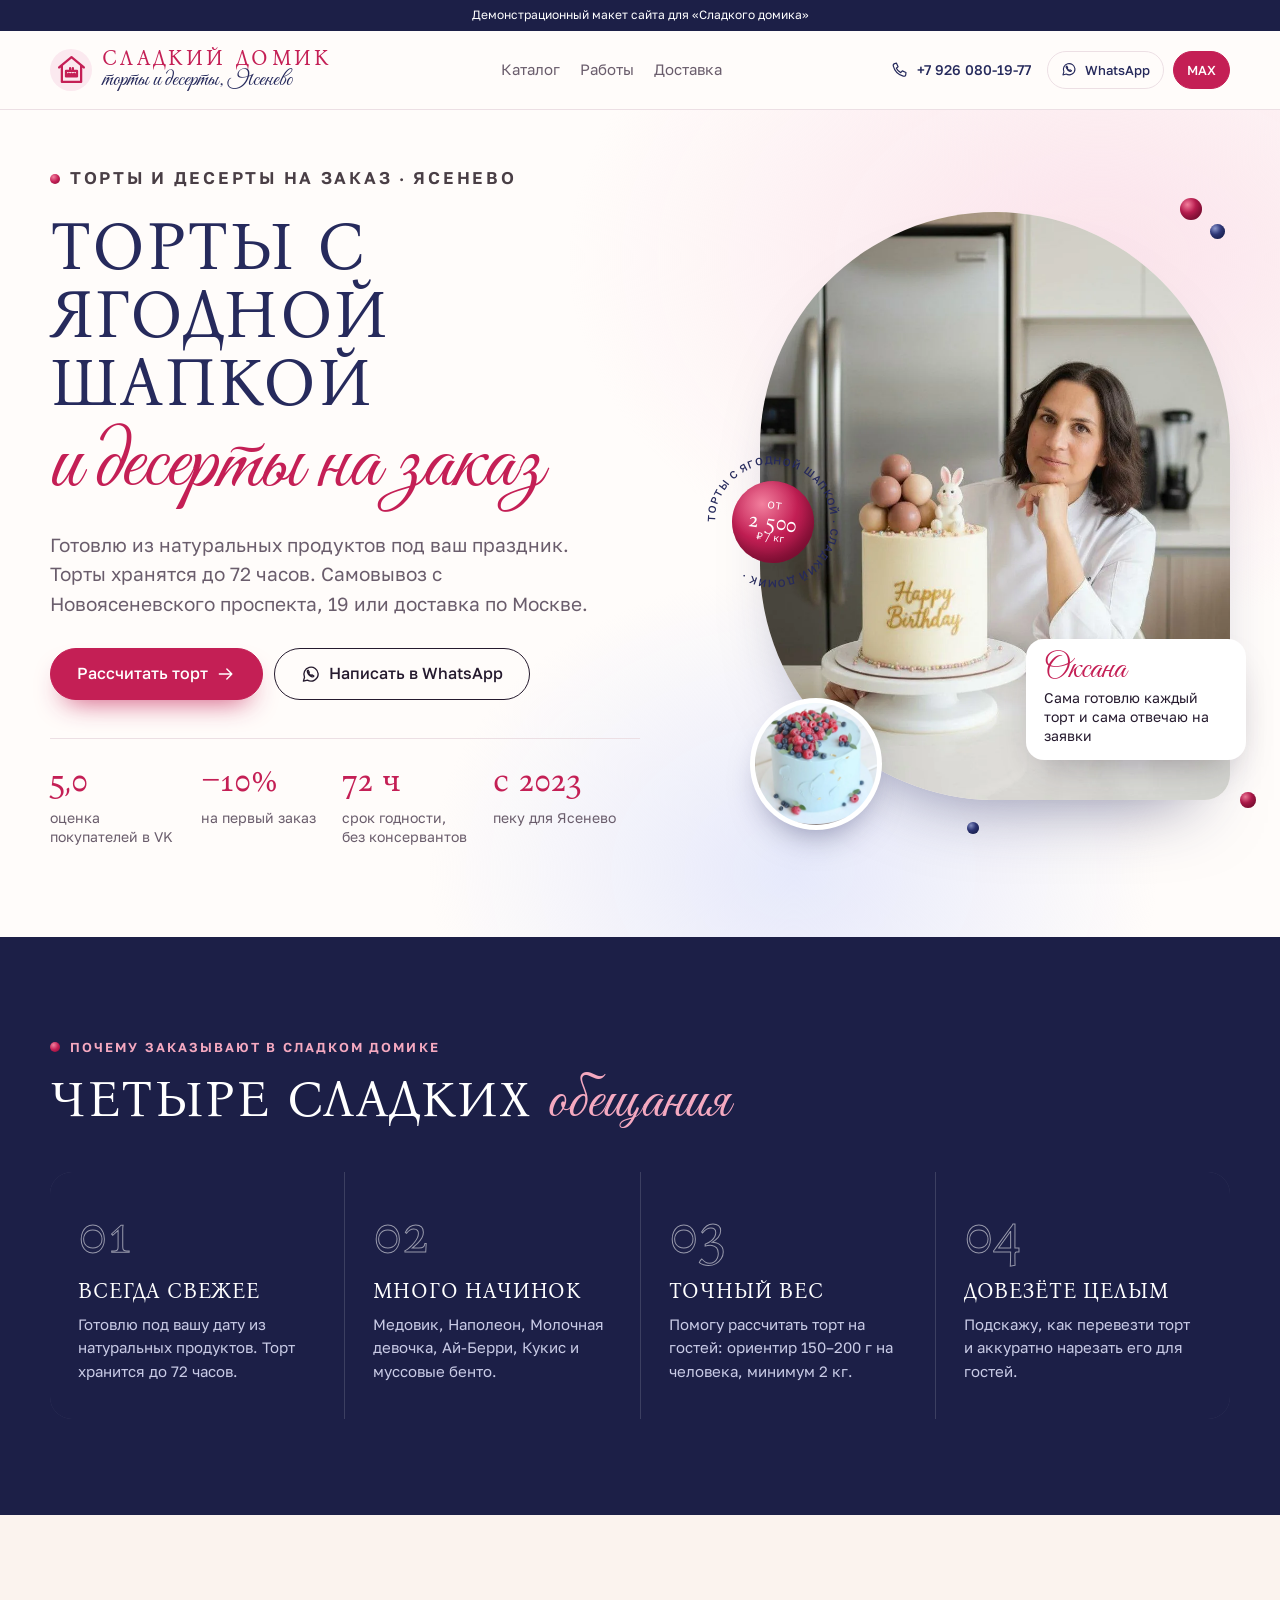
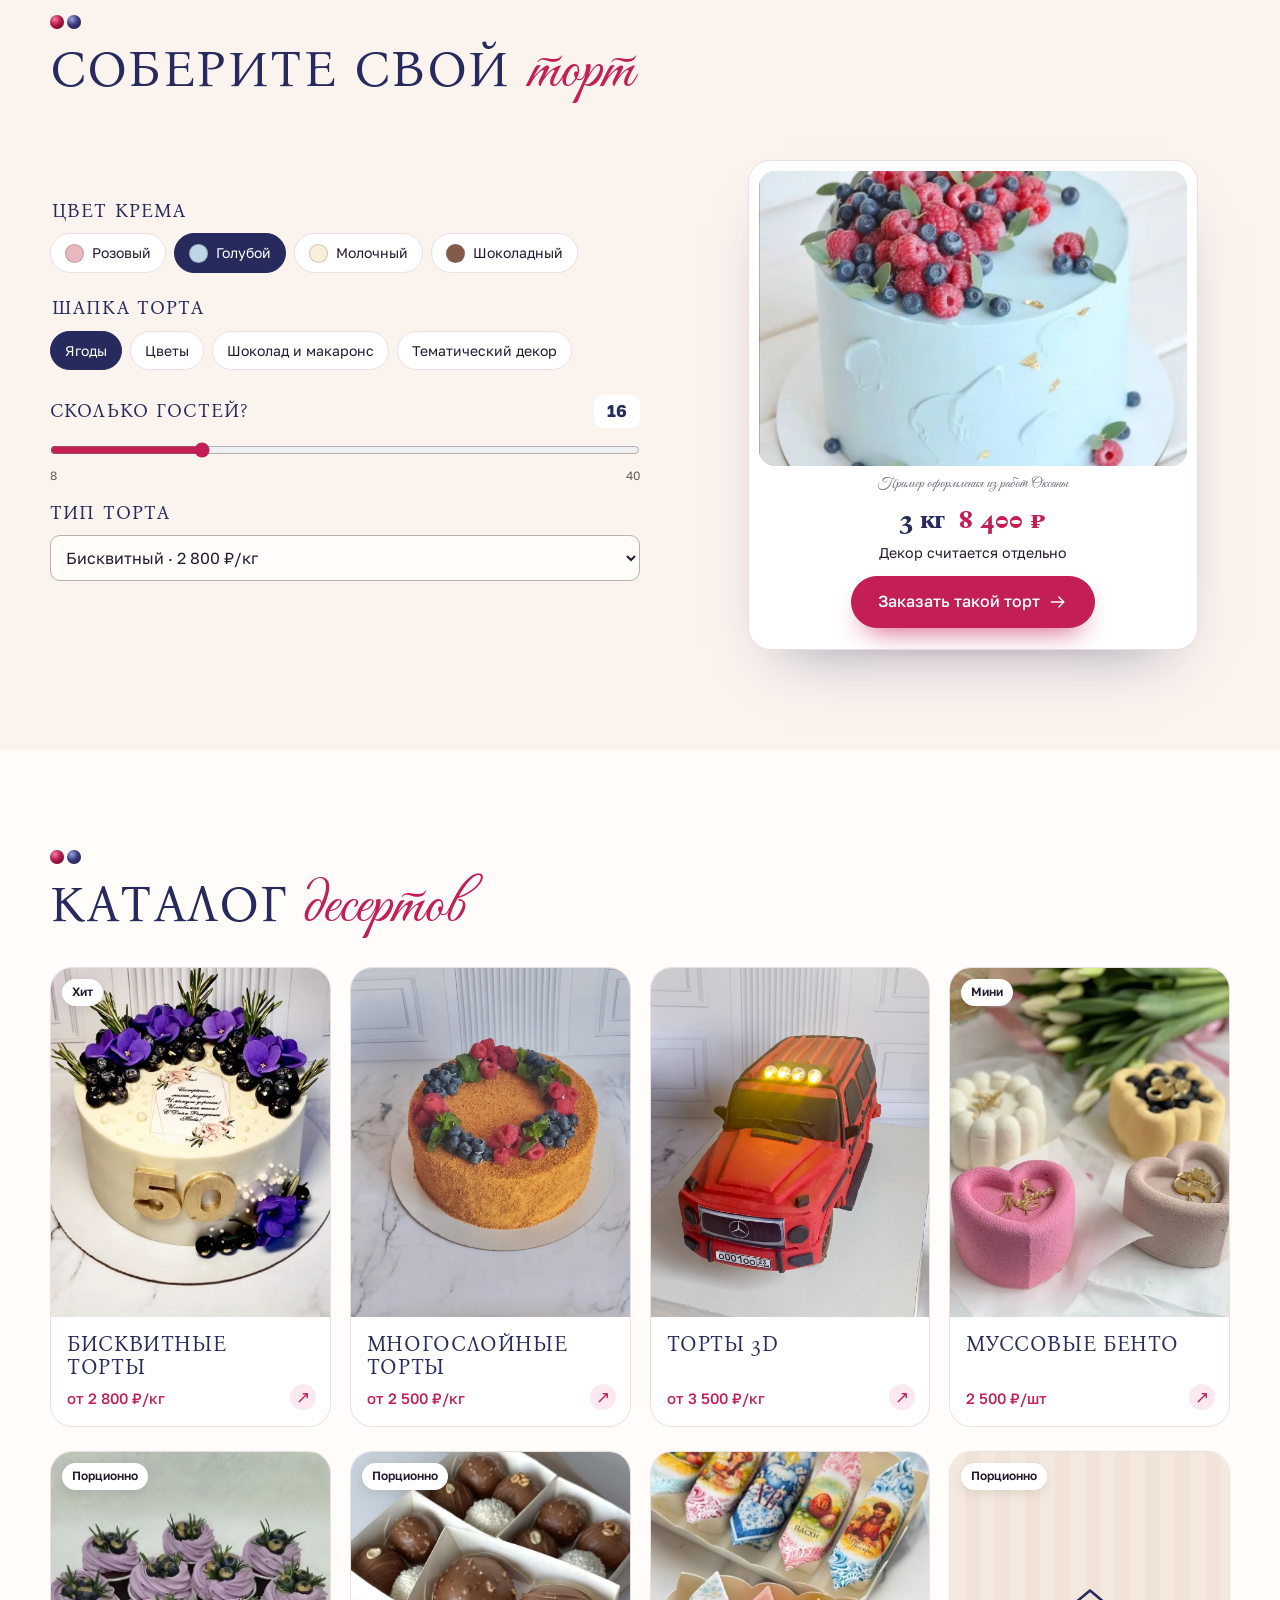
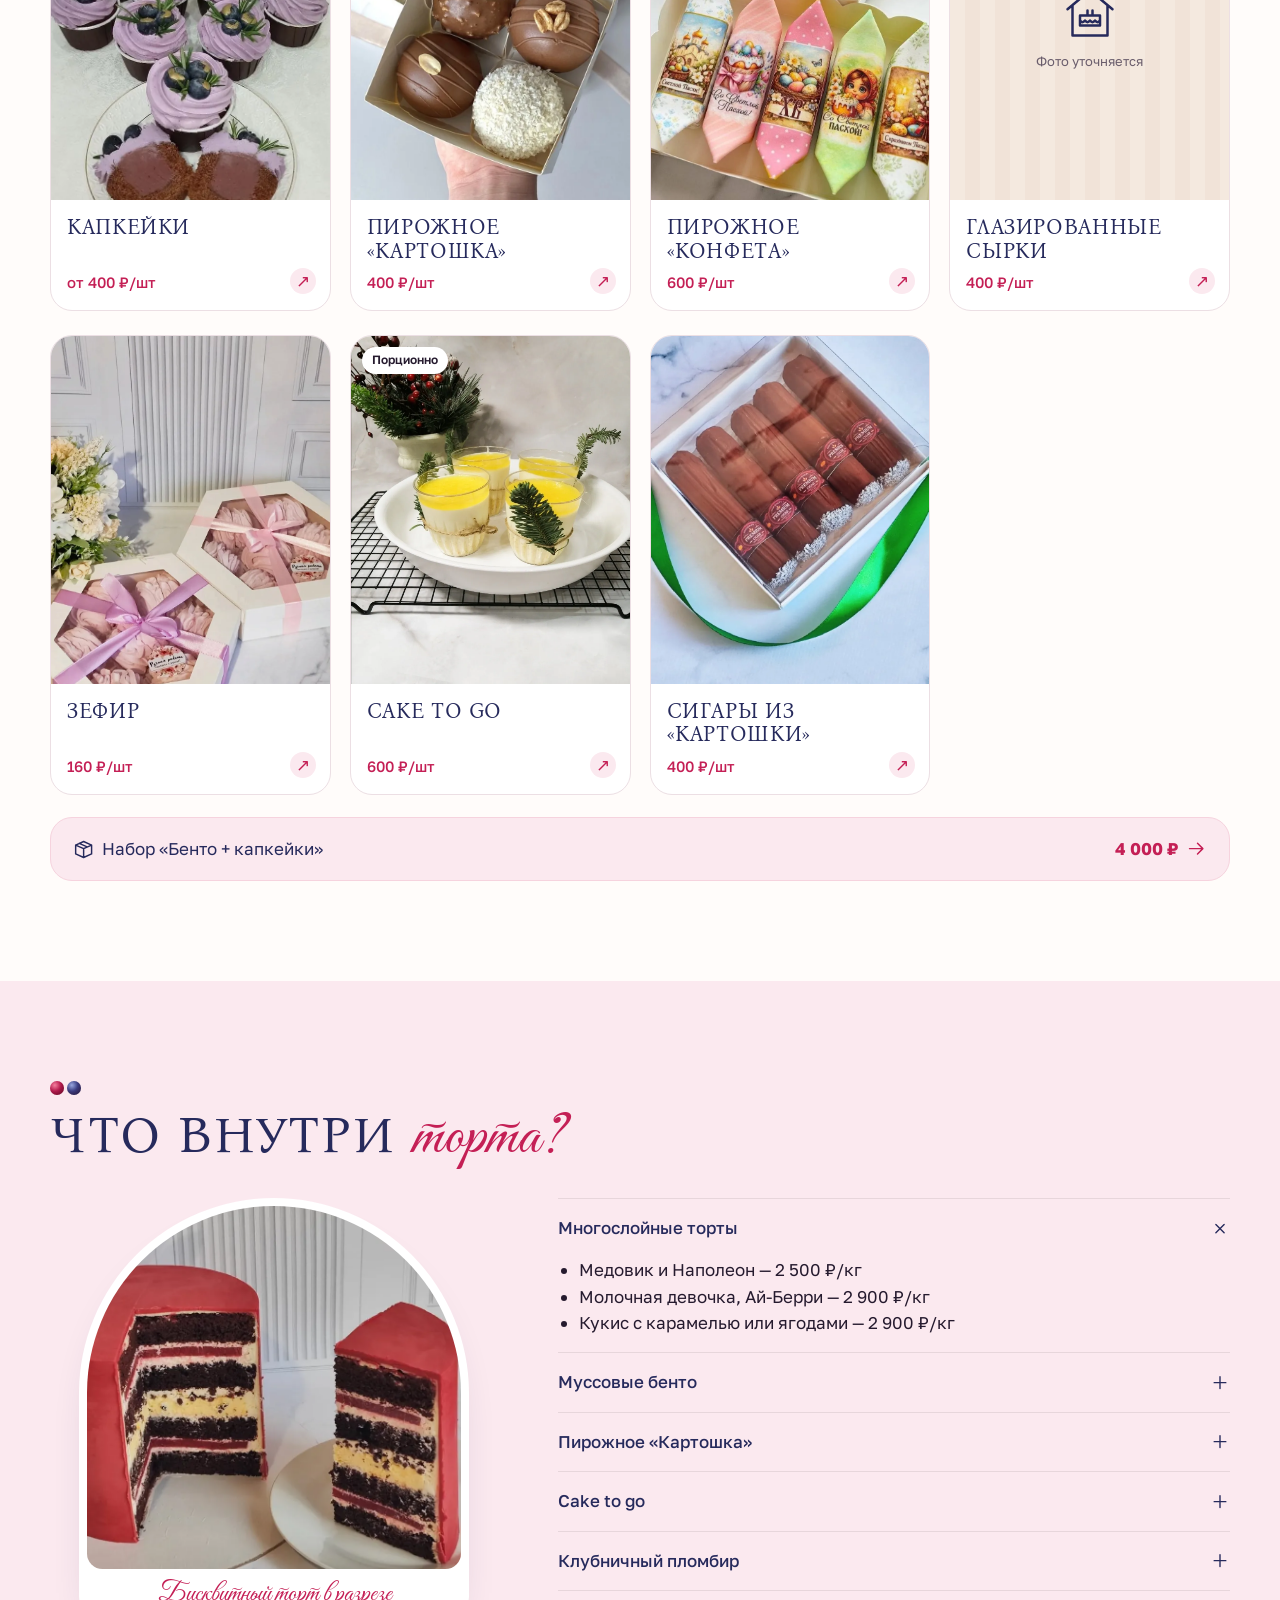
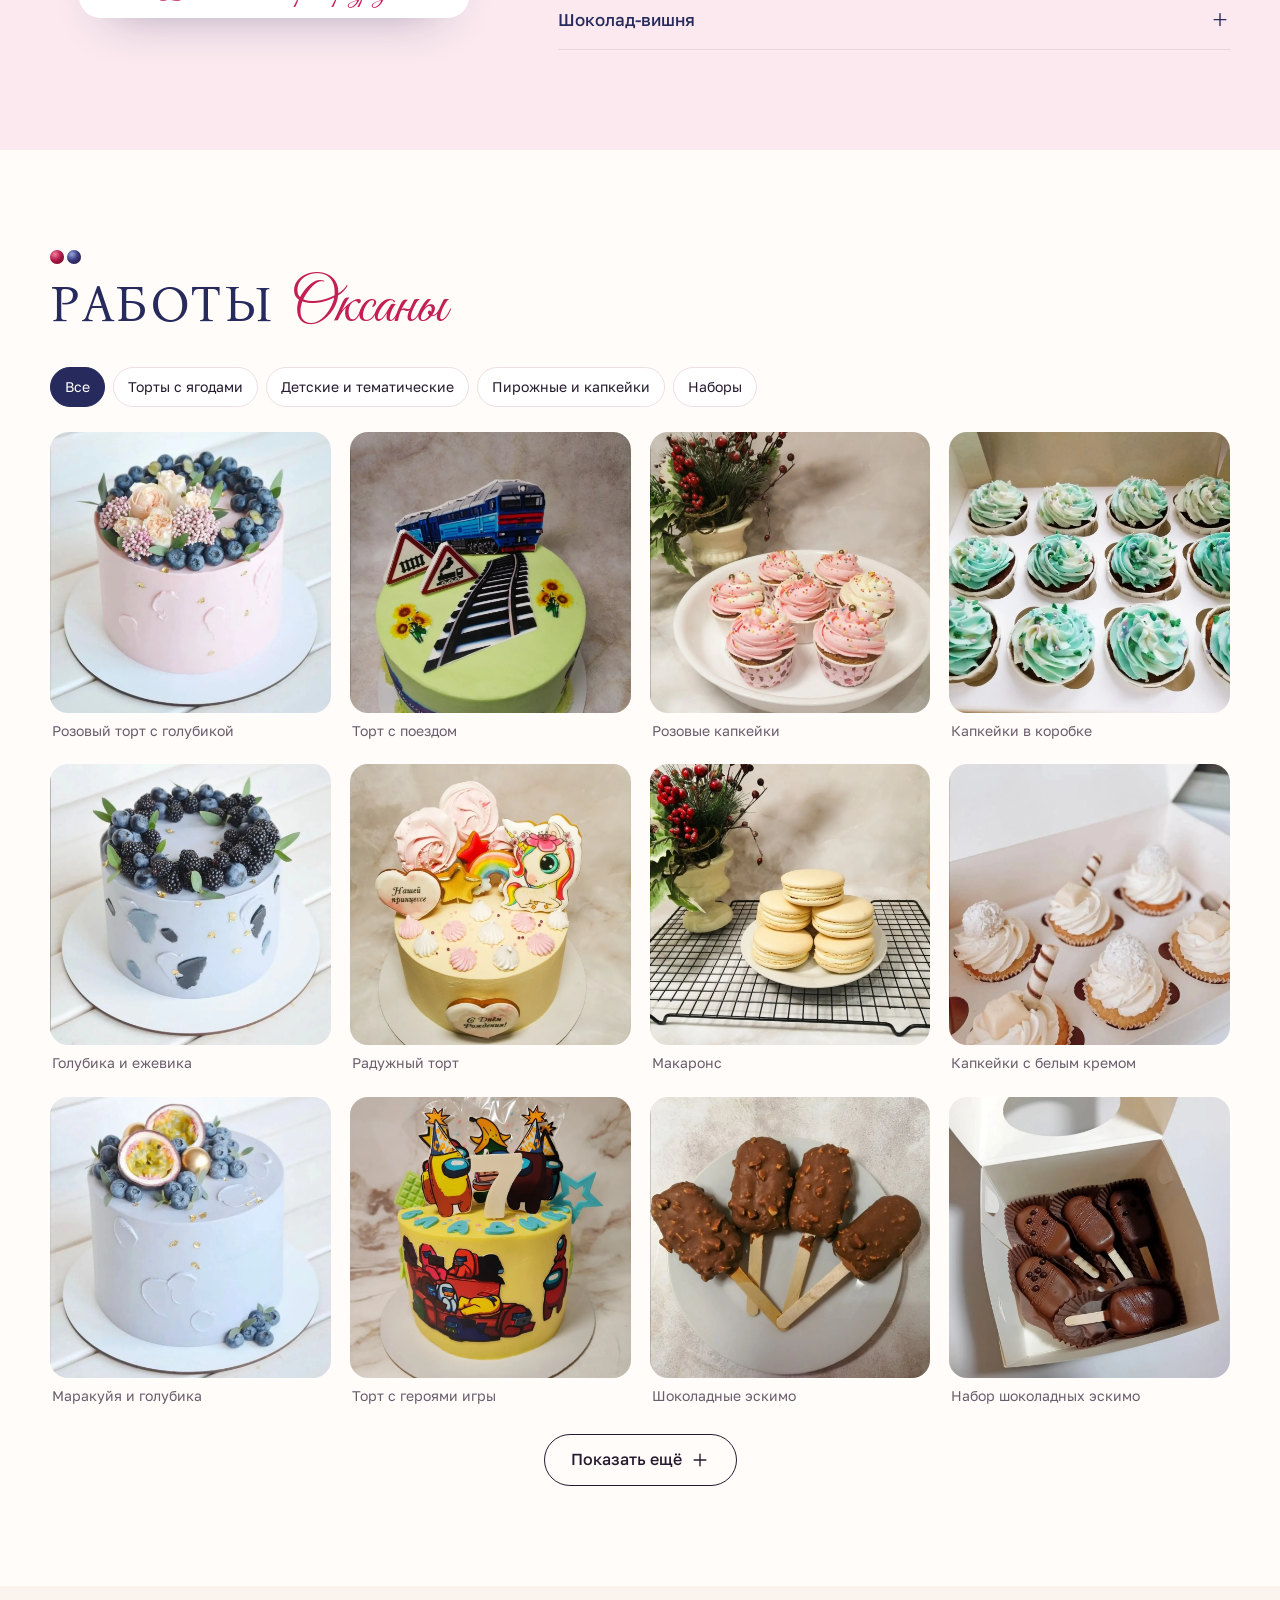
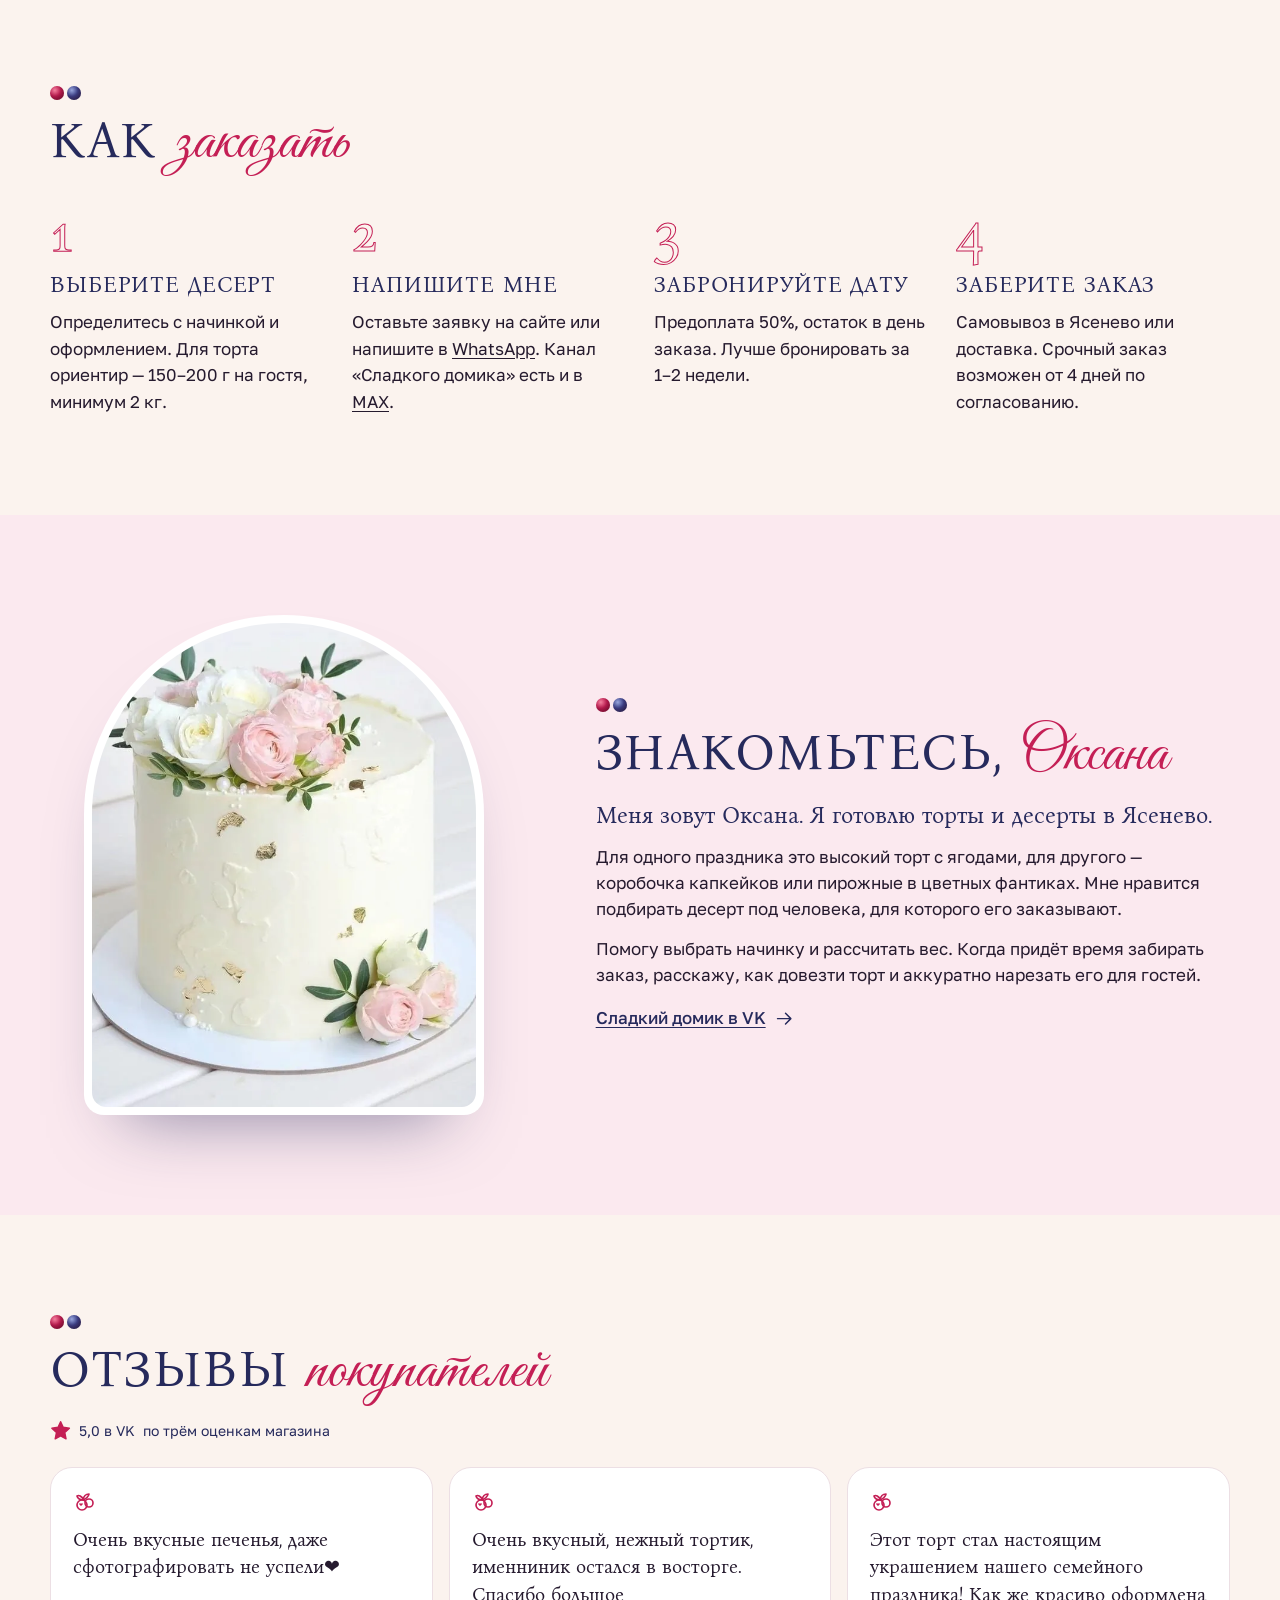
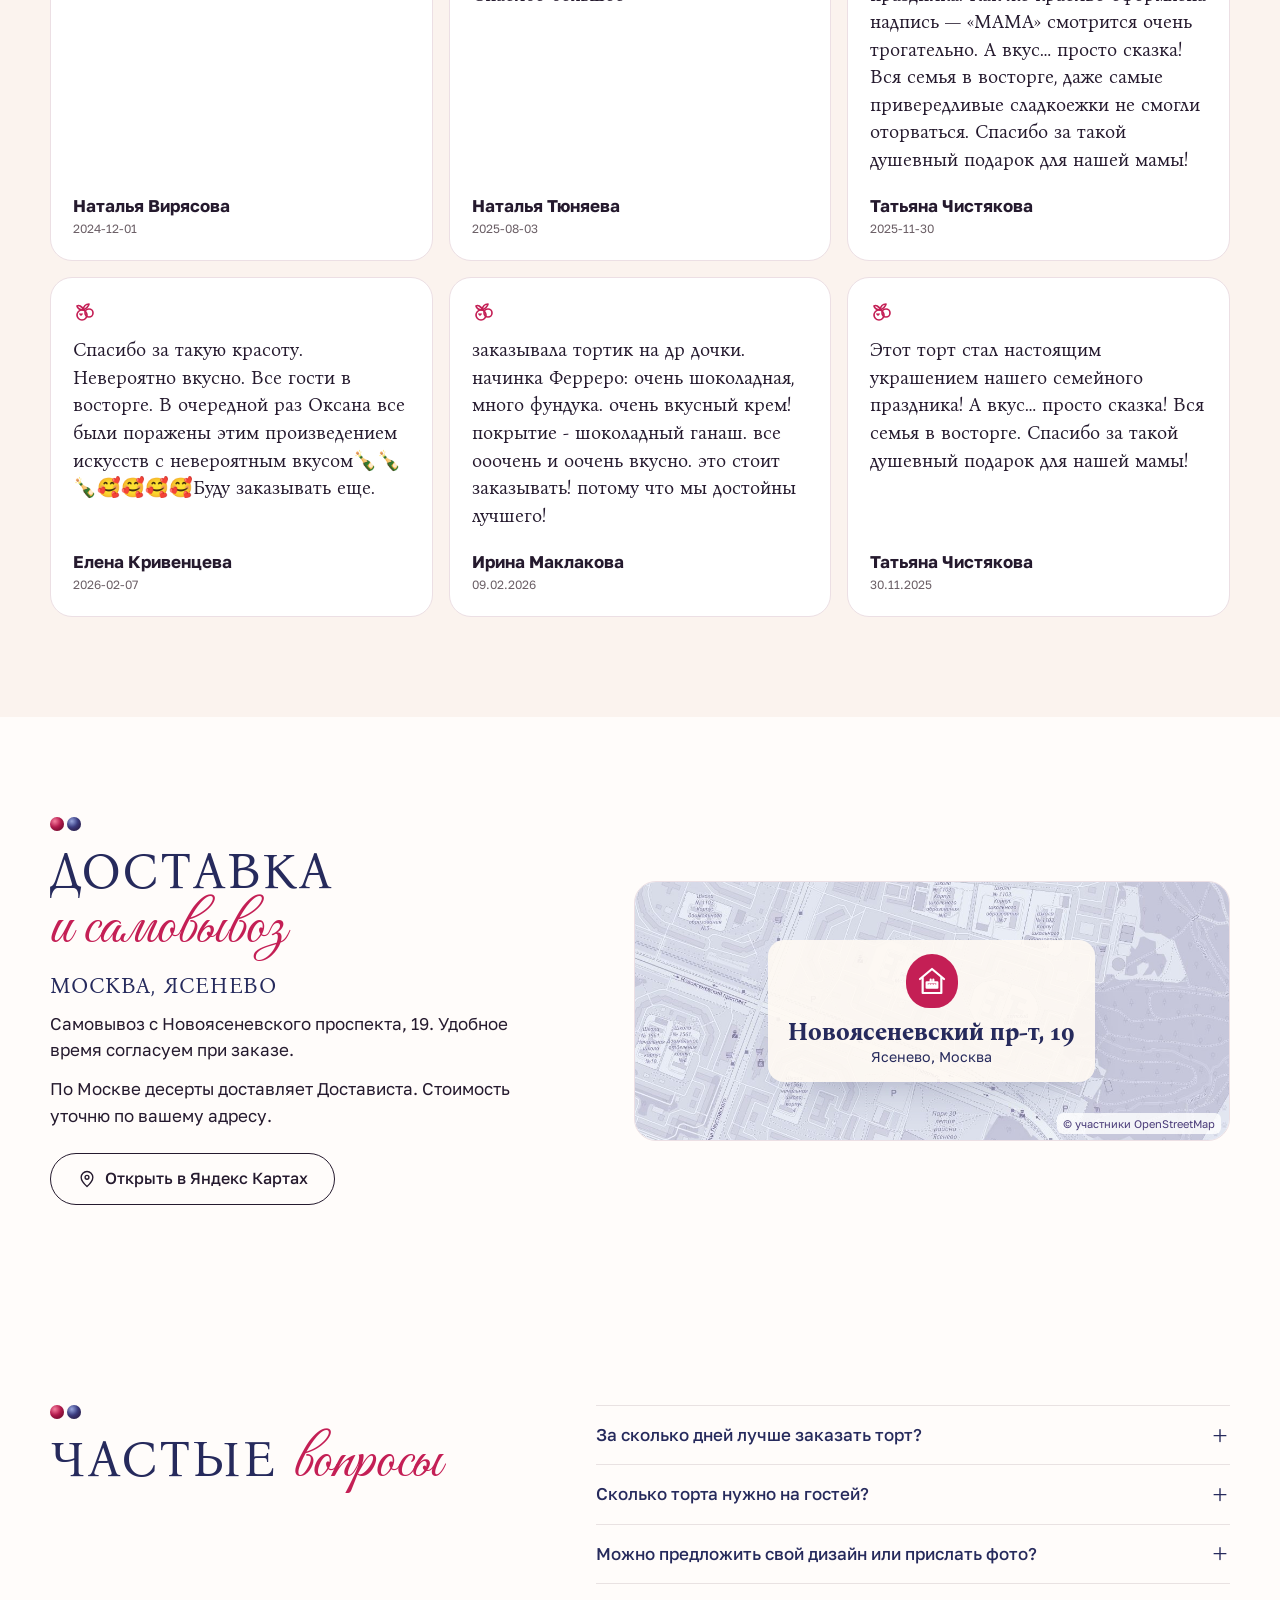
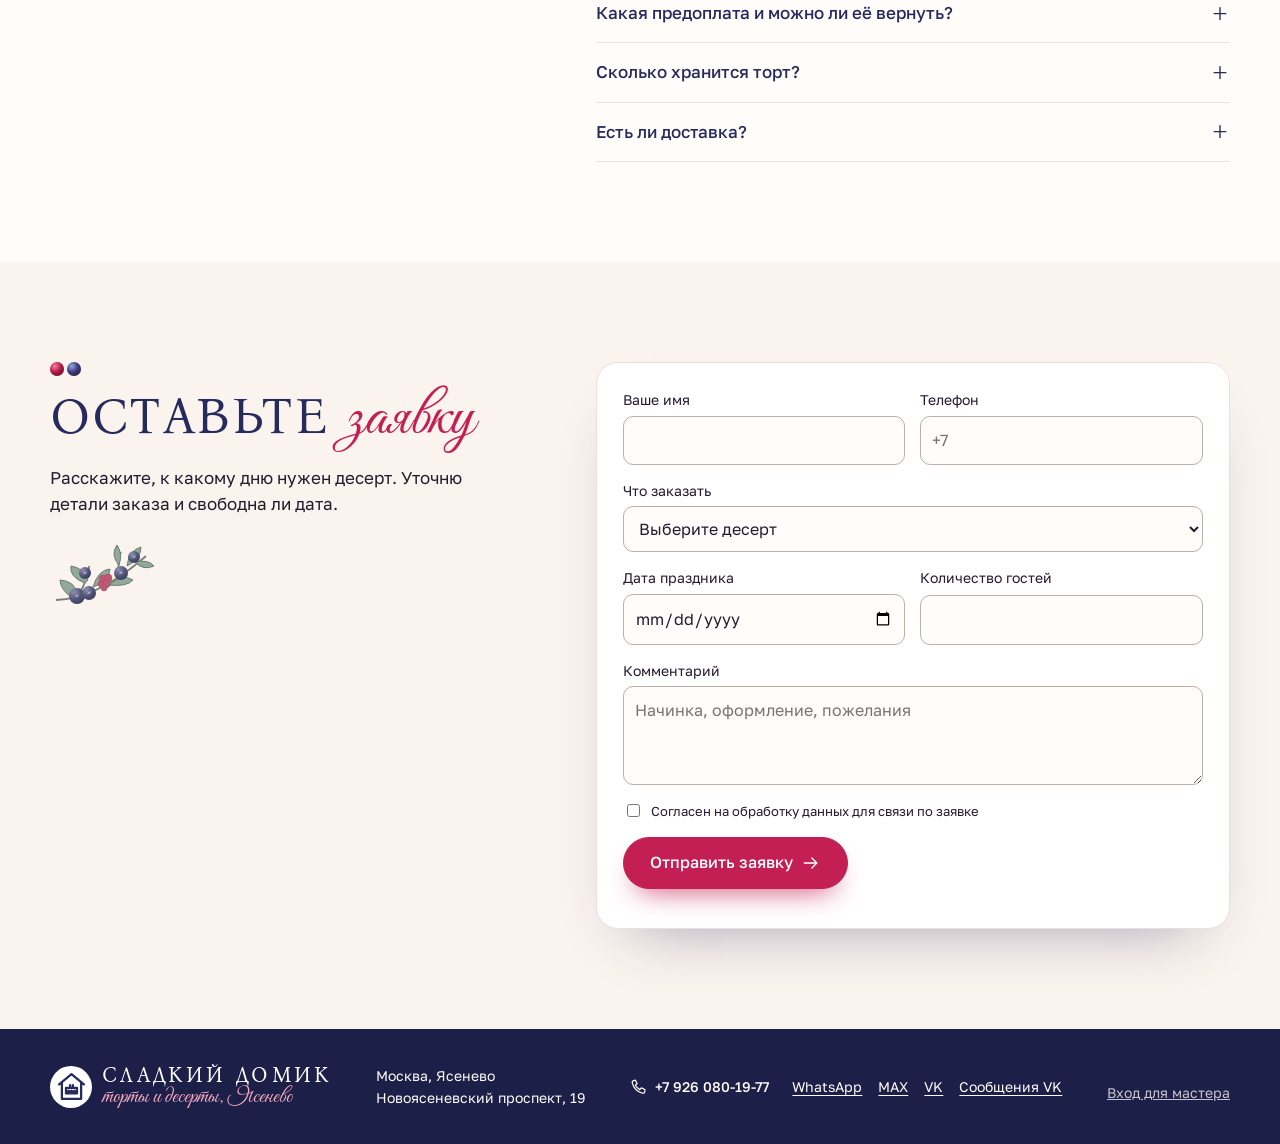
==== index.html @ 2e2e05b8 "Редизайн в элегантном стиле: заголовки с рукописным словом, фото в арке, полоса обещаний Co-Authored" ====
<!doctype html>
<html lang="ru">
<head>
<meta charset="utf-8">
<meta name="viewport" content="width=device-width, initial-scale=1">
<meta name="robots" content="noindex, nofollow">
<meta name="theme-color" content="#CFE0EE">
<title>Сладкий домик | Торты и десерты на заказ в Ясенево</title>
<meta name="description" content="Торты Оксаны с ягодами и кремовыми цветами. Выберите начинку, рассчитайте вес на гостей и оставьте заявку. Москва, Ясенево.">
<link rel="stylesheet" href="style.css?v=4">
<script>document.write('<script src="data.js?t=' + Math.floor(Date.now() / 6e4) + '"><\/script>')</script>
<script src="app.js?v=3" defer>
</script>
<script src="master.js?v=3" defer>
</script>
</head>
<body id="top">
<svg class="defs" aria-hidden="true" xmlns="http://www.w3.org/2000/svg">
<defs>
<radialGradient id="blueberry" cx=".3" cy=".25" r=".8">
<stop stop-color="#8c90af"/>
<stop offset=".58" stop-color="#535579"/>
<stop offset="1" stop-color="#3d4167"/>
</radialGradient>
<symbol id="i-house" viewBox="0 0 24 24">
<path d="M3 10.5 12 3l9 7.5M5 9v12h14V9"/>
<path d="M8 17h8v-4H8zM8 15q1 1.3 2 0 1 1.3 2 0 1 1.3 2 0 1 1.3 2 0m-5-2v-2m2 2v-2"/>
</symbol>
<symbol id="i-phone" viewBox="0 0 24 24">
<path d="m7.5 3 2.2 4.9-2.4 2a14 14 0 0 0 6 6l2.2-2.3 5 2.2-.3 3.2c-.2 1.7-2 2.2-3.4 1.8C10.1 19 5 13.9 3.2 7.1 2.8 5.6 3.3 4 4.9 3.5z"/>
</symbol>
<symbol id="i-wa" viewBox="0 0 24 24">
<path d="M20.6 11.7a8.6 8.6 0 0 1-12.9 7.6l-4.8 1.3 1.3-4.6a8.6 8.6 0 1 1 16.4-4.3Z"/>
<path d="M8.6 7.5q-1.6.5-.7 2.7 1.7 4.2 5.4 5.2 1.5.3 2.2-1l-2.3-1.4-1 .9q-2.2-1.2-3-3.1l.7-.9z"/>
</symbol>
<symbol id="i-pin" viewBox="0 0 24 24">
<path d="M19 10c0 5-7 11-7 11S5 15 5 10a7 7 0 0 1 14 0Z"/>
<circle cx="12" cy="10" r="2.3"/>
</symbol>
<symbol id="i-cake" viewBox="0 0 24 24">
<path d="M3 20h18M5 19v-9h14v9M5 13q1.8 3 3.5 0 1.7 3 3.5 0 1.8 3 3.5 0 1.8 3 3.5 0M9 10V7m6 3V7m-7-3 1-2 1 2m4 0 1-2 1 2"/>
</symbol>
<symbol id="i-layer" viewBox="0 0 24 24">
<path d="m3 10 11-7 7 6-18 2v9l18-2V9M3 15l18-2"/>
<circle cx="14" cy="4" r="2"/>
</symbol>
<symbol id="i-scale" viewBox="0 0 24 24">
<path d="M3 6q9 5 18 0m-9 3v2M6 20l1-8h10l1 8z"/>
<circle cx="12" cy="16" r="2.5"/>
<path d="m12 16 1-1"/>
</symbol>
<symbol id="i-box" viewBox="0 0 24 24">
<path d="m3 8 9-4 9 4v10l-9 4-9-4zM3 8l9 4 9-4m-9 4v10m-5-16 9 4"/>
</symbol>
<symbol id="i-menu" viewBox="0 0 24 24">
<path d="M3 6h18M3 12h18M3 18h18"/>
</symbol>
<symbol id="i-arrow" viewBox="0 0 24 24">
<path d="M4 12h15m-6-6 6 6-6 6"/>
</symbol>
<symbol id="i-close" viewBox="0 0 24 24">
<path d="m5 5 14 14M19 5 5 19"/>
</symbol>
<symbol id="i-berry" viewBox="0 0 24 24">
<path d="M10 10q1-6 6-6-1 4-6 6m1 0q-4-6-7-4 1 4 7 4"/> <circle cx="9" cy="15" r="5"/>
<circle cx="16" cy="13" r="4"/>
<path d="m7 14 1 1 1-1"/>
</symbol>
<symbol id="i-heart" viewBox="0 0 24 24">
<path d="M12 20S2 14 3 8c1-5 7-6 9-1 3-5 9-4 9 1 1 5-9 12-9 12Z"/>
</symbol>
<symbol id="i-plus" viewBox="0 0 24 24">
<path d="M5 12h14m-7-7v14"/>
</symbol>
<symbol id="i-star" viewBox="0 0 24 24">
<path d="m12 2 2.9 6.3 7 .9-5.2 5 1.4 7-6.1-3.4-6.1 3.4 1.4-7-5.2-5 7-.9Z"/>
</symbol>
<symbol id="sprig" viewBox="0 0 108 68">
<path d="M6 62Q47 61 96 18M29 56Q39 39 39 28M50 47Q65 48 79 41M70 34Q66 23 71 14" fill="none" stroke="#797f70" stroke-width="1.8"/>
<g fill="#91a996" stroke="#687e72" stroke-width="1">
<path d="M21 59Q10 51 10 42q15 1 17 14ZM35 45Q19 39 21 28q13 2 17 14ZM43 49q5-17 17-18-1 13-17 18Zm16-2q13-12 24-5-6 7-24 5Zm10-20q-9-10-2-20 6 9 2 20Zm8 1q2-16 14-19 0 12-14 19Zm8-4q13-3 19 4-11 5-19-4Z"/>
</g>
<circle cx="27" cy="58" r="8" fill="url(#blueberry)"/>
<path d="m25 56 2 1 2-1-1 2 1 1-2-.5-2 1 1-2z" fill="#acaac3"/>
<circle cx="39" cy="55" r="7" fill="url(#blueberry)"/>
<path d="m37 53 2 1 2-1-1 2 1 1-2-.5-2 1 1-2z" fill="#acaac3"/>
<circle cx="35" cy="35" r="6" fill="url(#blueberry)"/>
<path d="m33 33 2 1 2-1-1 2 1 1-2-.5-2 1 1-2z" fill="#acaac3"/>
<circle cx="71" cy="35" r="7" fill="url(#blueberry)"/>
<path d="m69 33 2 1 2-1-1 2 1 1-2-.5-2 1 1-2z" fill="#acaac3"/>
<circle cx="84" cy="19" r="6" fill="url(#blueberry)"/>
<path d="m82 17 2 1 2-1-1 2 1 1-2-.5-2 1 1-2z" fill="#acaac3"/>
<g fill="#bf5a72" stroke="#a64a60" stroke-width=".5">
<circle cx="53" cy="41" r="4"/>
<circle cx="58" cy="40" r="4"/>
<circle cx="56" cy="46" r="4"/>
<circle cx="51" cy="46" r="3"/>
<circle cx="54" cy="50" r="3"/>
</g>
</symbol>
</defs>
</svg>
<div class="mockup">Демонстрационный макет сайта для «Сладкого домика»</div>
<header>
<div class="wrap head">
<a href="#top" class="brand">
<span class="brandmark">
<svg class="icon" aria-hidden="true">
<use href="#i-house"/>
</svg>
</span>
<span>Сладкий домик<small>торты и десерты, Ясенево</small>
</span>
</a>
<nav class="desk-nav" aria-label="Навигация">
<a href="#catalog" class="">Каталог</a>
<a href="#works" class="">Работы</a>
<a href="#delivery" class="">Доставка</a>
</nav>
<div class="head-contact">
<a href="tel:+79260801977" aria-label="Позвонить по номеру +7 926 080-19-77" class="phone">
<svg class="icon" aria-hidden="true">
<use href="#i-phone"/>
</svg>
<span>+7 926 080-19-77</span>
</a>
<a href="https://wa.me/79260801977" aria-label="Написать в WhatsApp" class="small-btn chat-wa" target="_blank" rel="noopener noreferrer">
<svg class="icon" aria-hidden="true">
<use href="#i-wa"/>
</svg>
<span>WhatsApp</span>
</a>
<a href="https://max.ru/join/qPjPz2Lf94W5uS9xBawd1B8jcgIG_WG9RNajYIsjJFQ" class="small-btn chat-max" target="_blank" rel="noopener noreferrer">MAX</a>
<button class="burger" type="button" aria-label="Меню" aria-expanded="false" aria-controls="mobile-nav">
<svg class="icon" aria-hidden="true">
<use href="#i-menu"/>
</svg>
</button>
</div>
</div>
<nav id="mobile-nav" hidden aria-label="Меню">
<a href="#builder" class="">Собрать торт</a>
<a href="#catalog" class="">Каталог</a>
<a href="#works" class="">Работы</a>
<a href="#master" class="">О мастере</a>
<a href="#delivery" class="">Доставка</a>
<a href="#order" class="">Оставить заявку</a>
<a href="https://max.ru/join/qPjPz2Lf94W5uS9xBawd1B8jcgIG_WG9RNajYIsjJFQ" class="" target="_blank" rel="noopener noreferrer">Канал в MAX</a>
</nav>
</header>
<main>
<section class="hero">
<div class="wrap hero-grid">
<div class="hero-copy">
<p class="kicker">Торты и десерты на заказ · Ясенево</p>
<h1>Торты с ягодной шапкой <span class="script">и десерты на заказ</span></h1>
<p class="lead">Готовлю из натуральных продуктов под ваш праздник. Торты хранятся до 72 часов. Самовывоз с Новоясеневского проспекта, 19 или доставка по Москве.</p>
<div class="actions">
<a href="#builder" class="btn">Рассчитать торт <svg class="icon" aria-hidden="true">
<use href="#i-arrow"/>
</svg>
</a>
<a href="https://wa.me/79260801977" class="btn light" target="_blank" rel="noopener noreferrer">
<svg class="icon" aria-hidden="true">
<use href="#i-wa"/>
</svg> Написать в WhatsApp</a>
</div>
<ul class="trust">
<li><b>5,0</b><span>оценка покупателей в VK</span></li>
<li><b>−10%</b><span>на первый заказ</span></li>
<li><b>72 ч</b><span>срок годности, без консервантов</span></li>
<li><b>с 2023</b><span>пеку для Ясенево</span></li>
</ul>
</div>
<div class="hero-art">
<div class="arch">
<img src="img/oksana.webp" alt="Оксана, кондитер Сладкого домика, с тортом" fetchpriority="high">
</div>
<div class="hero-note">
<b>Оксана</b>
<span>Сама готовлю каждый торт и сама отвечаю на заявки</span>
</div>
<div class="stamp" aria-hidden="true">
<svg viewBox="0 0 150 150"><defs><path id="stampc" d="M75,75 m-58,0 a58,58 0 1,1 116,0 a58,58 0 1,1 -116,0"/></defs><text><textPath href="#stampc">торты с ягодной шапкой · сладкий домик ·</textPath></text></svg>
</div>
<div class="price-seal">
<small>от</small>
<b>2 500</b>
<span>₽ / кг</span>
</div>
<div class="back-photo">
<img src="img/a457239216.webp" alt="Голубой торт с малиной и голубикой">
</div>
<span class="bry r1" aria-hidden="true"></span><span class="bry b1" aria-hidden="true"></span><span class="bry r2" aria-hidden="true"></span><span class="bry b2" aria-hidden="true"></span>
</div>
</div>
</section>
<section class="accents" aria-labelledby="acc-h">
<div class="wrap">
<p class="kicker">Почему заказывают в Сладком домике</p>
<h2 id="acc-h">Четыре сладких <span class="script">обещания</span></h2>
<div class="acc-grid">
<div class="acc"><em>01</em><h3>Всегда свежее</h3><p>Готовлю под вашу дату из натуральных продуктов. Торт хранится до 72 часов.</p></div>
<div class="acc"><em>02</em><h3>Много начинок</h3><p>Медовик, Наполеон, Молочная девочка, Ай-Берри, Кукис и муссовые бенто.</p></div>
<div class="acc"><em>03</em><h3>Точный вес</h3><p>Помогу рассчитать торт на гостей: ориентир 150–200 г на человека, минимум 2 кг.</p></div>
<div class="acc"><em>04</em><h3>Довезёте целым</h3><p>Подскажу, как перевезти торт и аккуратно нарезать его для гостей.</p></div>
</div>
</div>
</section>
<section id="builder" class="section cream scallop">
<div class="wrap">
<div class="heading">
<span class="roofmark" aria-hidden="true">
</span>
<h2>Соберите свой <span class="script">торт</span></h2>
</div>
<div class="builder">
<div class="builder-options">
<fieldset>
<legend>Цвет крема</legend>
<div class="choices swatches">
<label>
<input type="radio" name="cream" value="0" >
<span>
<span class="dot" style="--dot:#e8b7bf">
</span>Розовый</span>
</label>
<label>
<input type="radio" name="cream" value="1" checked>
<span>
<span class="dot" style="--dot:#bad6e7">
</span>Голубой</span>
</label>
<label>
<input type="radio" name="cream" value="2" >
<span>
<span class="dot" style="--dot:#faf0d9">
</span>Молочный</span>
</label>
<label>
<input type="radio" name="cream" value="3" >
<span>
<span class="dot" style="--dot:#825b4a">
</span>Шоколадный</span>
</label>
</div>
</fieldset>
<fieldset>
<legend>Шапка торта</legend>
<div class="choices">
<label>
<input type="radio" name="topping" value="0" checked>
<span>Ягоды</span>
</label>
<label>
<input type="radio" name="topping" value="1" >
<span>Цветы</span>
</label>
<label>
<input type="radio" name="topping" value="2" >
<span>Шоколад и макаронс</span>
</label>
<label>
<input type="radio" name="topping" value="3" >
<span>Тематический декор</span>
</label>
</div>
</fieldset>
<div class="range-row">
<label for="party">Сколько гостей?</label>
<output id="party-value" for="party">16</output>
</div>
<input id="party" type="range" min="8" max="40" value="16">
<div class="range-ends">
<span>8</span>
<span>40</span>
</div>
<label class="type-label" for="cake-type">Тип торта</label>
<select id="cake-type">
<option value="2800">Бисквитный · 2 800 ₽/кг</option>
<option value="3000">Премиум начинка · 3 000 ₽/кг</option>
<option value="2500">Медовик / Наполеон · 2 500 ₽/кг</option>
<option value="2900">Молочная девочка / Ай-Берри / Кукис · 2 900 ₽/кг</option>
<option value="3500">3D · 3 500 ₽/кг</option>
</select>
</div>
<div class="builder-result">
<div class="mini-eaves">
</div>
<div class="preview">
<img id="preview-base" src="img/a457239216.webp" alt="">
<img id="preview-cake" src="img/a457239216.webp" alt="Пример оформления с ягодами">
</div>
<div class="preview-note">Пример оформления из работ Оксаны</div>
<div class="estimate">
<div aria-live="polite">
<b id="weight">
</b>
<strong id="cost">
</strong>
</div>
<small>Декор считается отдельно</small>
<button type="button" class="btn" id="order-cake">Заказать такой торт <svg class="icon" aria-hidden="true">
<use href="#i-arrow"/>
</svg>
</button>
</div>
</div>
</div>
</div>
</section>
<section id="catalog" class="section">
<div class="wrap">
<div class="garland" aria-hidden="true">
<svg class="sprig" viewBox="0 0 108 68" aria-hidden="true">
<use href="#sprig"/>
</svg>
<svg class="sprig" viewBox="0 0 108 68" aria-hidden="true">
<use href="#sprig"/>
</svg>
</div>
<div class="heading">
<span class="roofmark" aria-hidden="true">
</span>
<h2>Каталог <span class="script">десертов</span></h2>
</div>
<div class="product-grid">
</div>
<button class="bundle" id="bundle">
<span>
<svg class="icon" aria-hidden="true">
<use href="#i-box"/>
</svg> Набор «Бенто + капкейки»</span>
<b>4 000 ₽ <svg class="icon" aria-hidden="true">
<use href="#i-arrow"/>
</svg>
</b>
</button>
</div>
</section>
<section class="section blush scallop" id="fillings">
<div class="wrap">
<div class="heading">
<span class="roofmark" aria-hidden="true">
</span>
<h2>Что внутри <span class="script">торта?</span></h2>
</div>
<div class="filling-layout">
<figure class="slice">
<img src="img/m13353316-3.webp" alt="Разрез торта с тёмными коржами и ягодной прослойкой" loading="lazy">
<figcaption>Бисквитный торт в разрезе</figcaption>
</figure>
<div class="accordion">
<details open>
<summary>Многослойные торты<svg class="icon" aria-hidden="true">
<use href="#i-plus"/>
</svg>
</summary>
<div>
<ul>
<li>Медовик и Наполеон — 2 500 ₽/кг</li>
<li>Молочная девочка, Ай-Берри — 2 900 ₽/кг</li>
<li>Кукис с карамелью или ягодами — 2 900 ₽/кг</li>
</ul>
</div>
</details>
<details>
<summary>Муссовые бенто<svg class="icon" aria-hidden="true">
<use href="#i-plus"/>
</svg>
</summary>
<div>
<ul>
<li>Вишня в шоколаде</li>
<li>Молочный ломтик</li>
<li>Клубничный пломбир</li>
<li>Смородина с ванилью</li>
<li>Карамельный латте</li>
<li>Орео капучино</li>
<li>Рафаэлло</li>
<li>Пина колада</li>
</ul>
</div>
</details>
<details>
<summary>Пирожное «Картошка»<svg class="icon" aria-hidden="true">
<use href="#i-plus"/>
</svg>
</summary>
<div>
<ul>
<li>Сникерс</li>
<li>Шоколадный пломбир</li>
<li>Ферреро</li>
<li>Тирамису</li>
<li>Киндер кантри</li>
<li>Рафаэлло</li>
<li>Мак с лимоном</li>
<li>Вишня</li>
</ul>
</div>
</details>
<details>
<summary>Cake to go<svg class="icon" aria-hidden="true">
<use href="#i-plus"/>
</svg>
</summary>
<div>
<ul>
<li>Какао-десерт</li>
<li>Пряный латте</li>
<li>Дальгона</li>
<li>Клубничный мохито</li>
<li>Манго-маракуйя</li>
<li>Сент-Клемент</li>
</ul>
</div>
</details>
<details>
<summary>Клубничный пломбир<svg class="icon" aria-hidden="true">
<use href="#i-plus"/>
</svg>
</summary>
<div>Ванильные коржи, сливочный чизкейк, клубничный крем и клубничная начинка.</div>
</details>
<details>
<summary>Шоколад-вишня<svg class="icon" aria-hidden="true">
<use href="#i-plus"/>
</svg>
</summary>
<div>Шоколадные коржи, ганаш и вишня.</div>
</details>
</div>
</div>
</div>
</section>
<section class="section" id="works">
<div class="wrap">
<div class="garland" aria-hidden="true">
<svg class="sprig" viewBox="0 0 108 68" aria-hidden="true">
<use href="#sprig"/>
</svg>
<svg class="sprig" viewBox="0 0 108 68" aria-hidden="true">
<use href="#sprig"/>
</svg>
</div>
<div class="heading">
<span class="roofmark" aria-hidden="true">
</span>
<h2>Работы <span class="script">Оксаны</span></h2>
</div>
<div class="filters" aria-label="Категории работ">
<button type="button" aria-pressed="true">Все</button>
<button type="button" aria-pressed="false">Торты с ягодами</button>
<button type="button" aria-pressed="false">Детские и тематические</button>
<button type="button" aria-pressed="false">Пирожные и капкейки</button>
<button type="button" aria-pressed="false">Наборы</button>
</div>
<div class="work-grid" id="gallery">
</div>
<div class="center">
<button class="btn light" id="more">Показать ещё <svg class="icon" aria-hidden="true">
<use href="#i-plus"/>
</svg>
</button>
</div>
</div>
</section>
<section class="section cream scallop">
<div class="wrap">
<div class="heading">
<span class="roofmark" aria-hidden="true">
</span>
<h2>Как <span class="script">заказать</span></h2>
</div>
<ol class="steps">
<li>
<b>1</b>
<h3>Выберите десерт</h3>
<p>Определитесь с начинкой и оформлением. Для торта ориентир — 150–200 г на гостя, минимум 2 кг.</p>
</li>
<li>
<b>2</b>
<h3>Напишите мне</h3>
<p>Оставьте заявку на сайте или напишите в <a href="https://wa.me/79260801977" class="" target="_blank" rel="noopener noreferrer">WhatsApp</a>. Канал «Сладкого домика» есть и в <a href="https://max.ru/join/qPjPz2Lf94W5uS9xBawd1B8jcgIG_WG9RNajYIsjJFQ" class="" target="_blank" rel="noopener noreferrer">MAX</a>.</p>
</li>
<li>
<b>3</b>
<h3>Забронируйте дату</h3>
<p>Предоплата 50%, остаток в день заказа. Лучше бронировать за 1–2 недели.</p>
</li>
<li>
<b>4</b>
<h3>Заберите заказ</h3>
<p>Самовывоз в Ясенево или доставка. Срочный заказ возможен от 4 дней по согласованию.</p>
</li>
</ol>
</div>
</section>
<section id="master" class="section">
<div class="wrap master">
<div class="house-shadow">
<div class="house-frame">
<div class="house-glass">
<img src="img/a457239256.webp" alt="Работа Оксаны — молочный торт с кремовыми цветами" loading="lazy">
</div>
</div>
</div>
<div>
<div class="heading">
<span class="roofmark" aria-hidden="true">
</span>
<h2>Знакомьтесь, <span class="script">Оксана</span></h2>
</div>
<p class="intro">Меня зовут Оксана. Я готовлю торты и десерты в Ясенево.</p>
<p>Для одного праздника это высокий торт с ягодами, для другого — коробочка капкейков или пирожные в цветных фантиках. Мне нравится подбирать десерт под человека, для которого его заказывают.</p>
<p>Помогу выбрать начинку и рассчитать вес. Когда придёт время забирать заказ, расскажу, как довезти торт и аккуратно нарезать его для гостей.</p>
<a href="https://vk.ru/instadesertiko" class="textlink" target="_blank" rel="noopener noreferrer">Сладкий домик в VK <svg class="icon" aria-hidden="true">
<use href="#i-arrow"/>
</svg>
</a>
</div>
</div>
</section>
<section class="section reviews-section scallop">
<div class="wrap">
<div class="heading">
<span class="roofmark" aria-hidden="true">
</span>
<h2>Отзывы <span class="script">покупателей</span></h2>
</div>
<div class="rating">
<svg class="icon" aria-hidden="true">
<use href="#i-star"/>
</svg> 5,0 в VK <span>по трём оценкам магазина</span>
</div>
<div class="rv-grid">
<figure class="review">
<svg class="icon" aria-hidden="true">
<use href="#i-berry"/>
</svg>
<blockquote>Очень вкусные печенья, даже сфотографировать не успели❤</blockquote>
<figcaption>
<b>Наталья Вирясова</b>
<span>2024-12-01</span>
</figcaption>
</figure>
<figure class="review">
<svg class="icon" aria-hidden="true">
<use href="#i-berry"/>
</svg>
<blockquote>Очень вкусный, нежный  тортик, именниник остался в восторге. Спасибо большое</blockquote>
<figcaption>
<b>Наталья Тюняева</b>
<span>2025-08-03</span>
</figcaption>
</figure>
<figure class="review">
<svg class="icon" aria-hidden="true">
<use href="#i-berry"/>
</svg>
<blockquote>Этот торт стал настоящим украшением нашего семейного праздника! Как же красиво оформлена надпись — «МАМА» смотрится очень трогательно. А вкус… просто сказка! Вся семья в восторге, даже самые привередливые сладкоежки не смогли оторваться. Спасибо за такой душевный подарок для нашей мамы!</blockquote>
<figcaption>
<b>Татьяна Чистякова</b>
<span>2025-11-30</span>
</figcaption>
</figure>
<figure class="review">
<svg class="icon" aria-hidden="true">
<use href="#i-berry"/>
</svg>
<blockquote>Спасибо за такую красоту. Невероятно вкусно. Все гости в восторге. В очередной раз Оксана все были поражены этим произведением искусств с невероятным вкусом🍾🍾🍾🥰🥰🥰🥰Буду заказывать еще.</blockquote>
<figcaption>
<b>Елена Кривенцева</b>
<span>2026-02-07</span>
</figcaption>
</figure>
<figure class="review">
<svg class="icon" aria-hidden="true">
<use href="#i-berry"/>
</svg>
<blockquote>заказывала тортик на др дочки. начинка Ферреро: очень шоколадная, много фундука. очень вкусный крем! покрытие - шоколадный ганаш. все ооочень и оочень вкусно. это стоит заказывать! потому что мы достойны лучшего!</blockquote>
<figcaption>
<b>Ирина Маклакова</b>
<span>09.02.2026</span>
</figcaption>
</figure>
<figure class="review">
<svg class="icon" aria-hidden="true">
<use href="#i-berry"/>
</svg>
<blockquote>Этот торт стал настоящим украшением нашего семейного праздника! А вкус… просто сказка! Вся семья в восторге. Спасибо за такой душевный подарок для нашей мамы!</blockquote>
<figcaption>
<b>Татьяна Чистякова</b>
<span>30.11.2025</span>
</figcaption>
</figure>
</div>
</div>
</section>
<section class="section" id="delivery">
<div class="wrap delivery">
<div>
<div class="heading">
<span class="roofmark" aria-hidden="true">
</span>
<h2>Доставка <span class="script">и самовывоз</span></h2>
</div>
<h3>Москва, Ясенево</h3>
<p>Самовывоз с Новоясеневского проспекта, 19. Удобное время согласуем при заказе.</p>
<p>По Москве десерты доставляет Достависта. Стоимость уточню по вашему адресу.</p>
<a href="https://yandex.ru/maps/?text=Москва%2C%20Новоясеневский%20проспект%2C%2019" class="btn light" target="_blank" rel="noopener noreferrer">
<svg class="icon" aria-hidden="true">
<use href="#i-pin"/>
</svg> Открыть в Яндекс Картах</a>
</div>
<div class="map">
<img src="img/map.jpg" loading="lazy" alt="">
<div>
<span>
<svg class="icon" aria-hidden="true">
<use href="#i-house"/>
</svg>
</span>
<b>Новоясеневский пр-т, 19</b>
<small>Ясенево, Москва</small>
</div>
<span class="osm">© участники OpenStreetMap</span>
</div>
</div>
</section>
<section class="section faq">
<div class="wrap faq-layout">
<div class="heading">
<span class="roofmark" aria-hidden="true">
</span>
<h2>Частые <span class="script">вопросы</span></h2>
</div>
<div class="accordion">
<details>
<summary>За сколько дней лучше заказать торт?<svg class="icon" aria-hidden="true">
<use href="#i-plus"/>
</svg>
</summary>
<div>Бронируйте дату за 1–2 недели. Срочный заказ возможен за 4 дня по согласованию, с доплатой.</div>
</details>
<details>
<summary>Сколько торта нужно на гостей?<svg class="icon" aria-hidden="true">
<use href="#i-plus"/>
</svg>
</summary>
<div>Обычно хватает 150–200 г на человека. Минимальный вес заказного торта без декора — около 2 кг.</div>
</details>
<details>
<summary>Можно предложить свой дизайн или прислать фото?<svg class="icon" aria-hidden="true">
<use href="#i-plus"/>
</svg>
</summary>
<div>Пришлите фото и пожелания. Обсудим, как оформить торт и сколько будет стоить декор.</div>
</details>
<details>
<summary>Какая предоплата и можно ли её вернуть?<svg class="icon" aria-hidden="true">
<use href="#i-plus"/>
</svg>
</summary>
<div>Для брони нужна предоплата 50%. Остаток — в день заказа. Предоплату можно вернуть, если предупредить за 4 дня до получения.</div>
</details>
<details>
<summary>Сколько хранится торт?<svg class="icon" aria-hidden="true">
<use href="#i-plus"/>
</svg>
</summary>
<div>Максимальный срок хранения — 72 часа. Условия хранения конкретного десерта подскажу при выдаче.</div>
</details>
<details>
<summary>Есть ли доставка?<svg class="icon" aria-hidden="true">
<use href="#i-plus"/>
</svg>
</summary>
<div>Да, через Достависту по Москве. Стоимость зависит от адреса. Также доступен самовывоз в Ясенево.</div>
</details>
</div>
</div>
</section>
<section class="section cream scallop" id="order">
<div class="wrap order-layout">
<div>
<div class="heading">
<span class="roofmark" aria-hidden="true">
</span>
<h2>Оставьте <span class="script">заявку</span></h2>
</div>
<p>Расскажите, к какому дню нужен десерт. Уточню детали заказа и свободна ли дата.</p>
<svg class="sprig" viewBox="0 0 108 68" aria-hidden="true">
<use href="#sprig"/>
</svg>
</div>
<form class="fl" id="lead">
<div class="form-grid">
<label>Ваше имя<input name="name" required minlength="2" autocomplete="given-name">
</label>
<label>Телефон<input name="phone" type="tel" required autocomplete="tel" placeholder="+7" maxlength="22">
</label>
<label class="wide">Что заказать<select name="product" required>
<option value="">Выберите десерт</option>
<option>Бисквитные торты</option>
<option>Многослойные торты</option>
<option>Торты 3D</option>
<option>Муссовые бенто</option>
<option>Капкейки</option>
<option>Пирожное «Картошка»</option>
<option>Пирожное «Конфета»</option>
<option>Глазированные сырки</option>
<option>Зефир</option>
<option>Cake to go</option>
<option>Сигары из «Картошки»</option>
<option>Бенто + капкейки</option>
</select>
</label>
<label>Дата праздника<input type="date" name="date" required>
</label>
<label>Количество гостей<input type="number" name="guests" min="1" step="1" inputmode="numeric">
</label>
<label class="wide">Комментарий<textarea name="comment" rows="3" placeholder="Начинка, оформление, пожелания">
</textarea>
</label>
</div>
<input name="website" class="trap" tabindex="-1" autocomplete="off" aria-hidden="true" aria-label="Оставьте поле пустым">
<input type="hidden" name="cream">
<input type="hidden" name="topping">
<input type="hidden" name="kind">
<input type="hidden" name="weight">
<input type="hidden" name="cost">
<div id="chosen" hidden>
</div>
<label class="consent">
<input type="checkbox" name="consent" required>Согласен на обработку данных для связи по заявке</label>
<button class="btn" id="submit" type="submit">Отправить заявку <svg class="icon" aria-hidden="true">
<use href="#i-arrow"/>
</svg>
</button>
<p role="alert" id="err">
</p>
<div id="sent" role="status" hidden>Спасибо, заявка принята!</div>
<div id="fallback" role="alert" hidden>Не удалось отправить заявку. <a href="https://vk.ru/im?sel=-223763661" class="" target="_blank" rel="noopener noreferrer">Напишите в VK</a>, <a href="https://wa.me/79260801977" class="" target="_blank" rel="noopener noreferrer">в WhatsApp</a> или <a href="tel:+79260801977" class="">позвоните</a>.</div>
</form>
</div>
</section>
</main>
<footer>
<div class="wrap foot">
<a href="#top" class="brand">
<span class="brandmark">
<svg class="icon" aria-hidden="true">
<use href="#i-house"/>
</svg>
</span>
<span>Сладкий домик<small>торты и десерты, Ясенево</small>
</span>
</a>
<div>Москва, Ясенево<br>Новоясеневский проспект, 19</div>
<div class="foot-links">
<a href="tel:+79260801977" aria-label="Позвонить по номеру +7 926 080-19-77" class="phone">
<svg class="icon" aria-hidden="true">
<use href="#i-phone"/>
</svg>
<span>+7 926 080-19-77</span>
</a>
<a href="https://wa.me/79260801977" class="" target="_blank" rel="noopener noreferrer">WhatsApp</a>
<a href="https://max.ru/join/qPjPz2Lf94W5uS9xBawd1B8jcgIG_WG9RNajYIsjJFQ" class="" target="_blank" rel="noopener noreferrer">MAX</a>
<a href="https://vk.ru/instadesertiko" class="" target="_blank" rel="noopener noreferrer">VK</a>
<a href="https://vk.ru/im?sel=-223763661" class="" target="_blank" rel="noopener noreferrer">Сообщения VK</a>
</div>
</div>
</footer>
<dialog id="product-dialog" aria-labelledby="dialog-title">
<button class="dialog-close" aria-label="Закрыть">
<svg class="icon" aria-hidden="true">
<use href="#i-close"/>
</svg>
</button>
<div class="dialog-layout">
<div class="dialog-media" id="dialog-media">
</div>
<div class="dialog-copy">
<h2 id="dialog-title">
</h2>
<strong id="dialog-price">
</strong>
<p id="dialog-description">
</p>
<ul id="dialog-flavors">
</ul>
<button class="btn" id="dialog-order">Оставить заявку <svg class="icon" aria-hidden="true">
<use href="#i-arrow"/>
</svg>
</button>
</div>
</div>
</dialog>
</body>
</html>
---- style.css ----
@font-face { font-family: 'Golos Text'; font-style: normal; font-weight: 400 700; font-display: swap; src: url('fonts/golos-text-latin.woff2') format('woff2'); unicode-range: U+0000-00FF, U+0131, U+0152-0153, U+02BB-02BC, U+02C6, U+02DA, U+02DC, U+0304, U+0308, U+0329, U+2000-206F, U+20AC, U+2122, U+2191, U+2193, U+2212, U+2215, U+FEFF, U+FFFD; }
@font-face { font-family: 'Golos Text'; font-style: normal; font-weight: 400 700; font-display: swap; src: url('fonts/golos-text-latin-ext.woff2') format('woff2'); unicode-range: U+0100-02BA, U+02BD-02C5, U+02C7-02CC, U+02CE-02D7, U+02DD-02FF, U+0304, U+0308, U+0329, U+1D00-1DBF, U+1E00-1E9F, U+1EF2-1EFF, U+2020, U+20A0-20AB, U+20AD-20C4, U+2113, U+2C60-2C7F, U+A720-A7FF, U+20BD; }
@font-face { font-family: 'Golos Text'; font-style: normal; font-weight: 400 700; font-display: swap; src: url('fonts/golos-text-cyrillic.woff2') format('woff2'); unicode-range: U+0301, U+0400-045F, U+0490-0491, U+04B0-04B1, U+2116; }
@font-face { font-family: 'Bona Nova'; font-style: normal; font-weight: 700; font-display: swap; src: url('fonts/bona-nova-latin.woff2') format('woff2'); unicode-range: U+0000-00FF, U+0131, U+0152-0153, U+02BB-02BC, U+02C6, U+02DA, U+02DC, U+0304, U+0308, U+0329, U+2000-206F, U+20AC, U+2122, U+2191, U+2193, U+2212, U+2215, U+FEFF, U+FFFD; }
@font-face { font-family: 'Bona Nova'; font-style: normal; font-weight: 700; font-display: swap; src: url('fonts/bona-nova-latin-ext.woff2') format('woff2'); unicode-range: U+0100-02BA, U+02BD-02C5, U+02C7-02CC, U+02CE-02D7, U+02DD-02FF, U+0304, U+0308, U+0329, U+1D00-1DBF, U+1E00-1E9F, U+1EF2-1EFF, U+2020, U+20A0-20AB, U+20AD-20C4, U+2113, U+2C60-2C7F, U+A720-A7FF, U+20BD; }
@font-face { font-family: 'Bona Nova'; font-style: normal; font-weight: 700; font-display: swap; src: url('fonts/bona-nova-cyrillic.woff2') format('woff2'); unicode-range: U+0301, U+0400-045F, U+0490-0491, U+04B0-04B1, U+2116; }
@font-face { font-family: 'Bona Nova'; font-style: italic; font-weight: 400; font-display: swap; src: url('fonts/bona-nova-italic-latin.woff2') format('woff2'); unicode-range: U+0000-00FF, U+0131, U+0152-0153, U+02BB-02BC, U+02C6, U+02DA, U+02DC, U+0304, U+0308, U+0329, U+2000-206F, U+20AC, U+2122, U+2191, U+2193, U+2212, U+2215, U+FEFF, U+FFFD; }
@font-face { font-family: 'Bona Nova'; font-style: italic; font-weight: 400; font-display: swap; src: url('fonts/bona-nova-italic-latin-ext.woff2') format('woff2'); unicode-range: U+0100-02BA, U+02BD-02C5, U+02C7-02CC, U+02CE-02D7, U+02DD-02FF, U+0304, U+0308, U+0329, U+1D00-1DBF, U+1E00-1E9F, U+1EF2-1EFF, U+2020, U+20A0-20AB, U+20AD-20C4, U+2113, U+2C60-2C7F, U+A720-A7FF, U+20BD; }
@font-face { font-family: 'Bona Nova'; font-style: italic; font-weight: 400; font-display: swap; src: url('fonts/bona-nova-italic-cyrillic.woff2') format('woff2'); unicode-range: U+0301, U+0400-045F, U+0490-0491, U+04B0-04B1, U+2116; }
@font-face { font-family: 'Pangolin'; font-style: normal; font-weight: 400; font-display: swap; src: url('fonts/pangolin-latin.woff2') format('woff2'); unicode-range: U+0000-00FF, U+0131, U+0152-0153, U+02BB-02BC, U+02C6, U+02DA, U+02DC, U+0304, U+0308, U+0329, U+2000-206F, U+20AC, U+2122, U+2191, U+2193, U+2212, U+2215, U+FEFF, U+FFFD; }
@font-face { font-family: 'Pangolin'; font-style: normal; font-weight: 400; font-display: swap; src: url('fonts/pangolin-latin-ext.woff2') format('woff2'); unicode-range: U+0100-02BA, U+02BD-02C5, U+02C7-02CC, U+02CE-02D7, U+02DD-02FF, U+0304, U+0308, U+0329, U+1D00-1DBF, U+1E00-1E9F, U+1EF2-1EFF, U+2020, U+20A0-20AB, U+20AD-20C4, U+2113, U+2C60-2C7F, U+A720-A7FF, U+20BD; }
@font-face { font-family: 'Pangolin'; font-style: normal; font-weight: 400; font-display: swap; src: url('fonts/pangolin-cyrillic.woff2') format('woff2'); unicode-range: U+0301, U+0400-045F, U+0490-0491, U+04B0-04B1, U+2116; }

:root {
  --milk: #fffbf6;
  --cream: #f6ede3;
  --sky: #cfe0ee;
  --rose: #f2c9cf;
  --berry: #4a3b78;
  --raspberry: #c2385a;
  --cocoa: #3b2a25;
  --line: #dfd4ca;
  --shadow: 0 10px 30px rgba(59,42,37,.10);
  --display: 'Bona Nova', Georgia, serif;
  --script: 'Pangolin', cursive;
  --roof: polygon(0 23%, 49% 0.5%, 51% 0.5%, 100% 23%, 100% 100%, 0 100%);
}
*, *::before, *::after { box-sizing: border-box; }
html { scroll-behavior: smooth; scroll-padding-top: 96px; }
body { margin: 0; color: var(--cocoa); background: var(--milk); font: 400 16px/1.55 'Golos Text', sans-serif; }
h1, h2, h3, p, figure, blockquote, ul, ol { margin: 0; }
h1, h2, h3, legend, .type-label, .range-row label { color: var(--berry); font-family: var(--display); line-height: 1.08; font-weight: 700; }
h1 { font-size: clamp(46px,4.65vw,72px); letter-spacing: -.047em; text-wrap: balance; }
h2 { font-size: clamp(38px,4.1vw,59px); letter-spacing: -.045em; text-wrap: balance; }
h3 { font-size: 25px; letter-spacing: -.025em; }
img { display: block; width: 100%; object-fit: cover; }
svg { display: inline-block; vertical-align: middle; }
.defs { position: absolute; width: 0; height: 0; overflow: hidden; }
.icon { width: 1.25em; height: 1.25em; flex: none; fill: none; stroke: currentColor; stroke-width: 1.65; stroke-linecap: round; stroke-linejoin: round; }
a { color: inherit; text-underline-offset: .18em; }
button, input, select, textarea { font: inherit; color: inherit; }
button, a { -webkit-tap-highlight-color: transparent; }
button { cursor: pointer; }
button, fieldset { border: 0; padding: 0; margin: 0; }
button { background: transparent; }
[hidden] { display: none !important; }
:focus-visible { outline: 3px solid var(--raspberry); outline-offset: 4px; }
.wrap { width: min(1180px,calc(100% - 88px)); margin-inline: auto; }
.section { padding: 84px 0; position: relative; }
.cream { background-color: var(--cream); }
.blush { background-color: #f9e6e6; }
.scallop::before { content: ''; position: absolute; top: -1px; left: 0; right: 0; height: 12px; background: radial-gradient(ellipse at 50% 0, var(--milk) 65%, transparent 70%) 0 0 / 25px 12px repeat-x; pointer-events: none; }
.heading { margin-bottom: 34px; }
.roofmark { display: block; width: 51px; height: 12px; position: relative; margin-bottom: 12px; }
.roofmark::before,.roofmark::after { content:''; position:absolute; width:28px; height:2px; border-radius:3px; background:var(--raspberry); top:5px; transform: rotate(-20deg); }
.roofmark::after { left:25px; transform:rotate(20deg); }
.garland { display: flex; justify-content: center; align-items: center; margin: -47px auto 18px; width: 130px; height: 50px; }
.garland .sprig { width: 65px; transform: rotate(12deg); }
.garland .sprig + .sprig { transform: scaleX(-1) rotate(12deg); }
.garland.seen { animation: sway 900ms ease-out; }
@keyframes sway { 35% { transform: rotate(-4deg); } 70% { transform: rotate(2deg); } }
.mockup { text-align: center; background: #ede8f1; color: #584d6d; font-size: 11px; padding: 4px 12px; }
header { position: sticky; z-index: 8; top: 0; background: var(--milk); box-shadow: 0 1px 0 #d8d0d9; }
.head { display: flex; align-items: center; gap: 36px; min-height: 78px; }
.brand { display: inline-flex; align-items: center; gap: 10px; text-decoration: none; color: var(--berry); font: 700 28px/1 var(--display); letter-spacing: -.045em; white-space: nowrap; }
.brand small { display: block; font: 400 11px/1.3 'Golos Text', sans-serif; letter-spacing: .035em; padding-top: 5px; }
.brandmark { display: grid; place-items: center; width: 44px; height: 46px; background: #f6e4e2; border-radius: 50% 50% 35% 35%; }
.brandmark .icon { width: 33px; height: 33px; }
.desk-nav, .head-contact, .foot-links { display:flex; align-items:center; gap:20px; }
.desk-nav { margin: 0 auto; font-size: 14px; }
.desk-nav a, .phone, .small-btn { text-decoration: none; }
.desk-nav a:hover,.phone:hover,.textlink:hover { color: var(--raspberry); }
.head-contact { gap: 9px; color: var(--berry); }
.phone, .small-btn, .btn, .textlink, .bundle span, .bundle b { display: inline-flex; align-items: center; justify-content: center; gap: 8px; }
.phone { font-size: 14px; font-weight: 500; margin-right: 7px; }
.small-btn,.burger { border: 1px solid #c5bdd2; font-size: 13px; font-weight: 500; border-radius: 24px; padding: 8px 13px; }
.chat-max { color: white; border-color: var(--berry); background: var(--berry); }
.burger { display:none; }
#mobile-nav { position:absolute; top:100%; width:100%; background:var(--milk); box-shadow:var(--shadow); padding:10px 5% 18px; }
#mobile-nav a { padding:10px 4px; display:block; text-decoration:none; }
.hero { position: relative; isolation: isolate; padding: 54px 0 64px; background-color:var(--sky); background-image: radial-gradient(ellipse at 30% 42%, #f6f7f0b5, transparent 60%), radial-gradient(circle at 1px 1px, #7687a32b 1px,transparent 1.4px), linear-gradient(120deg,#d9e7ef,#c3d8eb); background-size: auto,18px 18px,auto; }
.hero::after { content:''; position:absolute; bottom:-1px; left:0; right:0; height:14px; background:radial-gradient(ellipse at 50% 100%, var(--milk) 66%, transparent 70%) 0 0/29px 14px repeat-x; }
.hero-grid { min-height: clamp(510px,64vh,680px); display:grid; align-items:center; grid-template-columns:1.08fr 1fr; gap:44px; }
.local { display:inline-flex; align-items:center; gap:6px; margin-bottom:18px; color:var(--berry); font-size:14px; }
.hero-copy p { max-width:540px; margin:21px 0 24px; color:#493e45; font-size:17px; }
.actions { display:flex; gap:11px; flex-wrap:wrap; }
.btn { min-height:47px; padding:11px 21px; border-radius:26px; background:var(--berry); border:1px solid var(--berry); color:white; font-weight:500; font-size:15px; line-height:1.35; text-decoration:none; transition:background .2s,color .2s,box-shadow .2s; }
.btn:hover,.chat-max:hover { background:var(--raspberry); border-color:var(--raspberry); color:white; }
.btn.light { color:var(--berry); background:var(--milk); border-color:#b5a9c2; }
.btn.light:hover,.chat-wa:hover { background:#f8e8eb; }
.trust { list-style:none; padding:0; display:flex; flex-wrap:wrap; gap:7px 8px; max-width:490px; margin-top:23px; }
.trust li { display:inline-flex; align-items:center; gap:6px; font-size:12px; padding:4px 10px; border-radius:16px; background:#fffaf3b8; color:var(--berry); border:1px solid #fff8; }
.trust .icon { color:#95566d; width:14px; height:14px; }
.hero-art { position:relative; aspect-ratio:1.06; width:100%; margin:0 auto; }
.house-shadow { filter:drop-shadow(0 13px 13px #382d4c30); }
.house-frame { clip-path:var(--roof); padding:8px; border-radius:0 0 17px 17px; background:var(--milk); height:100%; }
.house-glass { clip-path:var(--roof); overflow:hidden; border-radius:0 0 11px 11px; height:100%; }
.house-glass img { height:100%; object-position:center 55%; }
.hero-art .house-shadow { position:absolute; left:6%; top:2%; bottom:3%; width:77%; transform:rotate(-3deg); }
.back-photo { position:absolute; right:3%; top:17%; width:51%; height:74%; padding:7px 7px 20px; background:var(--milk); border-radius:4px; box-shadow:var(--shadow); transform:rotate(11deg); }
.back-photo img { height:100%; }
.price-seal { position:absolute; display:flex; flex-direction:column; justify-content:center; align-items:center; right:5%; bottom:1.5%; width:112px; aspect-ratio:1; color:var(--berry); background:var(--rose); border:5px solid #f8d7d9; outline:1px dashed #a77b91; outline-offset:-9px; border-radius:50%; box-shadow:0 6px 16px #48355722; font:400 20px/.98 var(--script); transform:rotate(8deg); }
.price-seal b { font-weight:400; font-size:34px; line-height:1.06; }
.hero-branch { position:absolute; top:-1%; right:10%; width:22%; transform:rotate(-9deg); }
.sprig { display:block; width:100%; }
.benefits { display:grid; grid-template-columns:repeat(4,1fr); gap:14px; padding-block:31px 40px; }
.benefits > div { display:flex; align-items:center; gap:13px; padding:17px; border-radius:15px; background:white; box-shadow:0 4px 20px #5032480b; border:1px solid #ebe1da; font-size:15px; }
.benefits .icon { width:37px; height:37px; padding:7px; box-sizing:content-box; color:var(--berry); background:#e7eef4; border-radius:50%; }
.builder { display:grid; grid-template-columns:1.15fr 1fr; gap:clamp(24px,6vw,85px); align-items:center; }
.builder-options { min-width:0; }
fieldset { min-width:0; margin-bottom:25px; }
legend,.type-label,.range-row label { font-size:24px; margin-bottom:12px; display:block; }
.choices { display:flex; flex-wrap:wrap; gap:8px; }
.choices label { position:relative; }
.choices input { position:absolute; opacity:0; inset:0; width:100%; height:100%; margin:0; cursor:pointer; }
.choices label > span,.filters button { display:flex; align-items:center; justify-content:center; gap:8px; padding:8px 14px; font-size:14px; background:var(--milk); border:1px solid #ccbdba; border-radius:22px; }
.choices input:checked + span,.filters button[aria-pressed=true] { background:var(--berry); border-color:var(--berry); color:white; }
.choices input:focus-visible + span { outline:3px solid var(--raspberry); outline-offset:3px; }
.dot { width:19px; height:19px; border-radius:50%; background:var(--dot); border:1px solid #81696a55; }
.range-row,.range-ends { display:flex; align-items:center; justify-content:space-between; }
.range-row label { margin:0; }
#party-value { font-weight:700; color:var(--berry); border-radius:9px; background:white; padding:3px 13px; }
#party { width:100%; margin:14px 0 0; accent-color:var(--berry); cursor:pointer; }
.range-ends { font-size:12px; margin:2px 0 17px; color:#695c5a; }
select,.fl input:not([type=checkbox]):not([type=radio]),.fl textarea { font-size:16px; background:var(--milk); border:1px solid #bdafa9; border-radius:10px; padding:11px; min-width:0; width:100%; }
.builder-result { position:relative; max-width:450px; width:100%; margin:28px auto 0; padding:9px; background:var(--milk); border-radius:8px 8px 20px 20px; box-shadow:var(--shadow); }
.mini-eaves { position:absolute; inset:-37px 0 auto; background:var(--milk); height:40px; clip-path:polygon(0 100%,50% 0,100% 100%); }
.mini-eaves::after { content:''; position:absolute; width:13px; height:13px; border-radius:50%; border:3px solid #bcb0ba; left:calc(50% - 6px); bottom:9px; }
.preview { aspect-ratio:1.45; overflow:hidden; position:relative; border-radius:6px; background:var(--cream); }
.preview img { position:absolute; inset:0; height:100%; object-position:50% 43%; }
#preview-cake { transition:opacity .3s ease; }
.estimate { text-align:center; padding:13px 12px 11px; }
.estimate > div { display:flex; align-items:baseline; justify-content:center; flex-wrap:wrap; gap:14px; font-family:var(--display); color:var(--berry); font-size:26px; }
.estimate strong,.product-price,#dialog-price { color:var(--raspberry); }
.estimate small { display:block; margin:2px 0 12px; }
.product-grid,.work-grid { display:grid; grid-template-columns:repeat(4,minmax(0,1fr)); gap:24px 19px; }
.product { display:flex; flex-direction:column; min-width:0; background:white; box-shadow:var(--shadow); border-radius:16px; overflow:hidden; text-align:left; transition:transform .2s; }
.product:hover,.work:hover { transform:translateY(-4px); }
.product-photo { width:100%; position:relative; display:block; aspect-ratio:4/5; overflow:hidden; background:var(--cream); }
.product-photo img { width:100%; height:100%; }
.tag { position:absolute; left:11px; top:11px; background:#f9d9dd; color:#5a3443; padding:4px 10px; border-radius:15px; font-size:12px; }
.product-info { flex:1; display:flex; flex-direction:column; position:relative; padding:16px 45px 16px 16px; width:100%; }
.product-info strong { font:700 23px/1.07 var(--display); color:var(--berry); margin-bottom:8px; }
.product-price { margin-top:auto; font-weight:500; font-size:15px; }
.card-arrow { position:absolute; right:14px; bottom:16px; width:26px; height:26px; text-align:center; line-height:25px; background:#f3ecf2; color:var(--berry); border-radius:50%; }
.no-photo { height:100%; min-height:160px; display:grid; align-content:center; justify-items:center; gap:10px; color:var(--berry); background:repeating-linear-gradient(90deg,#f4e9df 0 15px,#f1e3d8 15px 30px); font-family:var(--script); }
.no-photo .icon { width:60px; height:60px; stroke-width:1; }
.bundle { margin-top:22px; display:flex; justify-content:space-between; align-items:center; gap:15px; padding:18px 22px; background:#f6e2e4; border-radius:12px; width:100%; color:var(--berry); text-align:left; }
.bundle b { color:var(--raspberry); white-space:nowrap; }
.filling-layout { display:grid; grid-template-columns:.8fr 1.2fr; gap:60px; align-items:start; }
.slice { background:var(--milk); padding:9px 9px 13px; box-shadow:var(--shadow); transform:rotate(-1.7deg); max-width:390px; margin-inline:auto; }
.slice img { aspect-ratio:1.03; object-position:center 58%; }
.slice figcaption { text-align:center; padding-top:9px; color:var(--berry); font:18px var(--script); }
details { border-bottom:1px solid #bdaeb155; }
details:first-child { border-top:1px solid #bdaeb155; }
summary { display:flex; align-items:center; justify-content:space-between; gap:12px; list-style:none; cursor:pointer; padding:16px 0; color:var(--berry); font-weight:500; }
summary::-webkit-details-marker { display:none; }
summary .icon { width:20px; transition:transform .2s; }
details[open] summary .icon { transform:rotate(45deg); }
details > div { padding:0 20px 16px 0; }
details ul { padding-left:21px; }
.filters { display:flex; flex-wrap:wrap; gap:8px; margin:0 0 25px; }
.work { margin:0; transition:transform .2s; }
.work img { aspect-ratio:1; border-radius:13px; box-shadow:var(--shadow); }
.work figcaption { padding:9px 2px 0; color:var(--berry); font:17px/1.25 var(--script); }
.center { text-align:center; }
#more { margin-top:28px; }
.steps { list-style:none; padding:0; display:grid; grid-template-columns:repeat(4,1fr); gap:28px; }
.steps li > b { display:grid; place-items:center; margin-bottom:17px; color:var(--berry); background:var(--rose); width:50px; height:52px; border-radius:25px 25px 8px 8px; font:700 28px var(--display); }
.steps p,.master p,.delivery p,.order-layout p { margin-top:13px; }
.master,.delivery,.order-layout,.faq-layout { display:grid; grid-template-columns:.85fr 1.15fr; gap:clamp(28px,6vw,90px); align-items:center; }
.master .house-shadow { width:min(88%,375px); margin:auto; aspect-ratio: .95; transform:rotate(-2deg); }
.master .house-frame { background:#f4e4dd; }
.master .heading,.delivery .heading,.order-layout .heading { margin-bottom:20px; }
.intro { color:var(--berry); font:700 25px/1.24 var(--display); }
.textlink { color:var(--berry); margin-top:17px; font-weight:500; }
.reviews-section { background:#e3ecf4; }
.rating { display:flex; align-items:center; gap:8px; color:var(--berry); font-weight:700; margin:-12px 0 25px; }
.rating span { font-weight:400; font-size:14px; }
.rating .icon { fill:#dcac66; stroke:#b38347; }
.rv-grid { display:grid; grid-template-columns:repeat(3,1fr); gap:16px; }
.review { background:#fffdfa; border-radius:15px; padding:22px; display:flex; flex-direction:column; box-shadow:0 7px 20px #4a3b7810; }
.review > .icon { color:var(--raspberry); width:24px; height:24px; }
blockquote { font:italic 400 21px/1.35 var(--display); margin:12px 0 20px; }
.review figcaption { margin-top:auto; }
.review figcaption span { display:block; font-size:12px; color:#6c6067; }
.delivery { grid-template-columns:.85fr 1fr; }
.delivery .btn { margin-top:24px; }
.map { position:relative; border-radius:18px; overflow:hidden; border:1px solid #c1cbd4; min-height:260px; display:grid; place-items:center; isolation:isolate; }
.map img { position:absolute; inset:0; height:100%; z-index:-1; }
.map > div { display:grid; justify-items:center; color:var(--berry); }
.map > div span { display:grid; place-items:center; background:var(--berry); width:52px; height:54px; border-radius:50% 50% 45% 45%; color:white; margin-bottom:10px; box-shadow:var(--shadow); }
.map .icon { width:32px; height:32px; }
.map b { font:700 24px var(--display); }
.faq { padding-top:0; }
.faq-layout,.order-layout { align-items:start; }
.order-layout .sprig { width:108px; margin-top:20px; }
.fl { background:var(--milk); padding:26px; border-radius:18px; box-shadow:var(--shadow); }
.form-grid { display:grid; grid-template-columns:repeat(2,minmax(0,1fr)); gap:15px; }
.form-grid label { display:grid; gap:5px; font-size:14px; }
.wide { grid-column:1/-1; }
.fl textarea { resize:vertical; }
.fl .trap,.fl input[type=hidden] { position:absolute; width:1px!important; height:1px!important; padding:0!important; border:0!important; opacity:0; pointer-events:none; clip-path:inset(50%); }
.consent { display:flex; align-items:flex-start; gap:8px; margin:16px 0; font-size:13px; }
.consent input { flex:none; margin-top:3px; accent-color:var(--berry); }
#chosen { background:#e9e5f1; color:var(--berry); padding:12px; border-radius:9px; margin-top:12px; font-size:14px; }
#err:empty { display:none; }
#err,#fallback { color:#86334e; }
#fallback,#sent { margin-top:12px; }
#sent { font-weight:700; color:var(--berry); }
footer { background:var(--berry); color:var(--milk); padding:36px 0; }
.foot { display:flex; align-items:center; justify-content:space-between; flex-wrap:wrap; gap:20px; font-size:14px; }
footer .brand { color:var(--milk); }
footer .brandmark { color:var(--berry); }
.foot-links { flex-wrap:wrap; gap:9px 16px; }
.foot-links .phone:hover { color:var(--rose); }
dialog { width:min(810px,calc(100% - 32px)); max-height:88dvh; padding:0; border:0; border-radius:19px; background:var(--milk); color:var(--cocoa); box-shadow:0 22px 80px #23192f4a; overflow:auto; }
dialog::backdrop { background:#282032a6; }
body:has(dialog[open]) { overflow:hidden; }
.dialog-layout { display:grid; grid-template-columns:1fr 1fr; }
.dialog-close { position:sticky; float:right; z-index:2; margin:10px 10px -50px 0; top:10px; width:38px; height:38px; border-radius:50%; color:var(--berry); background:var(--milk); box-shadow:0 1px 8px #48354830; }
.dialog-media { position:relative; background:var(--cream); min-width:0; }
.dialog-media img { height:100%; max-height:72dvh; min-height:330px; object-fit:contain; }
.dialog-copy { padding:48px 25px 26px; }
.dialog-copy h2 { font-size:32px; }
#dialog-price { display:block; font-size:19px; margin:12px 0; }
.dialog-copy ul { margin:10px 0; padding-left:20px; }
.dialog-copy ul:empty { display:none; }
.dialog-copy .btn { margin-top:15px; }
.carousel-nav { position:absolute; bottom:12px; left:50%; transform:translateX(-50%); display:flex; align-items:center; gap:8px; background:var(--milk); border-radius:30px; padding:2px; color:var(--berry); white-space:nowrap; box-shadow:var(--shadow); }
.carousel-nav button { font-size:23px; width:37px; height:37px; }
.carousel-nav span { font-size:12px; }
@media (max-width:1050px) {
  .head { gap:15px; }
  .desk-nav { gap:12px; }
  .hero-grid { gap:16px; }
  .benefits > div { padding:13px; gap:8px; }
  .benefits .icon { width:25px; height:25px; }
}
@media (max-width:899px) {
  .wrap { width: min(740px,calc(100% - 48px)); }
  .head { justify-content:space-between; min-height:65px; }
  .desk-nav { display:none; }
  .burger { display:grid; place-items:center; width:39px; height:39px; padding:0; color:var(--berry); }
  .hero-grid { grid-template-columns:1fr .85fr; min-height:450px; }
  h1 { font-size:clamp(36px,5.1vw,48px); }
  .price-seal { width:82px; font-size:15px; }
  .price-seal b { font-size:26px; }
  .hero-copy p { font-size:15px; }
  .benefits,.steps,.rv-grid { grid-template-columns:repeat(2,minmax(0,1fr)); }
  .product-grid,.work-grid { gap:16px 12px; }
  .product-info { padding:11px; }
  .product-info strong { font-size:19px; }
  .card-arrow { display:none; }
  .builder { gap:20px; }
  .filling-layout { gap:30px; }
  .dialog-layout { display:block; }
  dialog { max-width:480px; }
  .dialog-media img { min-height:0; height:36dvh; }
  .dialog-copy { padding:22px; }
}
@media (max-width:680px) {
  html { scroll-padding-top:70px; }
  .wrap { width:calc(100% - 36px); }
  .section { padding:54px 0; }
  .head { min-height:58px; }
  .mockup { font-size:10px; padding:3px 5px; }
  .brand { font-size:23px; gap:7px; }
  .head .brand small { display:none; }
  .brandmark { width:34px; height:37px; }
  .brandmark .icon { width:27px; height:27px; }
  .head-contact { gap:6px; }
  .head .phone,.head .chat-wa,.burger { width:35px; height:35px; border:1px solid #cbc1d0; border-radius:50%; padding:0; margin:0; }
  .head .phone span,.head .chat-wa span,.head .chat-max { display:none; }
  .hero { padding:27px 0 29px; }
  .hero-grid { display:flex; flex-direction:column; align-items:stretch; gap:16px; min-height:0; }
  .local { margin-bottom:10px; font-size:12px; }
  h1 { font-size:clamp(35px,9.3vw,49px); line-height:1.03; text-wrap:pretty; }
  h2 { font-size:clamp(35px,8vw,44px); }
  .hero-copy p { margin:13px 0 16px; font-size:14px; line-height:1.48; }
  .actions { gap:7px; }
  .actions .btn { min-height:42px; font-size:13px; padding:9px 12px; gap:5px; }
  .trust { display:grid; grid-template-columns:repeat(2,max-content); max-width:100%; margin-top:13px; gap:5px 6px; }
  .trust li { padding:3px 9px; font-size:11px; }
  .hero-art { width:min(100%,420px); aspect-ratio:1.22; }
  .hero-art .house-shadow { left:9%; width:72%; }
  .hero-art .back-photo { right:6%; }
  .hero-branch { width:17%; right:13%; }
  .price-seal { right:8%; bottom:1%; }
  .benefits { gap:8px; padding-block:17px 25px; }
  .benefits > div { gap:7px; padding:10px 7px; font-size:12px; line-height:1.3; border-radius:10px; }
  .benefits .icon { width:23px; height:23px; padding:5px; }
  .heading { margin-bottom:22px; }
  .garland { margin:-33px auto 10px; height:40px; }
  .roofmark { margin-bottom:7px; }
  .builder,.filling-layout,.master,.delivery,.order-layout,.faq-layout { grid-template-columns:minmax(0,1fr); gap:24px; }
  fieldset { margin-bottom:19px; }
  .choices label > span,.filters button { font-size:13px; padding:7px 11px; }
  .builder-result { margin-top:18px; }
  .preview { aspect-ratio:1.3; }
  .product-grid,.work-grid { grid-template-columns:repeat(2,minmax(0,1fr)); gap:15px 10px; }
  .product-info strong { font-size:19px; }
  .product-price { font-size:14px; }
  .tag { top:7px; left:7px; font-size:10px; }
  .bundle { padding:13px; font-size:14px; }
  .bundle span { justify-content:flex-start; }
  .slice { width:80%; max-width:300px; }
  .slice img { aspect-ratio:1.5; }
  .filters { gap:6px; }
  .work figcaption { font-size:15px; }
  .steps { gap:22px 15px; }
  .steps h3 { font-size:21px; }
  .steps p { font-size:14px; }
  .steps li > b { margin-bottom:11px; }
  .master .house-shadow { width:min(77%,320px); }
  .rv-grid { display:flex; overflow-x:auto; scroll-snap-type:x mandatory; padding:3px 2px 11px; }
  .review { flex:0 0 85%; scroll-snap-align:start; }
  .rating { font-size:14px; flex-wrap:wrap; }
  .rating span { font-size:12px; }
  .faq { padding-top:0; }
  .faq-layout,.order-layout { gap:8px; }
  .order-layout .sprig { display:none; }
  .order-layout > div { margin-bottom:16px; }
  .fl { padding:17px 13px; }
  .form-grid { gap:12px 8px; }
  .form-grid label { font-size:13px; }
  .foot { align-items:flex-start; flex-direction:column; }
  .dialog-close { width:40px; height:40px; }
}
@media (prefers-reduced-motion:reduce) {
  *,*::before,*::after { scroll-behavior:auto!important; animation:none!important; transition:none!important; }
}
.preview-note { margin:8px 0 -6px; text-align:center; font:15px var(--script); color:#706675; }
@media (min-width:1100px) { .trust { max-width:none; } }
@media (max-width:440px) { .actions a:first-child .icon { display:none; } }

/* fixes 22.11 */
.map img { width:100%; height:100%; object-fit:cover; }
.map > div { background:#fffaf3e6; padding:14px 20px; border-radius:16px; box-shadow:var(--shadow); }
.map .osm { position:absolute; right:8px; bottom:6px; font-size:11px; color:#4A3B78; background:#ffffffcc; padding:2px 6px; border-radius:6px; }


/* ===== Тема 22.11 вечер: элегантная, по просьбе клиента «как у Сладкого акцента», свои цвета: малина + голубика ===== */
@font-face { font-family:'Bona Nova'; font-style:normal; font-weight:400; font-display:swap; src:url('fonts/bona-nova-400-latin.woff2') format('woff2'); unicode-range:U+0000-00FF,U+2000-206F,U+20AC,U+2122; }
@font-face { font-family:'Bona Nova'; font-style:normal; font-weight:400; font-display:swap; src:url('fonts/bona-nova-400-latin-ext.woff2') format('woff2'); unicode-range:U+0100-02BA,U+20BD; }
@font-face { font-family:'Bona Nova'; font-style:normal; font-weight:400; font-display:swap; src:url('fonts/bona-nova-400-cyrillic.woff2') format('woff2'); unicode-range:U+0301,U+0400-045F,U+0490-0491,U+04B0-04B1,U+2116; }
@font-face { font-family:'Great Vibes'; font-style:normal; font-weight:400; font-display:swap; src:url('fonts/great-vibes-latin.woff2') format('woff2'); unicode-range:U+0000-00FF,U+2000-206F; }
@font-face { font-family:'Great Vibes'; font-style:normal; font-weight:400; font-display:swap; src:url('fonts/great-vibes-latin-ext.woff2') format('woff2'); unicode-range:U+0100-02BA,U+20BD; }
@font-face { font-family:'Great Vibes'; font-style:normal; font-weight:400; font-display:swap; src:url('fonts/great-vibes-cyrillic.woff2') format('woff2'); unicode-range:U+0301,U+0400-045F,U+0490-0491,U+04B0-04B1,U+2116; }
:root { --milk:#fffcfa; --cream:#fbf3ee; --blush:#fbe9ef; --ink:#251a2e; --soft:#6a5d6c; --line:#ecdfe4;
  --berry:#262a5c; --berry-deep:#1c1f47; --raspberry:#c41f55; --rasp-deep:#9c1442; --blueberry:#3c4590;
  --rose:#f6d3de; --cocoa:#251a2e; --script:'Great Vibes',cursive; --shadow:0 24px 50px -32px rgba(38,42,92,.45); }
body { background:var(--milk); color:var(--ink); font-size:17px; }
h1,h2,h3,legend,.type-label,.range-row label { font-weight:400; color:var(--berry); letter-spacing:.01em; }
h2 { font-size:clamp(32px,4vw,52px); text-transform:uppercase; letter-spacing:.03em; line-height:1.05; }
h3 { text-transform:uppercase; letter-spacing:.04em; font-size:22px; }
.script { font-family:var(--script); text-transform:none; letter-spacing:0; color:var(--raspberry); font-weight:400; }
h2 .script { font-size:1.22em; line-height:.8; }
.kicker { display:inline-flex; align-items:center; gap:10px; font-size:13px; font-weight:600; letter-spacing:.16em; text-transform:uppercase; color:var(--raspberry); margin:0; }
.kicker::before { content:''; width:10px; height:10px; border-radius:50%; flex:none; background:radial-gradient(circle at 35% 30%,#f2809e,#c41f55 50%,#7d0d33); }
/* метка над заголовками: малинка и голубика */
.roofmark { width:34px; height:14px; margin-bottom:14px; }
.roofmark::before,.roofmark::after { width:14px; height:14px; border-radius:50%; top:0; transform:none; background:radial-gradient(circle at 34% 30%,#f2809e,#c41f55 45%,#7d0d33); box-shadow:inset -2px -3px 5px rgba(60,0,20,.3); }
.roofmark::after { left:17px; background:radial-gradient(circle at 34% 30%,#9aa6dc,#3c4590 45%,#1c2250); }
.scallop::before,.hero::after,.garland,.mini-eaves { display:none !important; }
.cream { background:var(--cream); } .blush { background:var(--blush); }
.section { padding:100px 0; }
/* шапка */
.mockup { background:var(--berry-deep); color:#fff; font-size:12px; padding:6px 12px; }
header { background:rgba(255,252,250,.9); backdrop-filter:blur(12px); -webkit-backdrop-filter:blur(12px); box-shadow:0 1px 0 var(--line); }
.brand { color:var(--raspberry); font:400 21px/1 var(--display); letter-spacing:.16em; text-transform:uppercase; }
.brand small { font:400 22px/.9 var(--script); letter-spacing:0; text-transform:none; color:var(--berry); padding-top:2px; }
.brandmark { background:var(--blush); color:var(--raspberry); width:42px; height:42px; border-radius:50%; }
.desk-nav { font-size:15px; color:var(--soft); }
.small-btn,.burger { border-color:var(--line); }
.chat-max { background:var(--raspberry); border-color:var(--raspberry); }
/* кнопки */
.btn { min-height:52px; padding:0 26px; border-radius:999px; background:var(--raspberry); border:1.5px solid var(--raspberry); font-size:16px; font-weight:500; box-shadow:0 14px 28px -14px rgba(196,31,85,.9); }
.btn:hover,.chat-max:hover { background:var(--rasp-deep); border-color:var(--rasp-deep); }
.btn.light { background:transparent; color:var(--ink); border-color:var(--ink); box-shadow:none; }
.btn.light:hover { background:var(--ink); color:#fff; }
/* первый экран */
.hero { padding:56px 0 90px; background:radial-gradient(760px 520px at 86% 18%,#fbe3eb,transparent 70%),radial-gradient(520px 420px at 62% 92%,#e6e9fb,transparent 70%),var(--milk); }
.hero-grid { grid-template-columns:1.05fr .95fr; gap:56px; min-height:0; }
.hero h1 { font-size:clamp(40px,5.2vw,74px); text-transform:uppercase; letter-spacing:.02em; line-height:1.02; margin-top:22px; color:var(--berry); }
.hero h1 .script { display:block; font-size:1.3em; line-height:1; margin-top:6px; }
.hero .lead { font-size:19px; color:var(--soft); max-width:560px; margin:20px 0 30px; }
.hero-copy .kicker { margin:0; }
.trust { display:flex !important; gap:34px; max-width:none; margin-top:38px; padding:24px 0 0; border-top:1px solid var(--line); list-style:none; }
.trust li { display:flex; flex-direction:column; padding:0; background:none; border:0; font-size:14px; color:var(--soft); line-height:1.35; max-width:130px; }
.trust li b { font:400 34px/1 var(--display); color:var(--raspberry); margin-bottom:6px; }
.hero-art { position:relative; width:min(100%,470px); justify-self:end; aspect-ratio:auto; margin:0; }
.arch { border-radius:240px 240px 26px 240px; overflow:hidden; aspect-ratio:4/5; background:var(--cream); box-shadow:0 40px 70px -40px rgba(38,42,92,.55); }
.arch img { width:100%; height:100%; object-fit:cover; object-position:64% 30%; }
.hero-note { position:absolute; right:-16px; bottom:40px; background:#fff; border-radius:18px; padding:14px 18px; box-shadow:0 18px 40px -18px rgba(37,26,46,.4); font-size:14px; line-height:1.35; max-width:220px; z-index:2; }
.hero-note b { display:block; font:400 34px/1 var(--script); color:var(--raspberry); margin-bottom:2px; }
.stamp { position:absolute; left:-62px; top:40%; width:150px; height:150px; z-index:2; }
.stamp svg { width:100%; height:100%; animation:spin 28s linear infinite; }
.stamp text { font:500 10.5px 'Golos Text',sans-serif; letter-spacing:.09em; text-transform:uppercase; fill:var(--berry); }
@keyframes spin { to { transform:rotate(360deg); } }
.price-seal { position:absolute; left:-28px; top:calc(40% + 34px); right:auto; bottom:auto; width:82px; height:82px; border:0; outline:0; border-radius:50%; z-index:3; color:#fff; background:radial-gradient(circle at 34% 30%,#f2809e,#c41f55 45%,#7d0d33); box-shadow:inset -6px -8px 14px rgba(60,0,20,.35); }
.price-seal small { font-size:10px; letter-spacing:.1em; text-transform:uppercase; }
.price-seal b { font:400 22px/1 var(--display); }
.price-seal span { font-size:10px; }
.back-photo { position:absolute; right:auto; left:-10px; top:auto; bottom:-30px; width:132px; height:132px; padding:5px; border-radius:50%; transform:none; background:#fff; box-shadow:0 18px 34px -16px rgba(38,42,92,.55); z-index:2; }
.back-photo img { border-radius:50%; height:100%; }
.bry { position:absolute; border-radius:50%; pointer-events:none; }
.bry.r1,.bry.r2 { background:radial-gradient(circle at 34% 30%,#f2809e,#c41f55 40%,#7d0d33); box-shadow:inset -3px -4px 8px rgba(60,0,20,.35); }
.bry.b1,.bry.b2 { background:radial-gradient(circle at 34% 30%,#9aa6dc,#3c4590 42%,#1c2250); box-shadow:inset -3px -4px 8px rgba(5,10,40,.4); }
.bry.r1 { width:22px; height:22px; right:6%; top:-14px; } .bry.b1 { width:15px; height:15px; right:1%; top:12px; }
.bry.r2 { width:16px; height:16px; right:-26px; bottom:-8px; } .bry.b2 { width:12px; height:12px; left:44%; bottom:-34px; }
/* тёмная полоса с обещаниями */
.accents { background:var(--berry-deep); color:#e6e7f6; padding:96px 0; position:relative; overflow:hidden; }
.accents h2 { color:#fff; margin-top:14px; }
.accents .kicker { color:#f5a9c0; }
.accents .script { color:#f5a9c0; }
.acc-grid { display:grid; grid-template-columns:repeat(4,1fr); gap:1px; background:rgba(255,255,255,.14); border-radius:22px; overflow:hidden; margin-top:44px; }
.acc { background:var(--berry-deep); padding:32px 28px 36px; }
.acc em { font:400 58px/1 var(--display); font-style:normal; color:transparent; -webkit-text-stroke:1px rgba(255,255,255,.55); }
.acc h3 { color:#fff; margin-top:18px; font-size:21px; }
.acc p { margin-top:10px; color:#c9cbe6; font-size:15px; line-height:1.55; }
/* карточки и блоки */
.product { border:1px solid var(--line); border-radius:22px; box-shadow:none; transition:transform .25s,box-shadow .25s; }
.product:hover { box-shadow:0 30px 50px -34px rgba(38,42,92,.55); }
.product-info strong { font:400 21px/1.1 var(--display); text-transform:uppercase; letter-spacing:.03em; color:var(--berry); }
.product-price,.estimate strong,#dialog-price { color:var(--raspberry); }
.tag { background:#fff; color:var(--ink); font-weight:600; font-size:12px; box-shadow:0 4px 12px rgba(0,0,0,.08); }
.card-arrow { background:var(--blush); color:var(--raspberry); }
.bundle { background:var(--blush); border:1px solid var(--rose); border-radius:22px; color:var(--berry); }
.choices label > span,.filters button { border-color:var(--line); background:#fff; border-radius:999px; }
.choices input:checked + span,.filters button[aria-pressed=true] { background:var(--berry); border-color:var(--berry); }
#party { accent-color:var(--raspberry); }
legend,.type-label,.range-row label { text-transform:uppercase; font-size:19px; letter-spacing:.06em; }
.builder-result { border-radius:22px; padding:10px; box-shadow:0 30px 60px -36px rgba(38,42,92,.5); background:#fff; border:1px solid var(--line); }
.preview { border-radius:16px; }
.estimate > div { color:var(--berry); }
.slice { transform:none; border-radius:200px 200px 22px 22px; padding:8px; overflow:hidden; background:#fff; }
.slice img { border-radius:192px 192px 16px 16px; }
.slice figcaption { font:26px var(--script); color:var(--raspberry); }
.work img { border-radius:18px; box-shadow:none; }
.work figcaption { font:14px/1.35 'Golos Text',sans-serif; color:var(--soft); }
.steps li > b { width:auto; height:auto; background:none !important; border-radius:0; font:400 58px/1 var(--display); color:transparent; -webkit-text-stroke:1px var(--raspberry); justify-content:start; display:block; margin-bottom:12px; }
.house-shadow { filter:none; }
.house-frame,.house-glass { clip-path:none !important; }
.master .house-shadow { transform:none; aspect-ratio:4/5; width:min(90%,400px); }
.master .house-frame { background:#fff; padding:8px; border-radius:220px 220px 22px 22px; box-shadow:0 40px 70px -40px rgba(38,42,92,.55); }
.master .house-glass { border-radius:212px 212px 16px 16px; }
.intro { font:400 23px/1.3 var(--display); color:var(--berry); }
#master { background:var(--blush); }
.reviews-section { background:var(--cream); }
.review { border:1px solid var(--line); border-radius:22px; box-shadow:none; background:#fff; }
.review > .icon { color:var(--raspberry); }
blockquote { font:400 19px/1.45 var(--display); color:var(--ink); }
.rating .icon { fill:var(--raspberry); stroke:var(--raspberry); }
summary { color:var(--berry); }
.faq { background:var(--milk); }
.fl { border-radius:22px; box-shadow:0 30px 60px -36px rgba(38,42,92,.45); border:1px solid var(--line); background:#fff; }
#chosen { background:var(--blush); }
.map { border-radius:22px; border-color:var(--line); }
.map > div span { background:var(--raspberry); }
footer { background:var(--berry-deep); }
footer .brand { color:#fff; } footer .brand small { color:#f5a9c0; }
footer .brandmark { background:#fff; }
@media (max-width:1050px) { .acc-grid { grid-template-columns:repeat(2,1fr); } .stamp { left:-30px; width:130px; height:130px; } .price-seal { left:-6px; } }
@media (max-width:760px) {
  .section { padding:64px 0; }
  .hero { padding:28px 0 70px; }
  .hero-grid { display:flex; flex-direction:column; gap:40px; }
  .hero h1 { font-size:clamp(34px,10vw,46px); margin-top:14px; }
  .hero .lead { font-size:16px; margin:14px 0 22px; }
  .trust { gap:18px 22px; flex-wrap:wrap; margin-top:26px; padding-top:18px; }
  .trust li { max-width:calc(50% - 11px); font-size:13px; }
  .trust li b { font-size:28px; }
  .hero-art { width:min(84%,360px); align-self:center; justify-self:center; }
  .stamp { width:108px; height:108px; left:-34px; top:34%; }
  .price-seal { width:62px; height:62px; left:-11px; top:calc(34% + 23px); }
  .price-seal b { font-size:17px; }
  .hero-note { right:-14px; bottom:26px; padding:10px 13px; max-width:170px; font-size:12px; }
  .hero-note b { font-size:28px; }
  .back-photo { width:92px; height:92px; left:-18px; bottom:-26px; }
  .accents { padding:64px 0; }
  .acc-grid { grid-template-columns:1fr; }
  .acc { padding:24px 22px 28px; }
  .acc em { font-size:46px; }
  .steps li > b { font-size:46px; }
}
.price-seal small,.price-seal span { font-family:'Golos Text',sans-serif; }
.trust { gap:26px; }
.trust li { align-items:flex-start; text-align:left; max-width:125px; }
@media (max-width:760px) { .trust li { max-width:calc(50% - 13px); } }
.no-photo span { font:13px 'Golos Text',sans-serif; color:var(--soft); }
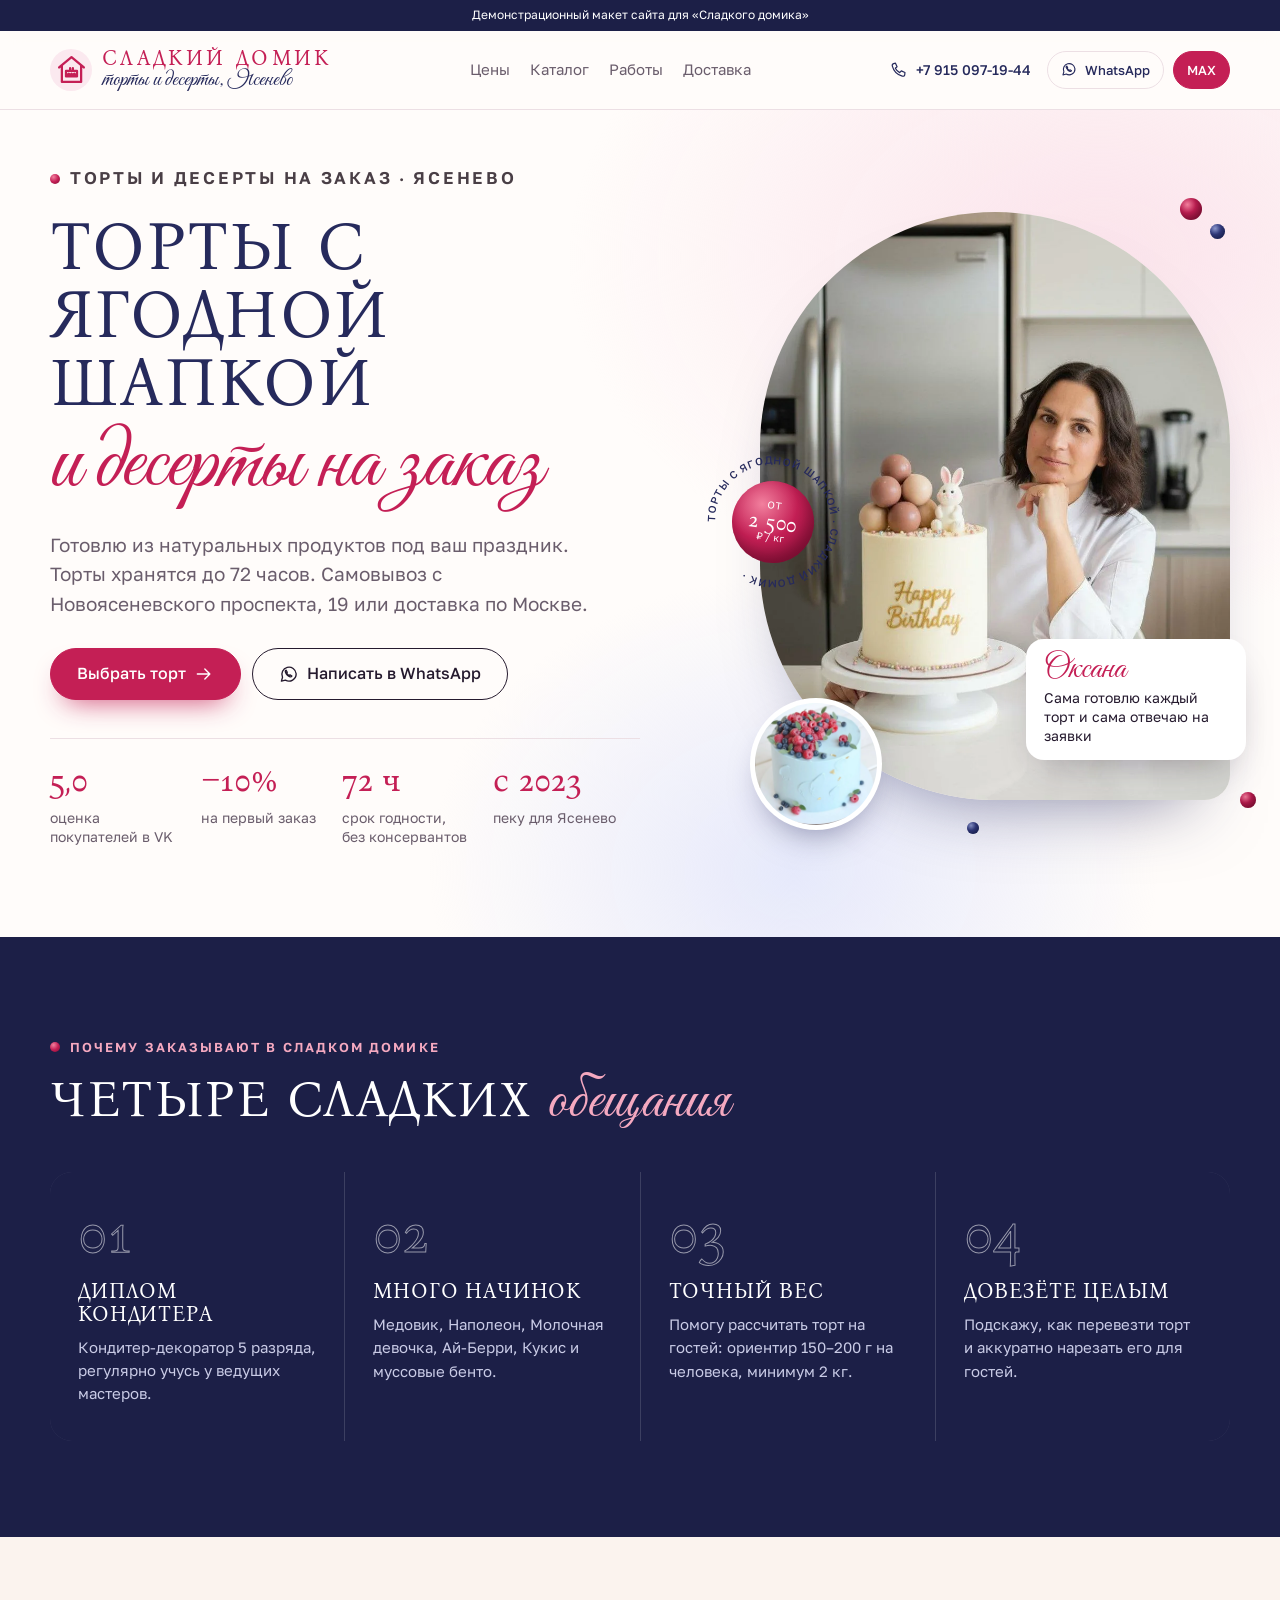
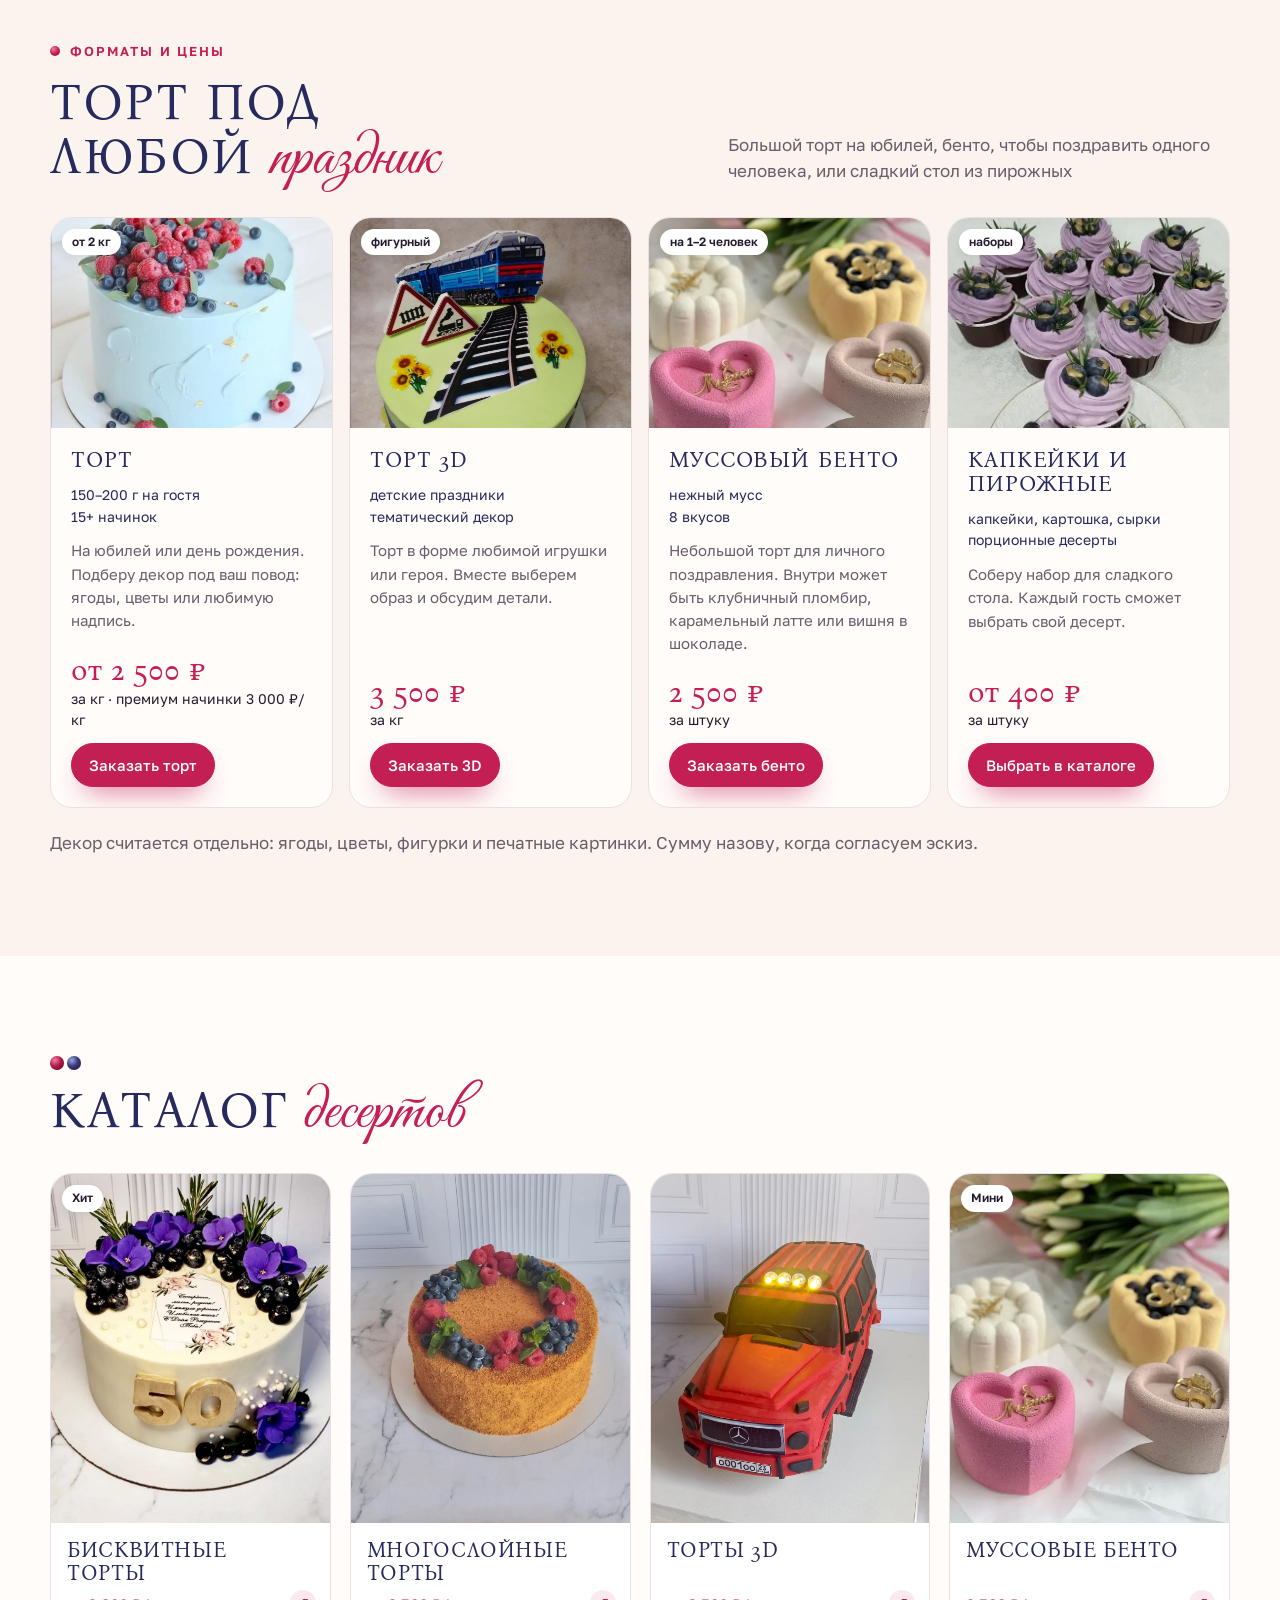
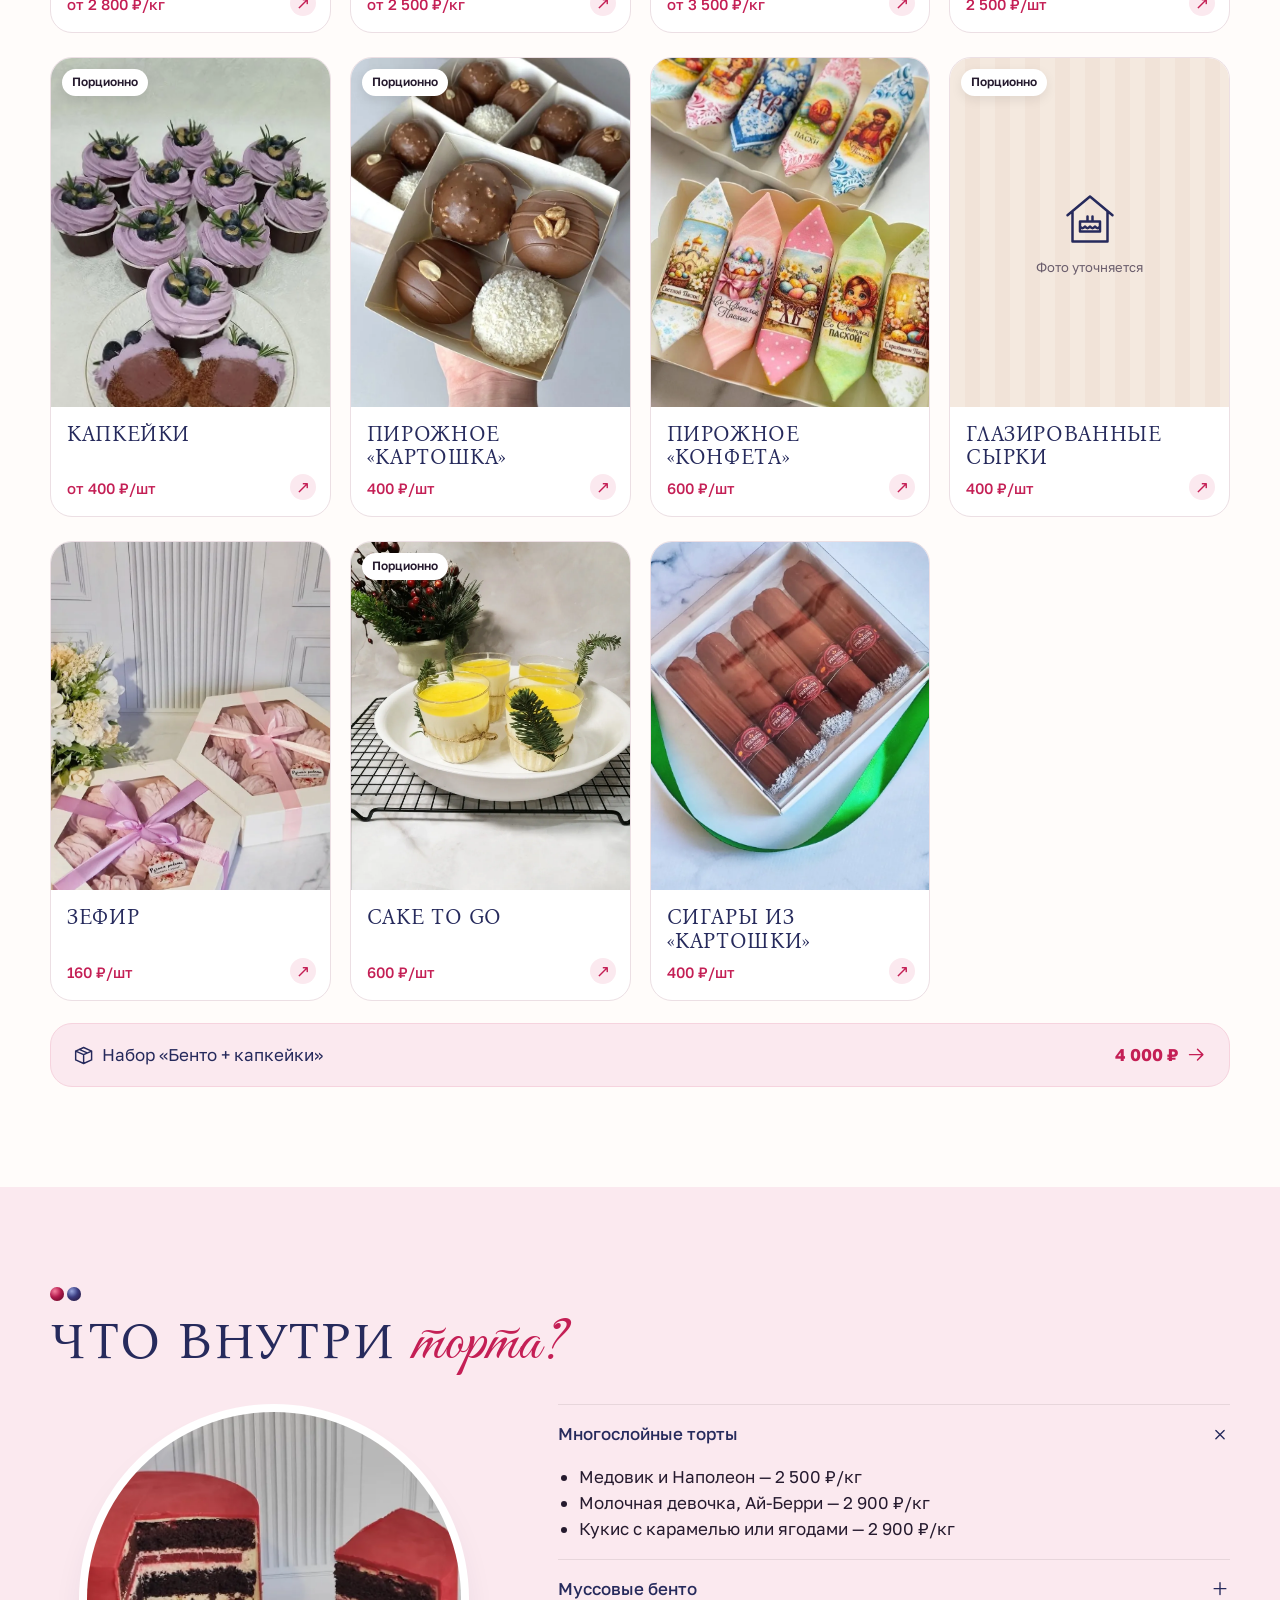
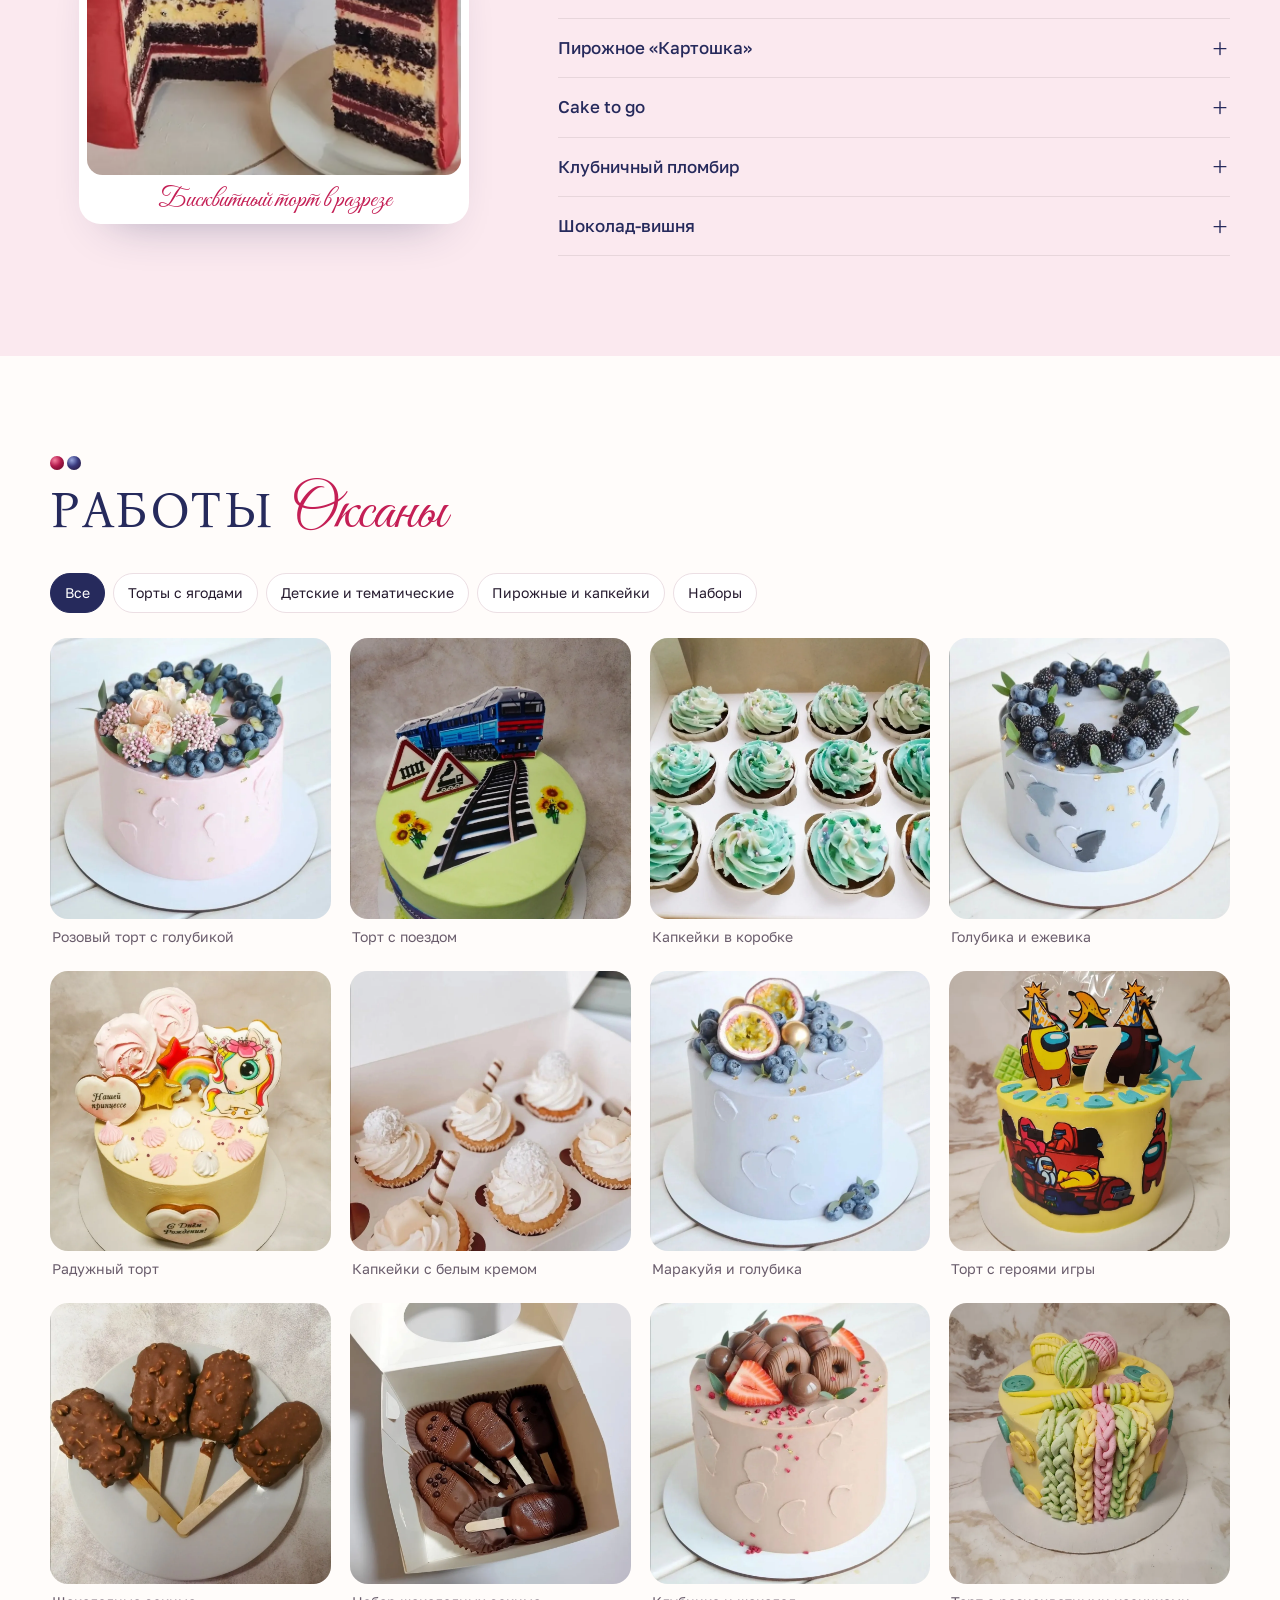
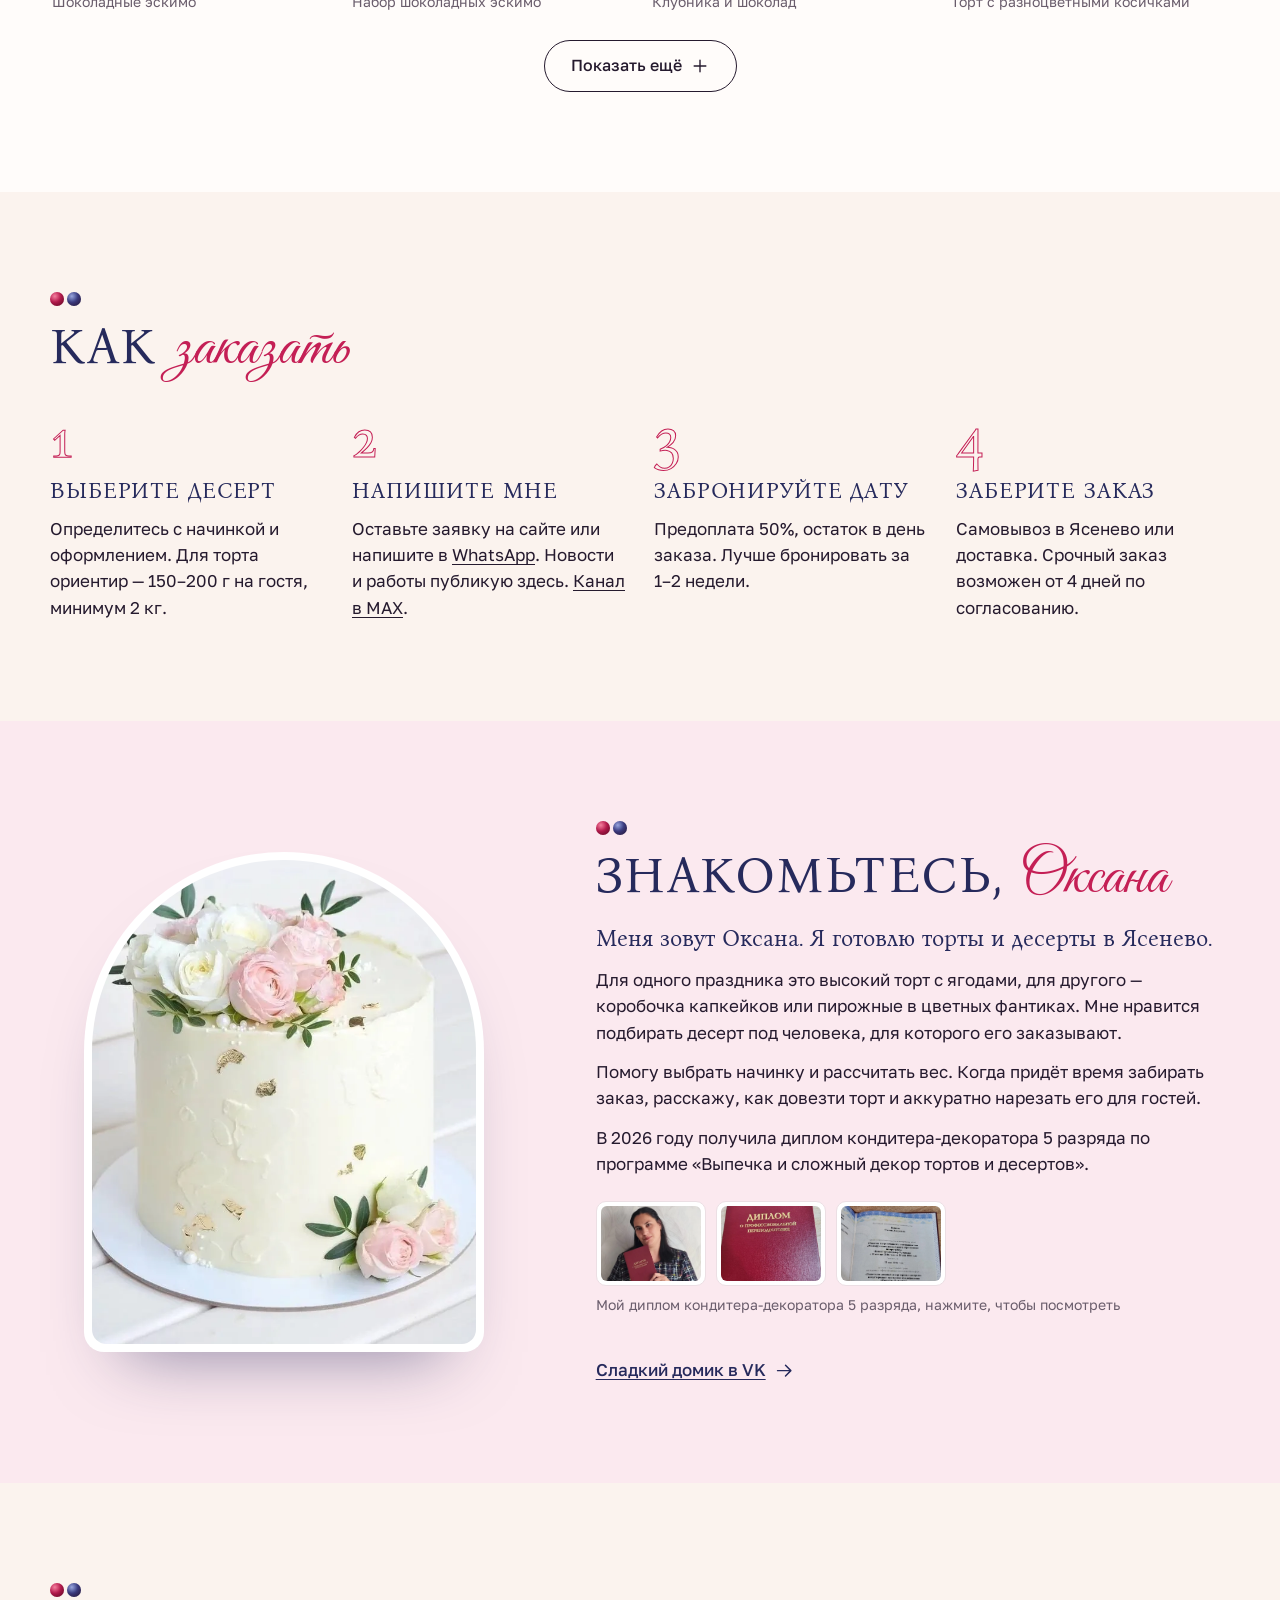
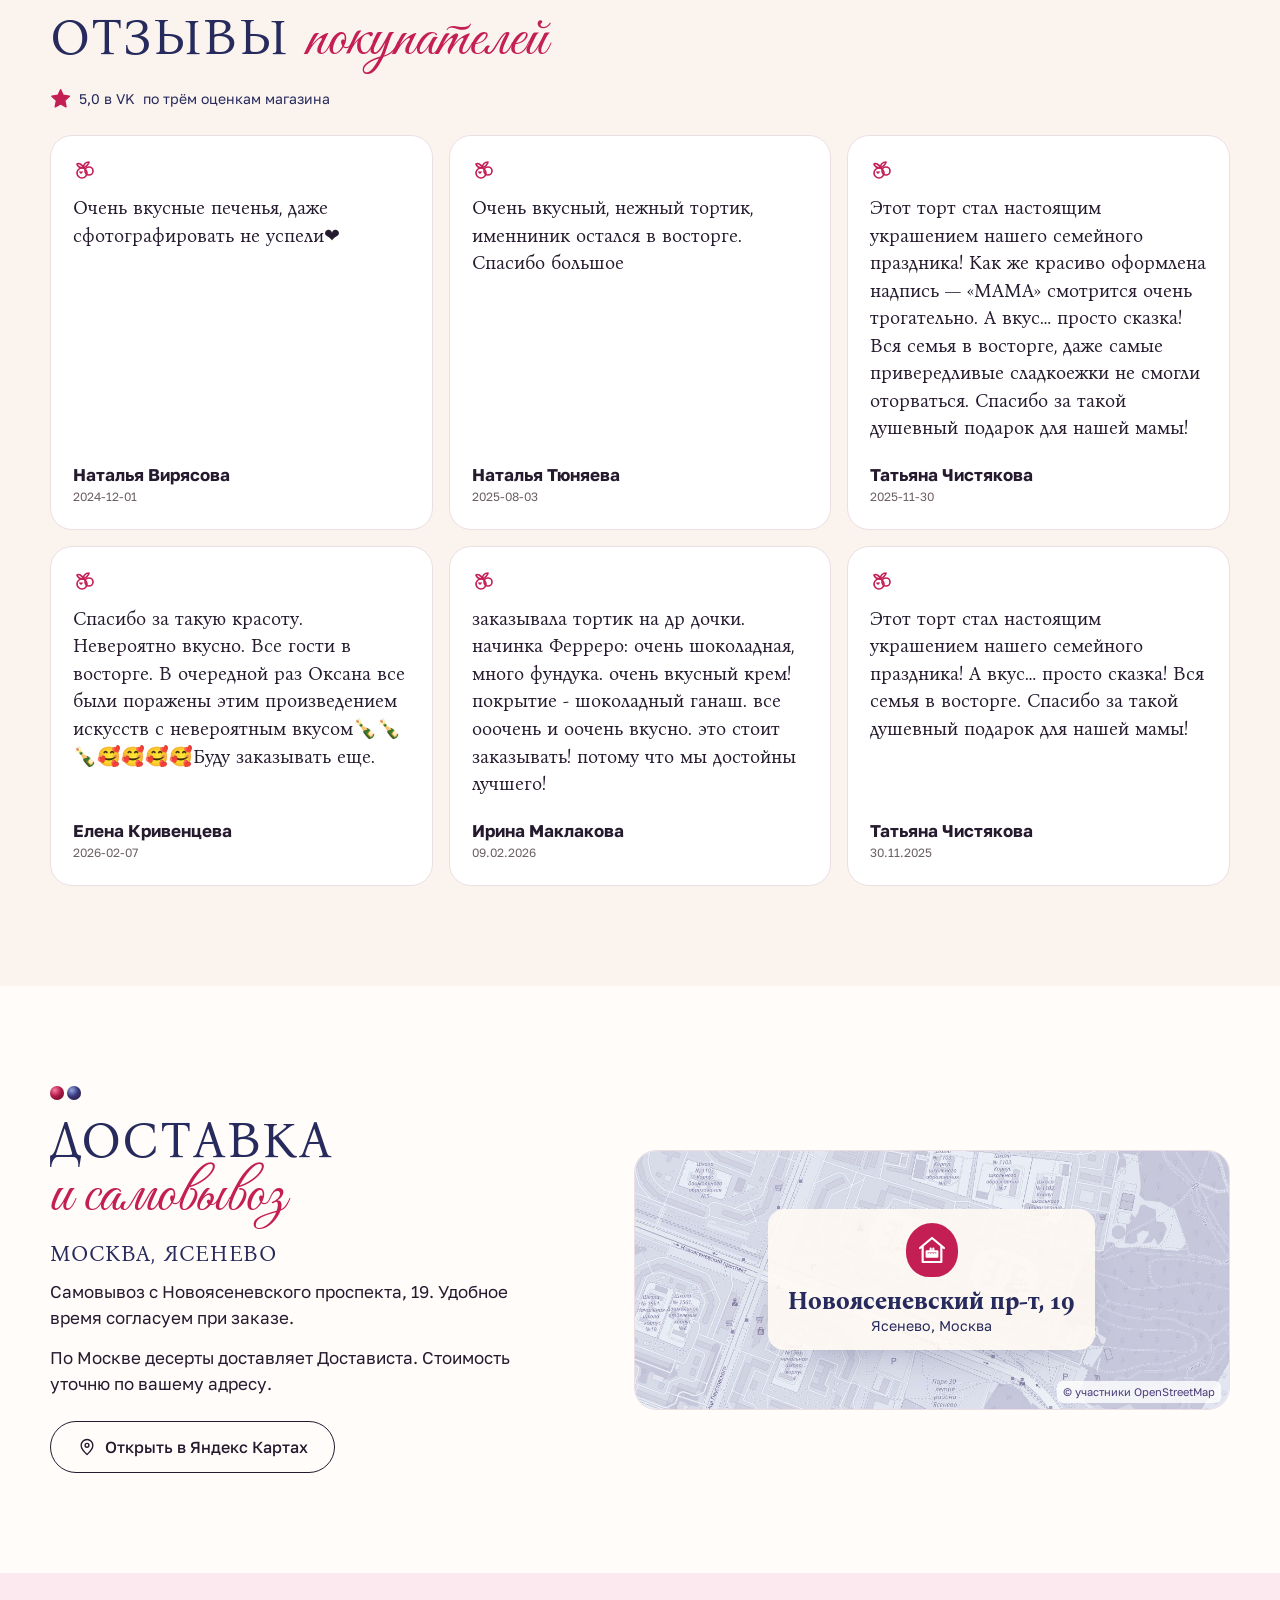
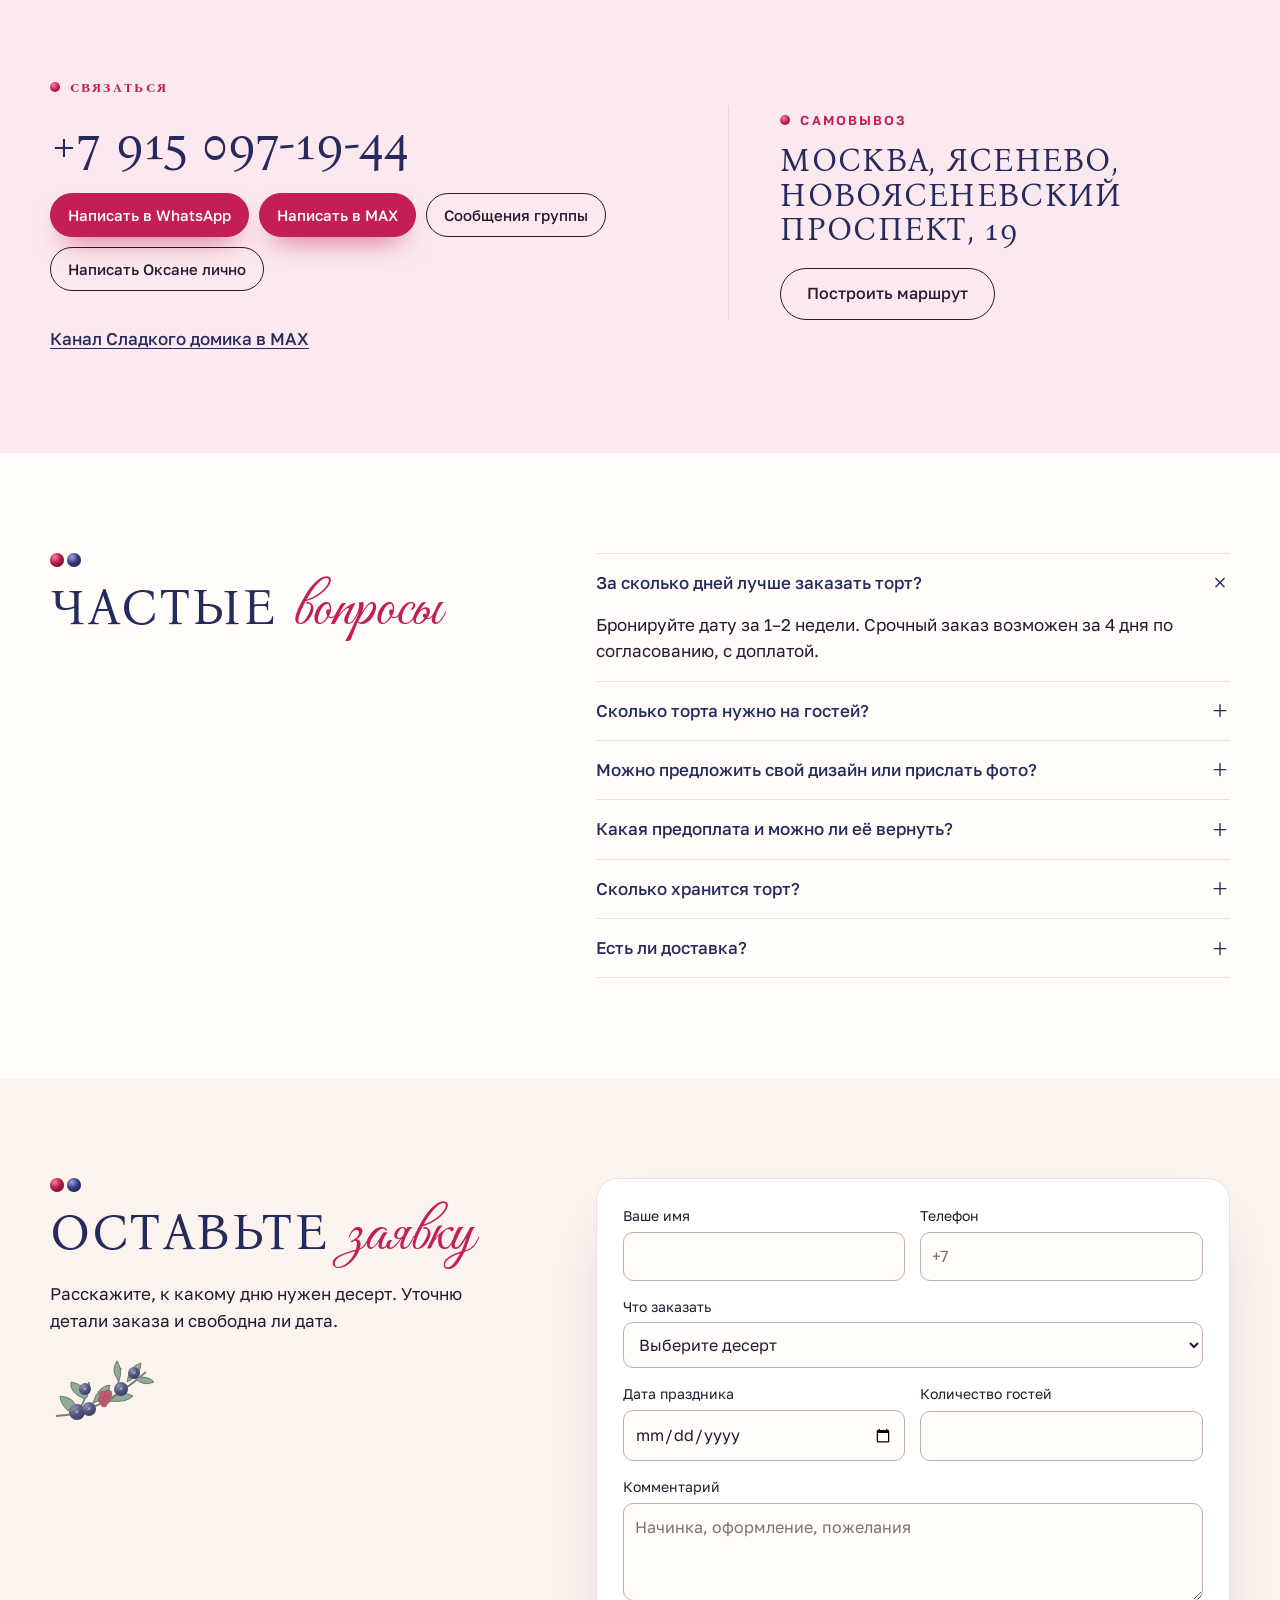
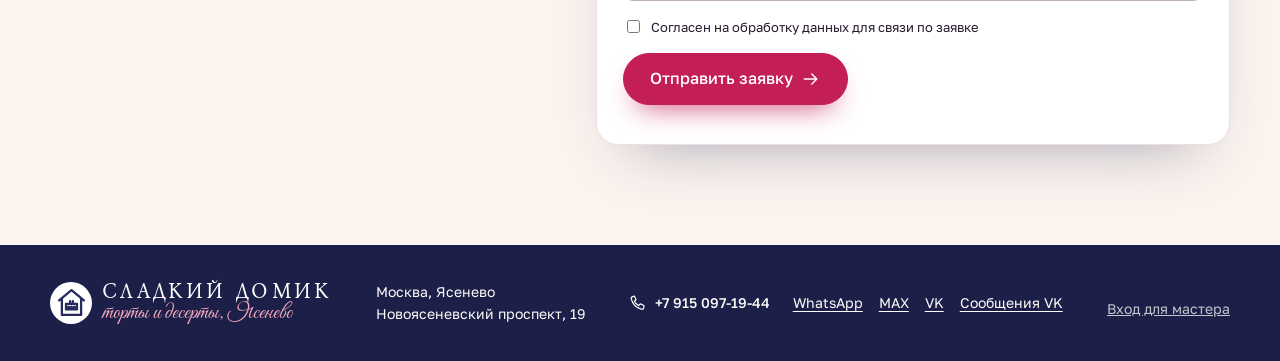
==== commit 32e208ab: "Форматы и цены вместо конструктора, диплом, контакты, новый телефон и личный MAX Co-Authored-By: Cla" ====
--- a/index.html
+++ b/index.html
@@ -6,12 +6,12 @@
 <meta name="robots" content="noindex, nofollow">
 <meta name="theme-color" content="#CFE0EE">
 <title>Сладкий домик | Торты и десерты на заказ в Ясенево</title>
-<meta name="description" content="Торты Оксаны с ягодами и кремовыми цветами. Выберите начинку, рассчитайте вес на гостей и оставьте заявку. Москва, Ясенево.">
-<link rel="stylesheet" href="style.css?v=4">
+<meta name="description" content="Торты Оксаны с ягодами и кремовыми цветами. Выберите начинку, посмотрите форматы и цены и оставьте заявку. Москва, Ясенево.">
+<link rel="stylesheet" href="style.css?v=6">
 <script>document.write('<script src="data.js?t=' + Math.floor(Date.now() / 6e4) + '"><\/script>')</script>
-<script src="app.js?v=3" defer>
+<script src="app.js?v=4" defer>
 </script>
-<script src="master.js?v=3" defer>
+<script src="master.js?v=4" defer>
 </script>
 </head>
 <body id="top">
@@ -113,24 +113,25 @@
 </span>
 </a>
 <nav class="desk-nav" aria-label="Навигация">
+<a href="#formats">Цены</a>
 <a href="#catalog" class="">Каталог</a>
 <a href="#works" class="">Работы</a>
 <a href="#delivery" class="">Доставка</a>
 </nav>
 <div class="head-contact">
-<a href="tel:+79260801977" aria-label="Позвонить по номеру +7 926 080-19-77" class="phone">
+<a href="tel:+79150971944" aria-label="Позвонить по номеру +7 915 097-19-44" class="phone">
 <svg class="icon" aria-hidden="true">
 <use href="#i-phone"/>
 </svg>
-<span>+7 926 080-19-77</span>
+<span>+7 915 097-19-44</span>
 </a>
-<a href="https://wa.me/79260801977" aria-label="Написать в WhatsApp" class="small-btn chat-wa" target="_blank" rel="noopener noreferrer">
+<a href="https://wa.me/79150971944" aria-label="Написать в WhatsApp" class="small-btn chat-wa" target="_blank" rel="noopener noreferrer">
 <svg class="icon" aria-hidden="true">
 <use href="#i-wa"/>
 </svg>
 <span>WhatsApp</span>
 </a>
-<a href="https://max.ru/join/qPjPz2Lf94W5uS9xBawd1B8jcgIG_WG9RNajYIsjJFQ" class="small-btn chat-max" target="_blank" rel="noopener noreferrer">MAX</a>
+<a href="https://max.ru/u/f9LHodD0cOJsC0oTp6cP0GGXwq1kKxejM_gnBfEqGsMKxpt3eNJAthwU0ho" class="small-btn chat-max" target="_blank" rel="noopener noreferrer">MAX</a>
 <button class="burger" type="button" aria-label="Меню" aria-expanded="false" aria-controls="mobile-nav">
 <svg class="icon" aria-hidden="true">
 <use href="#i-menu"/>
@@ -139,11 +140,12 @@
 </div>
 </div>
 <nav id="mobile-nav" hidden aria-label="Меню">
-<a href="#builder" class="">Собрать торт</a>
+<a href="#formats" class="">Форматы и цены</a>
 <a href="#catalog" class="">Каталог</a>
 <a href="#works" class="">Работы</a>
 <a href="#master" class="">О мастере</a>
 <a href="#delivery" class="">Доставка</a>
+<a href="#contacts">Контакты</a>
 <a href="#order" class="">Оставить заявку</a>
 <a href="https://max.ru/join/qPjPz2Lf94W5uS9xBawd1B8jcgIG_WG9RNajYIsjJFQ" class="" target="_blank" rel="noopener noreferrer">Канал в MAX</a>
 </nav>
@@ -156,11 +158,11 @@
 <h1>Торты с ягодной шапкой <span class="script">и десерты на заказ</span></h1>
 <p class="lead">Готовлю из натуральных продуктов под ваш праздник. Торты хранятся до 72 часов. Самовывоз с Новоясеневского проспекта, 19 или доставка по Москве.</p>
 <div class="actions">
-<a href="#builder" class="btn">Рассчитать торт <svg class="icon" aria-hidden="true">
+<a href="#formats" class="btn">Выбрать торт <svg class="icon" aria-hidden="true">
 <use href="#i-arrow"/>
 </svg>
 </a>
-<a href="https://wa.me/79260801977" class="btn light" target="_blank" rel="noopener noreferrer">
+<a href="https://wa.me/79150971944" class="btn light" target="_blank" rel="noopener noreferrer">
 <svg class="icon" aria-hidden="true">
 <use href="#i-wa"/>
 </svg> Написать в WhatsApp</a>
@@ -200,113 +202,63 @@
 <p class="kicker">Почему заказывают в Сладком домике</p>
 <h2 id="acc-h">Четыре сладких <span class="script">обещания</span></h2>
 <div class="acc-grid">
-<div class="acc"><em>01</em><h3>Всегда свежее</h3><p>Готовлю под вашу дату из натуральных продуктов. Торт хранится до 72 часов.</p></div>
+<div class="acc"><em>01</em><h3>Диплом кондитера</h3><p>Кондитер-декоратор 5 разряда, регулярно учусь у ведущих мастеров.</p></div>
 <div class="acc"><em>02</em><h3>Много начинок</h3><p>Медовик, Наполеон, Молочная девочка, Ай-Берри, Кукис и муссовые бенто.</p></div>
 <div class="acc"><em>03</em><h3>Точный вес</h3><p>Помогу рассчитать торт на гостей: ориентир 150–200 г на человека, минимум 2 кг.</p></div>
 <div class="acc"><em>04</em><h3>Довезёте целым</h3><p>Подскажу, как перевезти торт и аккуратно нарезать его для гостей.</p></div>
 </div>
 </div>
 </section>
-<section id="builder" class="section cream scallop">
+<section id="formats" class="section cream" aria-labelledby="formats-h">
 <div class="wrap">
-<div class="heading">
-<span class="roofmark" aria-hidden="true">
-</span>
-<h2>Соберите свой <span class="script">торт</span></h2>
-</div>
-<div class="builder">
-<div class="builder-options">
-<fieldset>
-<legend>Цвет крема</legend>
-<div class="choices swatches">
-<label>
-<input type="radio" name="cream" value="0" >
-<span>
-<span class="dot" style="--dot:#e8b7bf">
-</span>Розовый</span>
-</label>
-<label>
-<input type="radio" name="cream" value="1" checked>
-<span>
-<span class="dot" style="--dot:#bad6e7">
-</span>Голубой</span>
-</label>
-<label>
-<input type="radio" name="cream" value="2" >
-<span>
-<span class="dot" style="--dot:#faf0d9">
-</span>Молочный</span>
-</label>
-<label>
-<input type="radio" name="cream" value="3" >
-<span>
-<span class="dot" style="--dot:#825b4a">
-</span>Шоколадный</span>
-</label>
-</div>
-</fieldset>
-<fieldset>
-<legend>Шапка торта</legend>
-<div class="choices">
-<label>
-<input type="radio" name="topping" value="0" checked>
-<span>Ягоды</span>
-</label>
-<label>
-<input type="radio" name="topping" value="1" >
-<span>Цветы</span>
-</label>
-<label>
-<input type="radio" name="topping" value="2" >
-<span>Шоколад и макаронс</span>
-</label>
-<label>
-<input type="radio" name="topping" value="3" >
-<span>Тематический декор</span>
-</label>
-</div>
-</fieldset>
-<div class="range-row">
-<label for="party">Сколько гостей?</label>
-<output id="party-value" for="party">16</output>
-</div>
-<input id="party" type="range" min="8" max="40" value="16">
-<div class="range-ends">
-<span>8</span>
-<span>40</span>
-</div>
-<label class="type-label" for="cake-type">Тип торта</label>
-<select id="cake-type">
-<option value="2800">Бисквитный · 2 800 ₽/кг</option>
-<option value="3000">Премиум начинка · 3 000 ₽/кг</option>
-<option value="2500">Медовик / Наполеон · 2 500 ₽/кг</option>
-<option value="2900">Молочная девочка / Ай-Берри / Кукис · 2 900 ₽/кг</option>
-<option value="3500">3D · 3 500 ₽/кг</option>
-</select>
-</div>
-<div class="builder-result">
-<div class="mini-eaves">
-</div>
-<div class="preview">
-<img id="preview-base" src="img/a457239216.webp" alt="">
-<img id="preview-cake" src="img/a457239216.webp" alt="Пример оформления с ягодами">
-</div>
-<div class="preview-note">Пример оформления из работ Оксаны</div>
-<div class="estimate">
-<div aria-live="polite">
-<b id="weight">
-</b>
-<strong id="cost">
-</strong>
-</div>
-<small>Декор считается отдельно</small>
-<button type="button" class="btn" id="order-cake">Заказать такой торт <svg class="icon" aria-hidden="true">
-<use href="#i-arrow"/>
-</svg>
-</button>
-</div>
-</div>
-</div>
+<div class="formats-head">
+<div><p class="kicker">Форматы и цены</p>
+<h2 id="formats-h">Торт под любой <span class="script">праздник</span></h2></div>
+<p>Большой торт на юбилей, бенто, чтобы поздравить одного человека, или сладкий стол из пирожных</p>
+</div>
+<div class="format-grid">
+<article class="format-card">
+<div class="format-photo"><img src="img/a457239216.webp" alt="Торт" loading="lazy"><span class="tag">от 2 кг</span></div>
+<div class="format-body">
+<h3>Торт</h3>
+<div class="format-meta"><span>150–200 г на гостя</span><span>15+ начинок</span></div>
+<p>На юбилей или день рождения. Подберу декор под ваш повод: ягоды, цветы или любимую надпись.</p>
+<div class="format-price"><strong>от 2 500 ₽</strong><small>за кг · премиум начинки 3 000 ₽/кг</small></div>
+<button type="button" class="btn" data-order-product="Бисквитные торты">Заказать торт</button>
+</div>
+</article>
+<article class="format-card">
+<div class="format-photo"><img src="img/a457239238.webp" alt="Торт 3D" loading="lazy"><span class="tag">фигурный</span></div>
+<div class="format-body">
+<h3>Торт 3D</h3>
+<div class="format-meta"><span>детские праздники</span><span>тематический декор</span></div>
+<p>Торт в форме любимой игрушки или героя. Вместе выберем образ и обсудим детали.</p>
+<div class="format-price"><strong>3 500 ₽</strong><small>за кг</small></div>
+<button type="button" class="btn" data-order-product="Торты 3D">Заказать 3D</button>
+</div>
+</article>
+<article class="format-card">
+<div class="format-photo"><img src="img/m13353145-1.webp" alt="Муссовый бенто" loading="lazy"><span class="tag">на 1–2 человек</span></div>
+<div class="format-body">
+<h3>Муссовый бенто</h3>
+<div class="format-meta"><span>нежный мусс</span><span>8 вкусов</span></div>
+<p>Небольшой торт для личного поздравления. Внутри может быть клубничный пломбир, карамельный латте или вишня в шоколаде.</p>
+<div class="format-price"><strong>2 500 ₽</strong><small>за штуку</small></div>
+<button type="button" class="btn" data-order-product="Муссовые бенто">Заказать бенто</button>
+</div>
+</article>
+<article class="format-card">
+<div class="format-photo"><img src="img/m13353085-1.webp" alt="Капкейки и пирожные" loading="lazy"><span class="tag">наборы</span></div>
+<div class="format-body">
+<h3>Капкейки и пирожные</h3>
+<div class="format-meta"><span>капкейки, картошка, сырки</span><span>порционные десерты</span></div>
+<p>Соберу набор для сладкого стола. Каждый гость сможет выбрать свой десерт.</p>
+<div class="format-price"><strong>от 400 ₽</strong><small>за штуку</small></div>
+<a href="#catalog" class="btn">Выбрать в каталоге</a>
+</div>
+</article>
+</div>
+<p class="format-note">Декор считается отдельно: ягоды, цветы, фигурки и печатные картинки. Сумму назову, когда согласуем эскиз.</p>
 </div>
 </section>
 <section id="catalog" class="section">
@@ -482,7 +434,7 @@
 <li>
 <b>2</b>
 <h3>Напишите мне</h3>
-<p>Оставьте заявку на сайте или напишите в <a href="https://wa.me/79260801977" class="" target="_blank" rel="noopener noreferrer">WhatsApp</a>. Канал «Сладкого домика» есть и в <a href="https://max.ru/join/qPjPz2Lf94W5uS9xBawd1B8jcgIG_WG9RNajYIsjJFQ" class="" target="_blank" rel="noopener noreferrer">MAX</a>.</p>
+<p>Оставьте заявку на сайте или напишите в <a href="https://wa.me/79150971944" class="" target="_blank" rel="noopener noreferrer">WhatsApp</a>. Новости и работы публикую здесь. <a href="https://max.ru/join/qPjPz2Lf94W5uS9xBawd1B8jcgIG_WG9RNajYIsjJFQ" class="" target="_blank" rel="noopener noreferrer">Канал в MAX</a>.</p>
 </li>
 <li>
 <b>3</b>
@@ -515,6 +467,12 @@
 <p class="intro">Меня зовут Оксана. Я готовлю торты и десерты в Ясенево.</p>
 <p>Для одного праздника это высокий торт с ягодами, для другого — коробочка капкейков или пирожные в цветных фантиках. Мне нравится подбирать десерт под человека, для которого его заказывают.</p>
 <p>Помогу выбрать начинку и рассчитать вес. Когда придёт время забирать заказ, расскажу, как довезти торт и аккуратно нарезать его для гостей.</p>
+<p>В 2026 году получила диплом кондитера-декоратора 5 разряда по программе «Выпечка и сложный декор тортов и десертов».</p>
+<figure class="diploma"><div class="docs">
+<button type="button" aria-haspopup="dialog"><img src="img/diplom/p987-457242515.webp" alt="Оксана с дипломом" loading="lazy"></button>
+<button type="button" aria-haspopup="dialog"><img src="img/diplom/p987-457242516.webp" alt="Обложка диплома" loading="lazy"></button>
+<button type="button" aria-haspopup="dialog"><img src="img/diplom/p987-457242517.webp" alt="Разворот диплома" loading="lazy"></button>
+</div><figcaption>Мой диплом кондитера-декоратора 5 разряда, нажмите, чтобы посмотреть</figcaption></figure>
 <a href="https://vk.ru/instadesertiko" class="textlink" target="_blank" rel="noopener noreferrer">Сладкий домик в VK <svg class="icon" aria-hidden="true">
 <use href="#i-arrow"/>
 </svg>
@@ -629,7 +587,24 @@
 </div>
 </div>
 </section>
-<section class="section faq">
+<section id="contacts" class="section blush" aria-labelledby="contacts-h">
+<div class="wrap contact-grid"><div>
+<h2 id="contacts-h" class="kicker">Связаться</h2>
+<a href="tel:+79150971944" class="contact-phone">+7 915 097-19-44</a>
+<div class="contact-actions">
+<a class="btn" href="https://wa.me/79150971944" target="_blank" rel="noopener noreferrer">Написать в WhatsApp</a>
+<a class="btn" href="https://max.ru/u/f9LHodD0cOJsC0oTp6cP0GGXwq1kKxejM_gnBfEqGsMKxpt3eNJAthwU0ho" target="_blank" rel="noopener noreferrer">Написать в MAX</a>
+<a class="btn light" href="https://vk.ru/im?sel=-223763661" target="_blank" rel="noopener noreferrer">Сообщения группы</a>
+<a class="btn light" href="https://vk.ru/write754299219" target="_blank" rel="noopener noreferrer">Написать Оксане лично</a>
+</div>
+<a class="textlink" href="https://max.ru/join/qPjPz2Lf94W5uS9xBawd1B8jcgIG_WG9RNajYIsjJFQ" target="_blank" rel="noopener noreferrer">Канал Сладкого домика в MAX</a>
+</div><div class="contact-address">
+<p class="kicker">Самовывоз</p>
+<h3>Москва, Ясенево, Новоясеневский проспект, 19</h3>
+<a class="btn light" href="https://yandex.ru/maps/?text=Москва%2C%20Новоясеневский%20проспект%2C%2019" target="_blank" rel="noopener noreferrer">Построить маршрут</a>
+</div></div>
+</section>
+<section id="faq" class="section faq">
 <div class="wrap faq-layout">
 <div class="heading">
 <span class="roofmark" aria-hidden="true">
@@ -637,7 +612,7 @@
 <h2>Частые <span class="script">вопросы</span></h2>
 </div>
 <div class="accordion">
-<details>
+<details open>
 <summary>За сколько дней лучше заказать торт?<svg class="icon" aria-hidden="true">
 <use href="#i-plus"/>
 </svg>
@@ -726,13 +701,6 @@
 </label>
 </div>
 <input name="website" class="trap" tabindex="-1" autocomplete="off" aria-hidden="true" aria-label="Оставьте поле пустым">
-<input type="hidden" name="cream">
-<input type="hidden" name="topping">
-<input type="hidden" name="kind">
-<input type="hidden" name="weight">
-<input type="hidden" name="cost">
-<div id="chosen" hidden>
-</div>
 <label class="consent">
 <input type="checkbox" name="consent" required>Согласен на обработку данных для связи по заявке</label>
 <button class="btn" id="submit" type="submit">Отправить заявку <svg class="icon" aria-hidden="true">
@@ -742,7 +710,7 @@
 <p role="alert" id="err">
 </p>
 <div id="sent" role="status" hidden>Спасибо, заявка принята!</div>
-<div id="fallback" role="alert" hidden>Не удалось отправить заявку. <a href="https://vk.ru/im?sel=-223763661" class="" target="_blank" rel="noopener noreferrer">Напишите в VK</a>, <a href="https://wa.me/79260801977" class="" target="_blank" rel="noopener noreferrer">в WhatsApp</a> или <a href="tel:+79260801977" class="">позвоните</a>.</div>
+<div id="fallback" role="alert" hidden>Не удалось отправить заявку. <a href="https://vk.ru/im?sel=-223763661" class="" target="_blank" rel="noopener noreferrer">Напишите в VK</a>, <a href="https://wa.me/79150971944" class="" target="_blank" rel="noopener noreferrer">в WhatsApp</a> или <a href="tel:+79150971944" class="">позвоните</a>.</div>
 </form>
 </div>
 </section>
@@ -760,14 +728,14 @@
 </a>
 <div>Москва, Ясенево<br>Новоясеневский проспект, 19</div>
 <div class="foot-links">
-<a href="tel:+79260801977" aria-label="Позвонить по номеру +7 926 080-19-77" class="phone">
+<a href="tel:+79150971944" aria-label="Позвонить по номеру +7 915 097-19-44" class="phone">
 <svg class="icon" aria-hidden="true">
 <use href="#i-phone"/>
 </svg>
-<span>+7 926 080-19-77</span>
+<span>+7 915 097-19-44</span>
 </a>
-<a href="https://wa.me/79260801977" class="" target="_blank" rel="noopener noreferrer">WhatsApp</a>
-<a href="https://max.ru/join/qPjPz2Lf94W5uS9xBawd1B8jcgIG_WG9RNajYIsjJFQ" class="" target="_blank" rel="noopener noreferrer">MAX</a>
+<a href="https://wa.me/79150971944" class="" target="_blank" rel="noopener noreferrer">WhatsApp</a>
+<a href="https://max.ru/u/f9LHodD0cOJsC0oTp6cP0GGXwq1kKxejM_gnBfEqGsMKxpt3eNJAthwU0ho" class="" target="_blank" rel="noopener noreferrer">MAX</a>
 <a href="https://vk.ru/instadesertiko" class="" target="_blank" rel="noopener noreferrer">VK</a>
 <a href="https://vk.ru/im?sel=-223763661" class="" target="_blank" rel="noopener noreferrer">Сообщения VK</a>
 </div>
--- a/style.css
+++ b/style.css
@@ -29,7 +29,7 @@
 html { scroll-behavior: smooth; scroll-padding-top: 96px; }
 body { margin: 0; color: var(--cocoa); background: var(--milk); font: 400 16px/1.55 'Golos Text', sans-serif; }
 h1, h2, h3, p, figure, blockquote, ul, ol { margin: 0; }
-h1, h2, h3, legend, .type-label, .range-row label { color: var(--berry); font-family: var(--display); line-height: 1.08; font-weight: 700; }
+h1, h2, h3 { color: var(--berry); font-family: var(--display); line-height: 1.08; font-weight: 700; }
 h1 { font-size: clamp(46px,4.65vw,72px); letter-spacing: -.047em; text-wrap: balance; }
 h2 { font-size: clamp(38px,4.1vw,59px); letter-spacing: -.045em; text-wrap: balance; }
 h3 { font-size: 25px; letter-spacing: -.025em; }
@@ -106,33 +106,10 @@
 .benefits { display:grid; grid-template-columns:repeat(4,1fr); gap:14px; padding-block:31px 40px; }
 .benefits > div { display:flex; align-items:center; gap:13px; padding:17px; border-radius:15px; background:white; box-shadow:0 4px 20px #5032480b; border:1px solid #ebe1da; font-size:15px; }
 .benefits .icon { width:37px; height:37px; padding:7px; box-sizing:content-box; color:var(--berry); background:#e7eef4; border-radius:50%; }
-.builder { display:grid; grid-template-columns:1.15fr 1fr; gap:clamp(24px,6vw,85px); align-items:center; }
-.builder-options { min-width:0; }
-fieldset { min-width:0; margin-bottom:25px; }
-legend,.type-label,.range-row label { font-size:24px; margin-bottom:12px; display:block; }
-.choices { display:flex; flex-wrap:wrap; gap:8px; }
-.choices label { position:relative; }
-.choices input { position:absolute; opacity:0; inset:0; width:100%; height:100%; margin:0; cursor:pointer; }
-.choices label > span,.filters button { display:flex; align-items:center; justify-content:center; gap:8px; padding:8px 14px; font-size:14px; background:var(--milk); border:1px solid #ccbdba; border-radius:22px; }
-.choices input:checked + span,.filters button[aria-pressed=true] { background:var(--berry); border-color:var(--berry); color:white; }
-.choices input:focus-visible + span { outline:3px solid var(--raspberry); outline-offset:3px; }
-.dot { width:19px; height:19px; border-radius:50%; background:var(--dot); border:1px solid #81696a55; }
-.range-row,.range-ends { display:flex; align-items:center; justify-content:space-between; }
-.range-row label { margin:0; }
-#party-value { font-weight:700; color:var(--berry); border-radius:9px; background:white; padding:3px 13px; }
-#party { width:100%; margin:14px 0 0; accent-color:var(--berry); cursor:pointer; }
-.range-ends { font-size:12px; margin:2px 0 17px; color:#695c5a; }
+.filters button { display:flex; align-items:center; justify-content:center; gap:8px; padding:8px 14px; font-size:14px; background:var(--milk); border:1px solid #ccbdba; border-radius:22px; }
+.filters button[aria-pressed=true] { background:var(--berry); border-color:var(--berry); color:white; }
 select,.fl input:not([type=checkbox]):not([type=radio]),.fl textarea { font-size:16px; background:var(--milk); border:1px solid #bdafa9; border-radius:10px; padding:11px; min-width:0; width:100%; }
-.builder-result { position:relative; max-width:450px; width:100%; margin:28px auto 0; padding:9px; background:var(--milk); border-radius:8px 8px 20px 20px; box-shadow:var(--shadow); }
-.mini-eaves { position:absolute; inset:-37px 0 auto; background:var(--milk); height:40px; clip-path:polygon(0 100%,50% 0,100% 100%); }
-.mini-eaves::after { content:''; position:absolute; width:13px; height:13px; border-radius:50%; border:3px solid #bcb0ba; left:calc(50% - 6px); bottom:9px; }
-.preview { aspect-ratio:1.45; overflow:hidden; position:relative; border-radius:6px; background:var(--cream); }
-.preview img { position:absolute; inset:0; height:100%; object-position:50% 43%; }
-#preview-cake { transition:opacity .3s ease; }
-.estimate { text-align:center; padding:13px 12px 11px; }
-.estimate > div { display:flex; align-items:baseline; justify-content:center; flex-wrap:wrap; gap:14px; font-family:var(--display); color:var(--berry); font-size:26px; }
-.estimate strong,.product-price,#dialog-price { color:var(--raspberry); }
-.estimate small { display:block; margin:2px 0 12px; }
+.product-price,#dialog-price { color:var(--raspberry); }
 .product-grid,.work-grid { display:grid; grid-template-columns:repeat(4,minmax(0,1fr)); gap:24px 19px; }
 .product { display:flex; flex-direction:column; min-width:0; background:white; box-shadow:var(--shadow); border-radius:16px; overflow:hidden; text-align:left; transition:transform .2s; }
 .product:hover,.work:hover { transform:translateY(-4px); }
@@ -203,7 +180,6 @@
 .fl .trap,.fl input[type=hidden] { position:absolute; width:1px!important; height:1px!important; padding:0!important; border:0!important; opacity:0; pointer-events:none; clip-path:inset(50%); }
 .consent { display:flex; align-items:flex-start; gap:8px; margin:16px 0; font-size:13px; }
 .consent input { flex:none; margin-top:3px; accent-color:var(--berry); }
-#chosen { background:#e9e5f1; color:var(--berry); padding:12px; border-radius:9px; margin-top:12px; font-size:14px; }
 #err:empty { display:none; }
 #err,#fallback { color:#86334e; }
 #fallback,#sent { margin-top:12px; }
@@ -252,7 +228,6 @@
   .product-info { padding:11px; }
   .product-info strong { font-size:19px; }
   .card-arrow { display:none; }
-  .builder { gap:20px; }
   .filling-layout { gap:30px; }
   .dialog-layout { display:block; }
   dialog { max-width:480px; }
@@ -293,11 +268,8 @@
   .heading { margin-bottom:22px; }
   .garland { margin:-33px auto 10px; height:40px; }
   .roofmark { margin-bottom:7px; }
-  .builder,.filling-layout,.master,.delivery,.order-layout,.faq-layout { grid-template-columns:minmax(0,1fr); gap:24px; }
-  fieldset { margin-bottom:19px; }
-  .choices label > span,.filters button { font-size:13px; padding:7px 11px; }
-  .builder-result { margin-top:18px; }
-  .preview { aspect-ratio:1.3; }
+  .filling-layout,.master,.delivery,.order-layout,.faq-layout { grid-template-columns:minmax(0,1fr); gap:24px; }
+  .filters button { font-size:13px; padding:7px 11px; }
   .product-grid,.work-grid { grid-template-columns:repeat(2,minmax(0,1fr)); gap:15px 10px; }
   .product-info strong { font-size:19px; }
   .product-price { font-size:14px; }
@@ -330,7 +302,6 @@
 @media (prefers-reduced-motion:reduce) {
   *,*::before,*::after { scroll-behavior:auto!important; animation:none!important; transition:none!important; }
 }
-.preview-note { margin:8px 0 -6px; text-align:center; font:15px var(--script); color:#706675; }
 @media (min-width:1100px) { .trust { max-width:none; } }
 @media (max-width:440px) { .actions a:first-child .icon { display:none; } }
 
@@ -351,7 +322,7 @@
   --berry:#262a5c; --berry-deep:#1c1f47; --raspberry:#c41f55; --rasp-deep:#9c1442; --blueberry:#3c4590;
   --rose:#f6d3de; --cocoa:#251a2e; --script:'Great Vibes',cursive; --shadow:0 24px 50px -32px rgba(38,42,92,.45); }
 body { background:var(--milk); color:var(--ink); font-size:17px; }
-h1,h2,h3,legend,.type-label,.range-row label { font-weight:400; color:var(--berry); letter-spacing:.01em; }
+h1,h2,h3 { font-weight:400; color:var(--berry); letter-spacing:.01em; }
 h2 { font-size:clamp(32px,4vw,52px); text-transform:uppercase; letter-spacing:.03em; line-height:1.05; }
 h3 { text-transform:uppercase; letter-spacing:.04em; font-size:22px; }
 .script { font-family:var(--script); text-transform:none; letter-spacing:0; color:var(--raspberry); font-weight:400; }
@@ -362,7 +333,7 @@
 .roofmark { width:34px; height:14px; margin-bottom:14px; }
 .roofmark::before,.roofmark::after { width:14px; height:14px; border-radius:50%; top:0; transform:none; background:radial-gradient(circle at 34% 30%,#f2809e,#c41f55 45%,#7d0d33); box-shadow:inset -2px -3px 5px rgba(60,0,20,.3); }
 .roofmark::after { left:17px; background:radial-gradient(circle at 34% 30%,#9aa6dc,#3c4590 45%,#1c2250); }
-.scallop::before,.hero::after,.garland,.mini-eaves { display:none !important; }
+.scallop::before,.hero::after,.garland { display:none !important; }
 .cream { background:var(--cream); } .blush { background:var(--blush); }
 .section { padding:100px 0; }
 /* шапка */
@@ -423,17 +394,12 @@
 .product { border:1px solid var(--line); border-radius:22px; box-shadow:none; transition:transform .25s,box-shadow .25s; }
 .product:hover { box-shadow:0 30px 50px -34px rgba(38,42,92,.55); }
 .product-info strong { font:400 21px/1.1 var(--display); text-transform:uppercase; letter-spacing:.03em; color:var(--berry); }
-.product-price,.estimate strong,#dialog-price { color:var(--raspberry); }
+.product-price,#dialog-price { color:var(--raspberry); }
 .tag { background:#fff; color:var(--ink); font-weight:600; font-size:12px; box-shadow:0 4px 12px rgba(0,0,0,.08); }
 .card-arrow { background:var(--blush); color:var(--raspberry); }
 .bundle { background:var(--blush); border:1px solid var(--rose); border-radius:22px; color:var(--berry); }
-.choices label > span,.filters button { border-color:var(--line); background:#fff; border-radius:999px; }
-.choices input:checked + span,.filters button[aria-pressed=true] { background:var(--berry); border-color:var(--berry); }
-#party { accent-color:var(--raspberry); }
-legend,.type-label,.range-row label { text-transform:uppercase; font-size:19px; letter-spacing:.06em; }
-.builder-result { border-radius:22px; padding:10px; box-shadow:0 30px 60px -36px rgba(38,42,92,.5); background:#fff; border:1px solid var(--line); }
-.preview { border-radius:16px; }
-.estimate > div { color:var(--berry); }
+.filters button { border-color:var(--line); background:#fff; border-radius:999px; }
+.filters button[aria-pressed=true] { background:var(--berry); border-color:var(--berry); }
 .slice { transform:none; border-radius:200px 200px 22px 22px; padding:8px; overflow:hidden; background:#fff; }
 .slice img { border-radius:192px 192px 16px 16px; }
 .slice figcaption { font:26px var(--script); color:var(--raspberry); }
@@ -455,7 +421,6 @@
 summary { color:var(--berry); }
 .faq { background:var(--milk); }
 .fl { border-radius:22px; box-shadow:0 30px 60px -36px rgba(38,42,92,.45); border:1px solid var(--line); background:#fff; }
-#chosen { background:var(--blush); }
 .map { border-radius:22px; border-color:var(--line); }
 .map > div span { background:var(--raspberry); }
 footer { background:var(--berry-deep); }
@@ -489,3 +454,44 @@
 .trust li { align-items:flex-start; text-align:left; max-width:125px; }
 @media (max-width:760px) { .trust li { max-width:calc(50% - 13px); } }
 .no-photo span { font:13px 'Golos Text',sans-serif; color:var(--soft); }
+@media (max-width:560px) { .brand { font-size:15px; letter-spacing:.08em; gap:8px; } .brandmark { width:34px; height:34px; } .brandmark .icon { width:24px; height:24px; } .head { gap:10px; } }
+
+.formats-head,.contact-grid { display:grid; grid-template-columns:1.25fr 1fr; gap:4vw; align-items:end; }
+.formats-head { margin-bottom:32px; }
+.formats-head h2,.contact-address h3 { margin-top:12px; }
+.formats-head > p,.format-body p,.format-note,.diploma figcaption { color:var(--soft); }
+.format-grid { display:grid; grid-template-columns:repeat(4,minmax(0,1fr)); gap:16px; }
+.format-card { display:flex; flex-direction:column; overflow:hidden; border:1px solid var(--line); border-radius:22px; background:var(--milk); }
+.format-photo { position:relative; }
+.format-photo img { width:100%; aspect-ratio:4/3; object-fit:cover; }
+.format-body { flex:1; display:flex; flex-direction:column; align-items:start; gap:12px; padding:20px; }
+.format-body h3 { font-size:22px; }
+.format-meta,.format-price { display:grid; }
+.format-meta { font-size:14px; color:var(--berry); }
+.format-body p { font-size:15px; margin:0 0 6px; }
+.format-price { margin-top:auto; }
+.format-price strong { font:400 31px/1.15 var(--display); color:var(--raspberry); }
+.format-price small,.diploma figcaption { font-size:14px; }
+.format-body .btn,.contact-actions .btn { padding:10px 17px; min-height:44px; font-size:15px; }
+.format-note { margin:22px 0 0; }
+.diploma { margin:24px 0; }
+.docs,.contact-actions { display:flex; gap:10px; }
+.docs button { width:min(30%,110px); padding:4px; background:white; border:1px solid var(--line); border-radius:10px; cursor:zoom-in; }
+.docs img { width:100%; aspect-ratio:4/3; object-fit:cover; border-radius:6px; }
+.diploma figcaption { margin-top:8px; }
+.document-view .dialog-layout { display:block; }
+.document-view .dialog-copy { display:none; }
+.document-view .dialog-media img { width:100%; height:auto; min-height:0; max-height:86dvh; object-fit:contain; }
+.contact-grid { align-items:center; }
+.contact-phone { display:block; width:fit-content; font:400 clamp(32px,4vw,56px)/1.2 var(--display); color:var(--berry); text-decoration:none; margin:12px 0 20px; }
+.contact-actions { flex-wrap:wrap; margin-bottom:18px; }
+.contact-address { border-left:1px solid var(--rose); padding-left:4vw; }
+.contact-address h3 { max-width:23ch; margin-bottom:20px; font-size:clamp(24px,2.5vw,34px); }
+@media(max-width:1000px) {
+  .format-grid { grid-template-columns:repeat(2,minmax(0,1fr)); }
+}
+@media(max-width:680px) {
+  .format-grid,.formats-head,.contact-grid { grid-template-columns:minmax(0,1fr); }
+  .contact-grid { gap:28px; }
+  .contact-address { border-left:0; border-top:1px solid var(--rose); padding:25px 0 0; }
+}
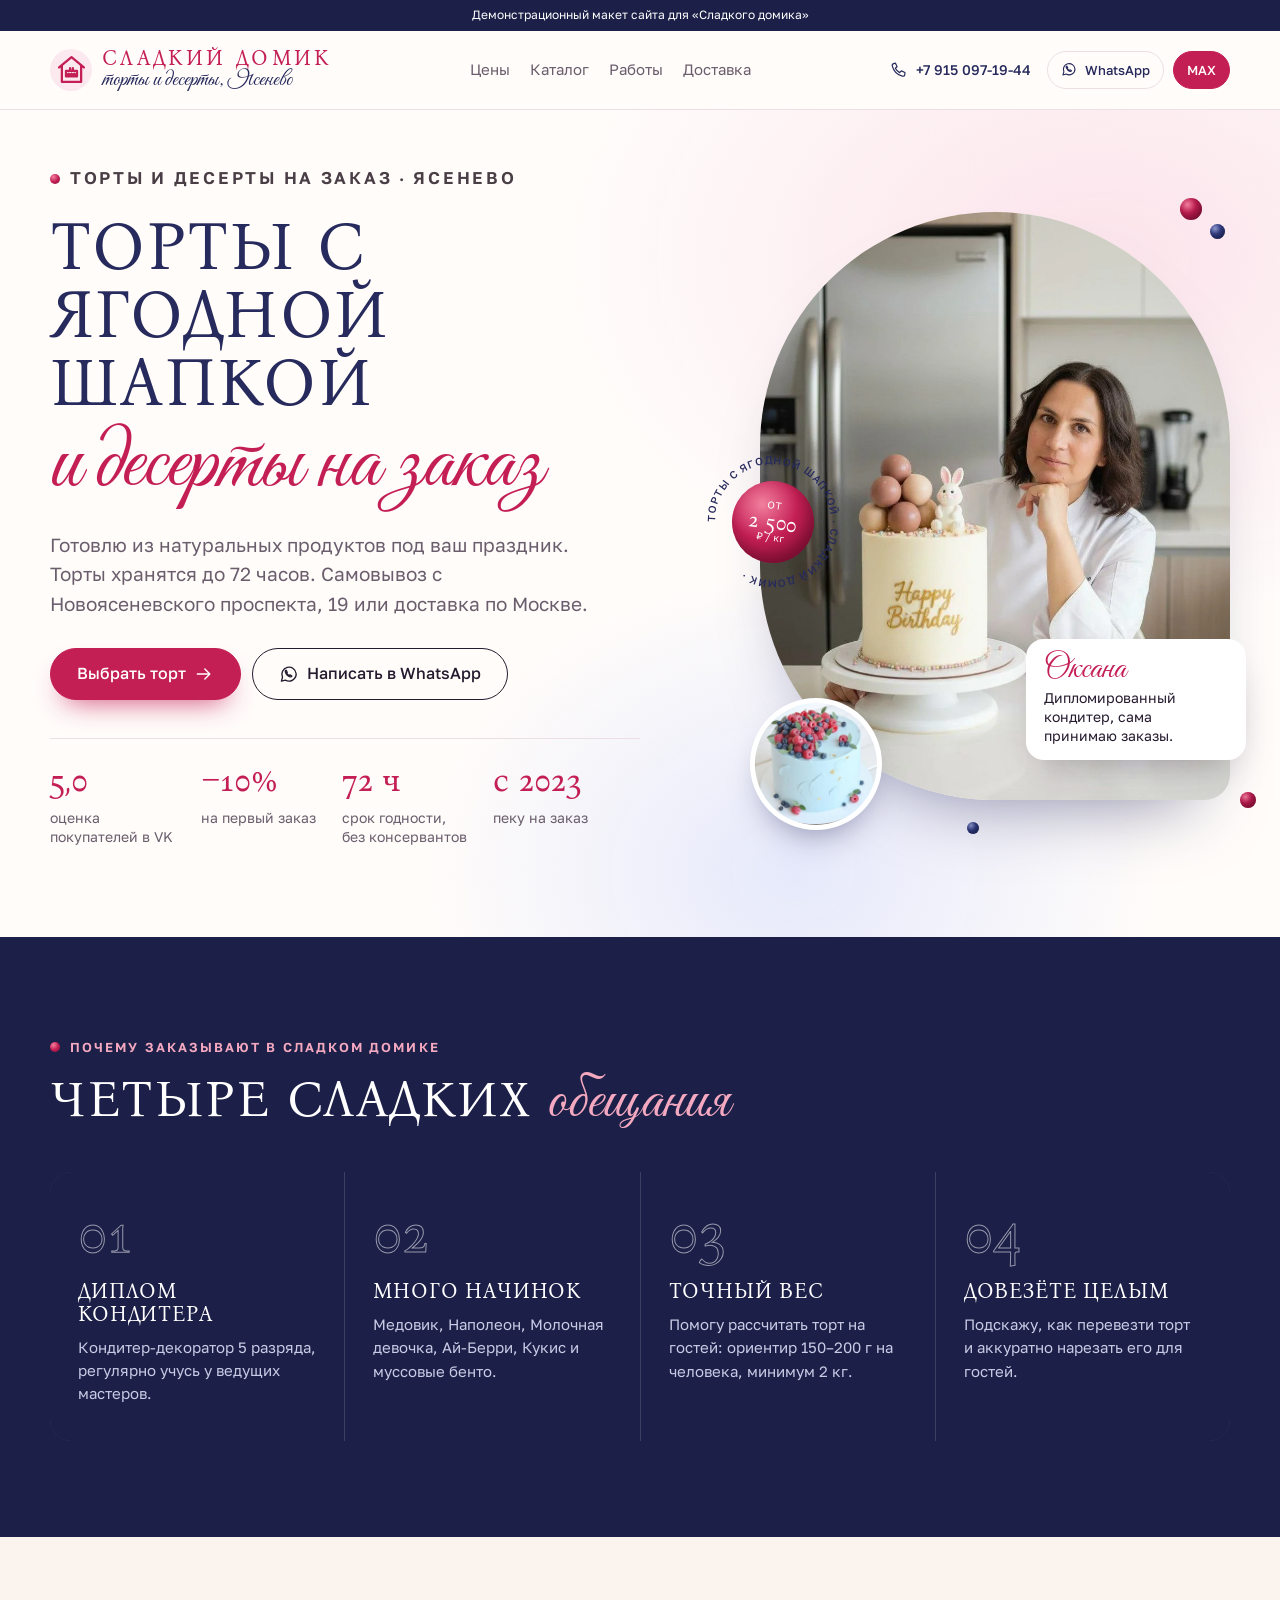
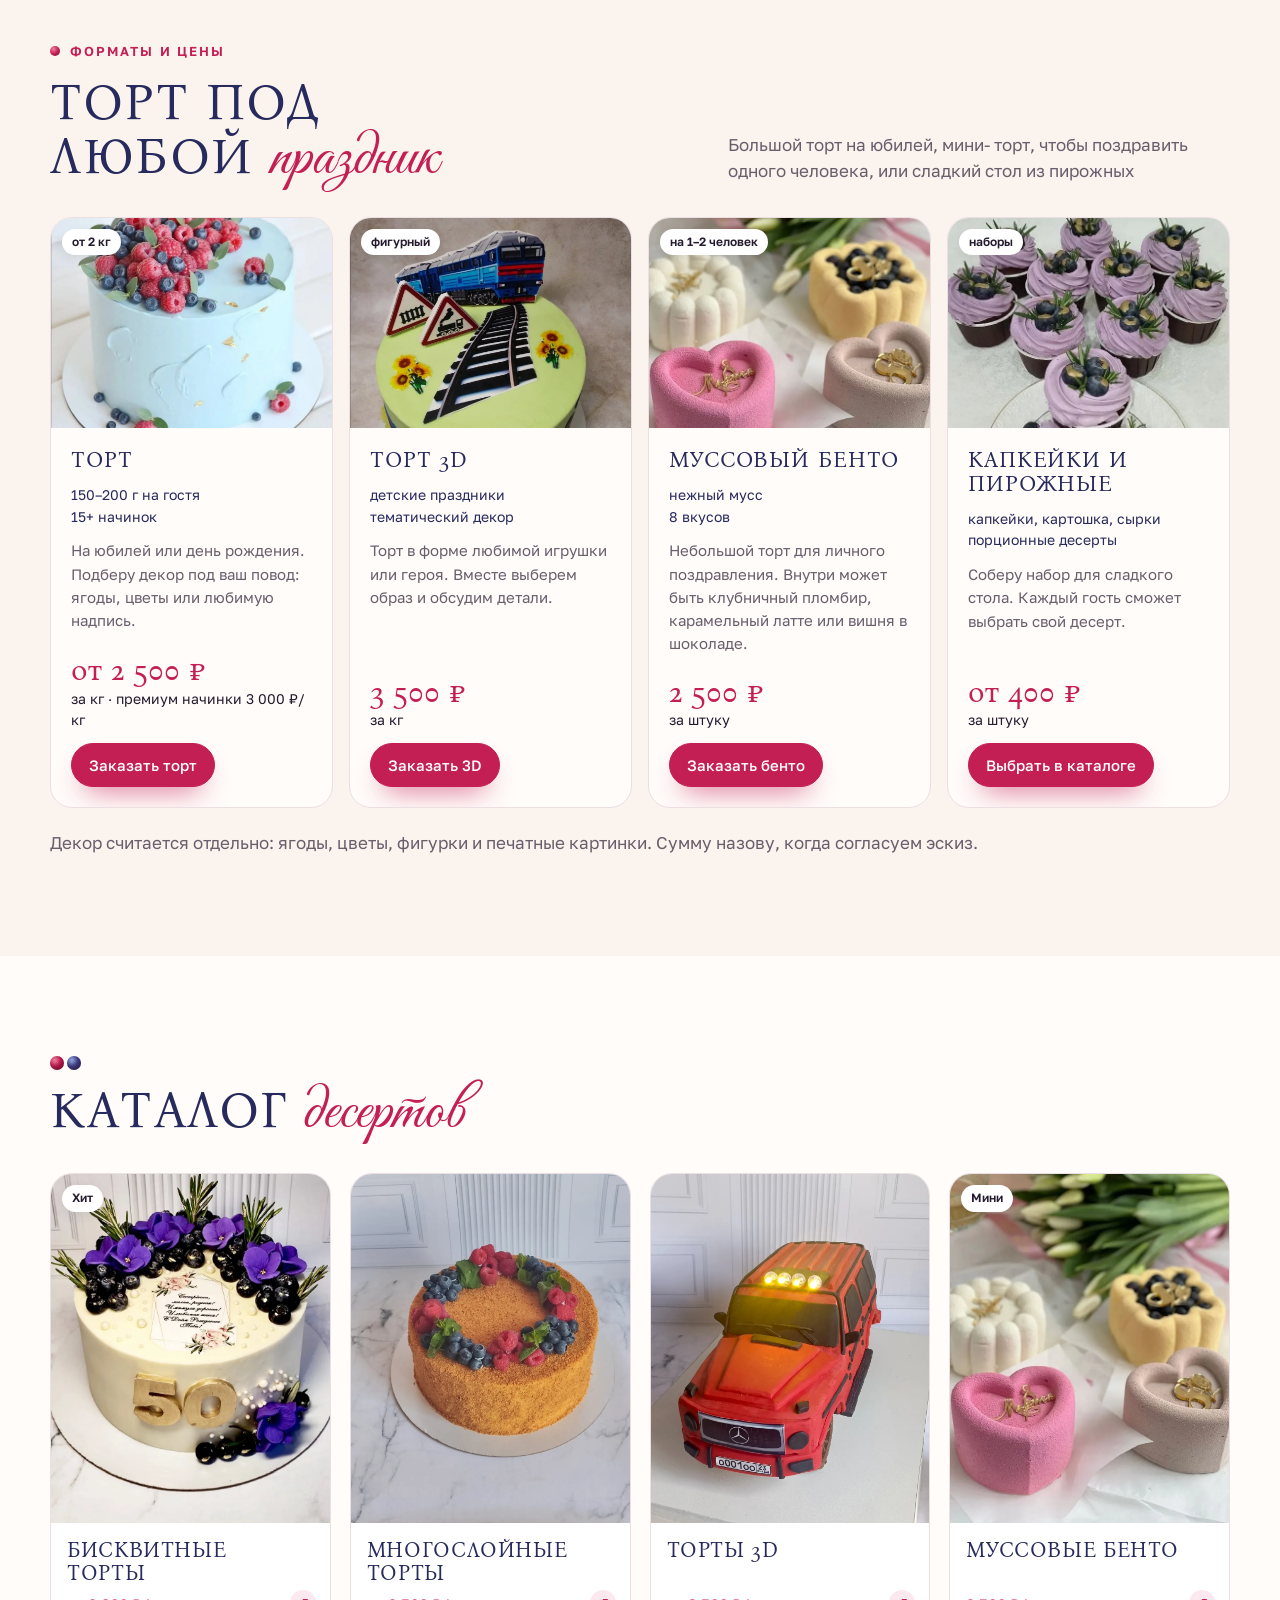
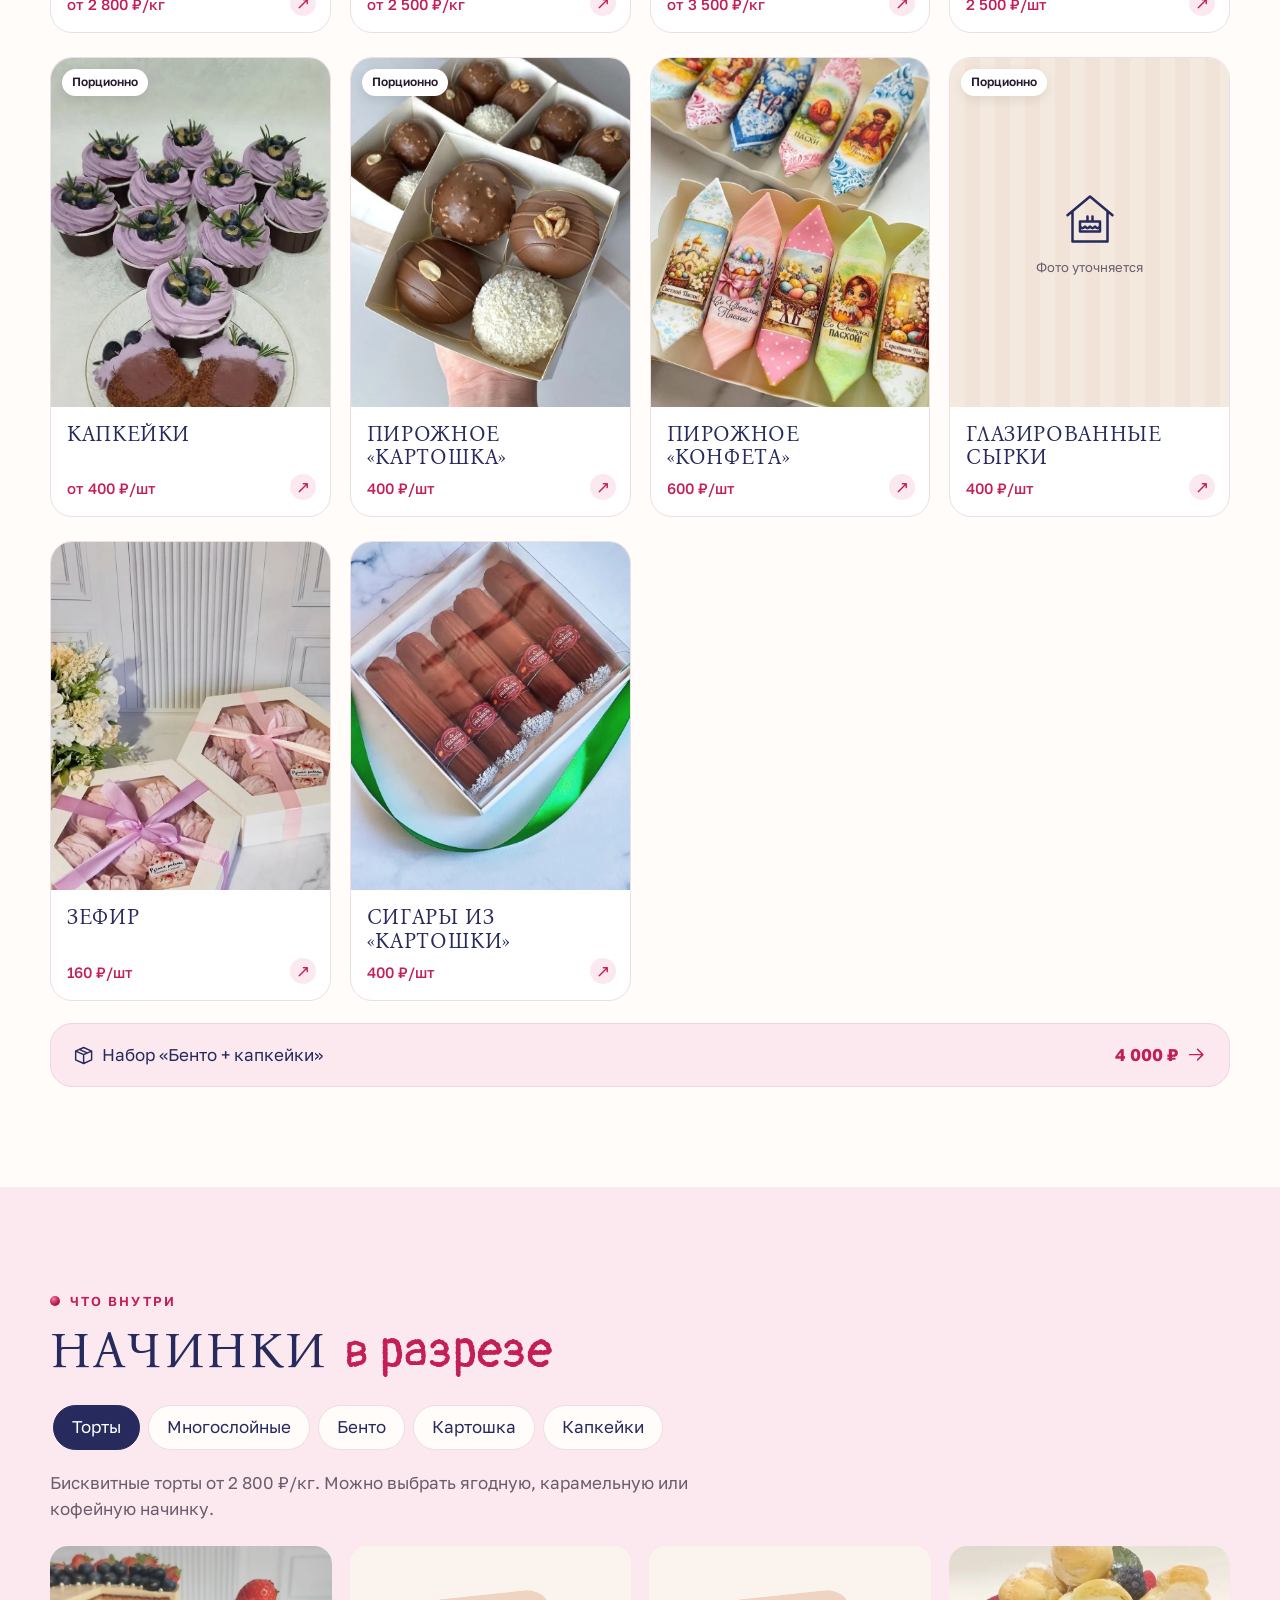
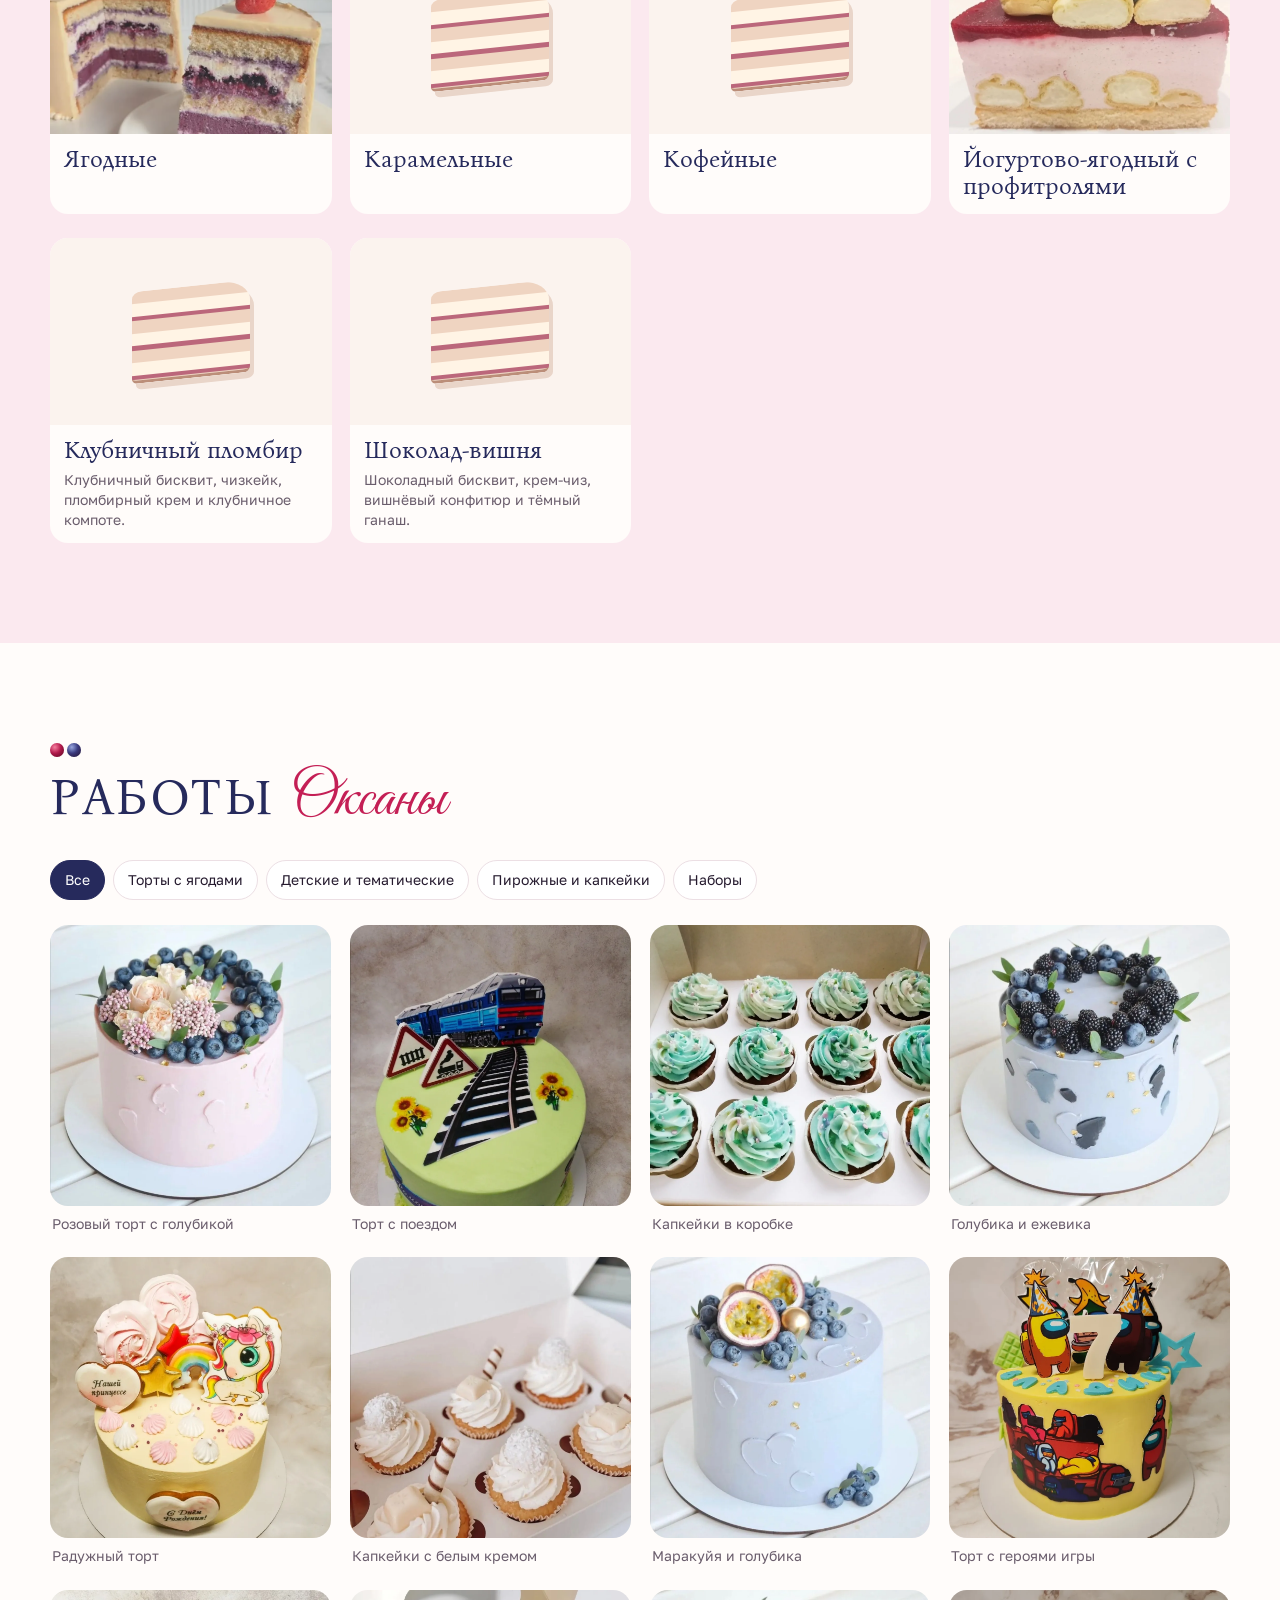
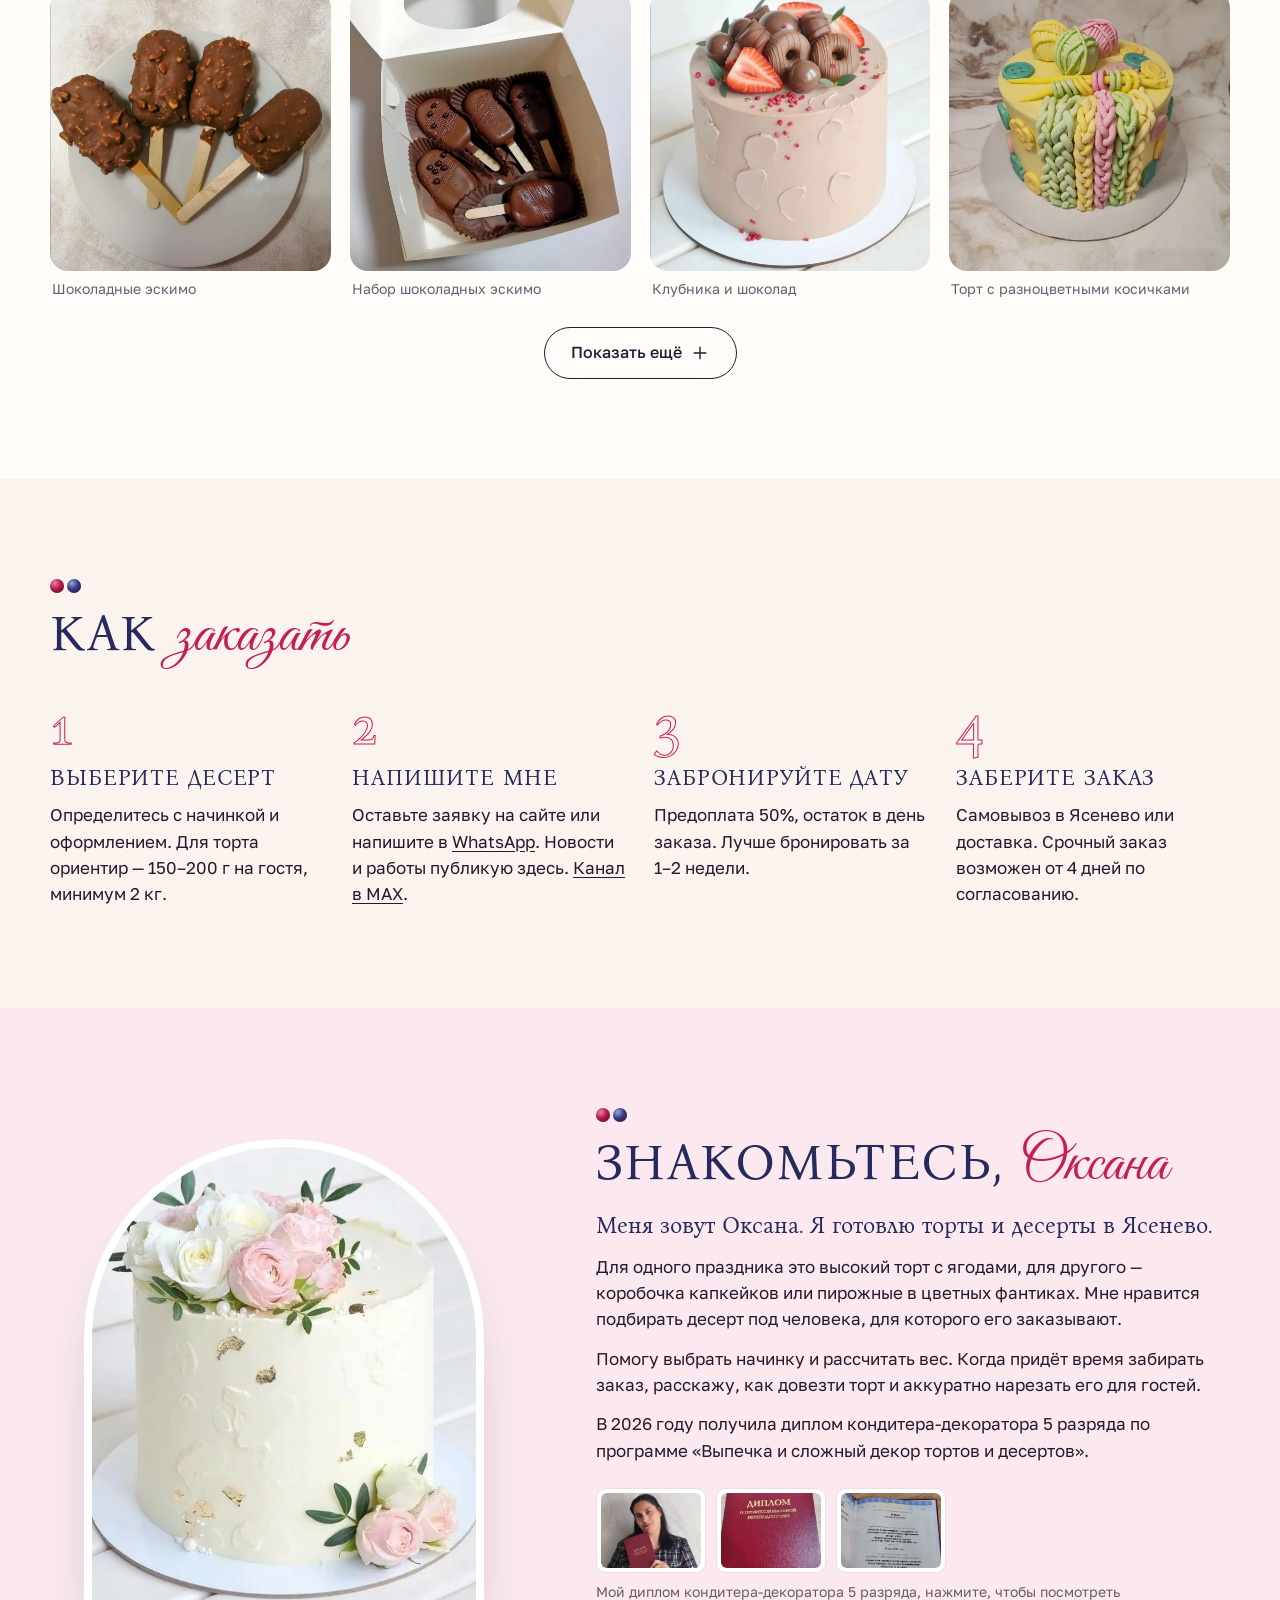
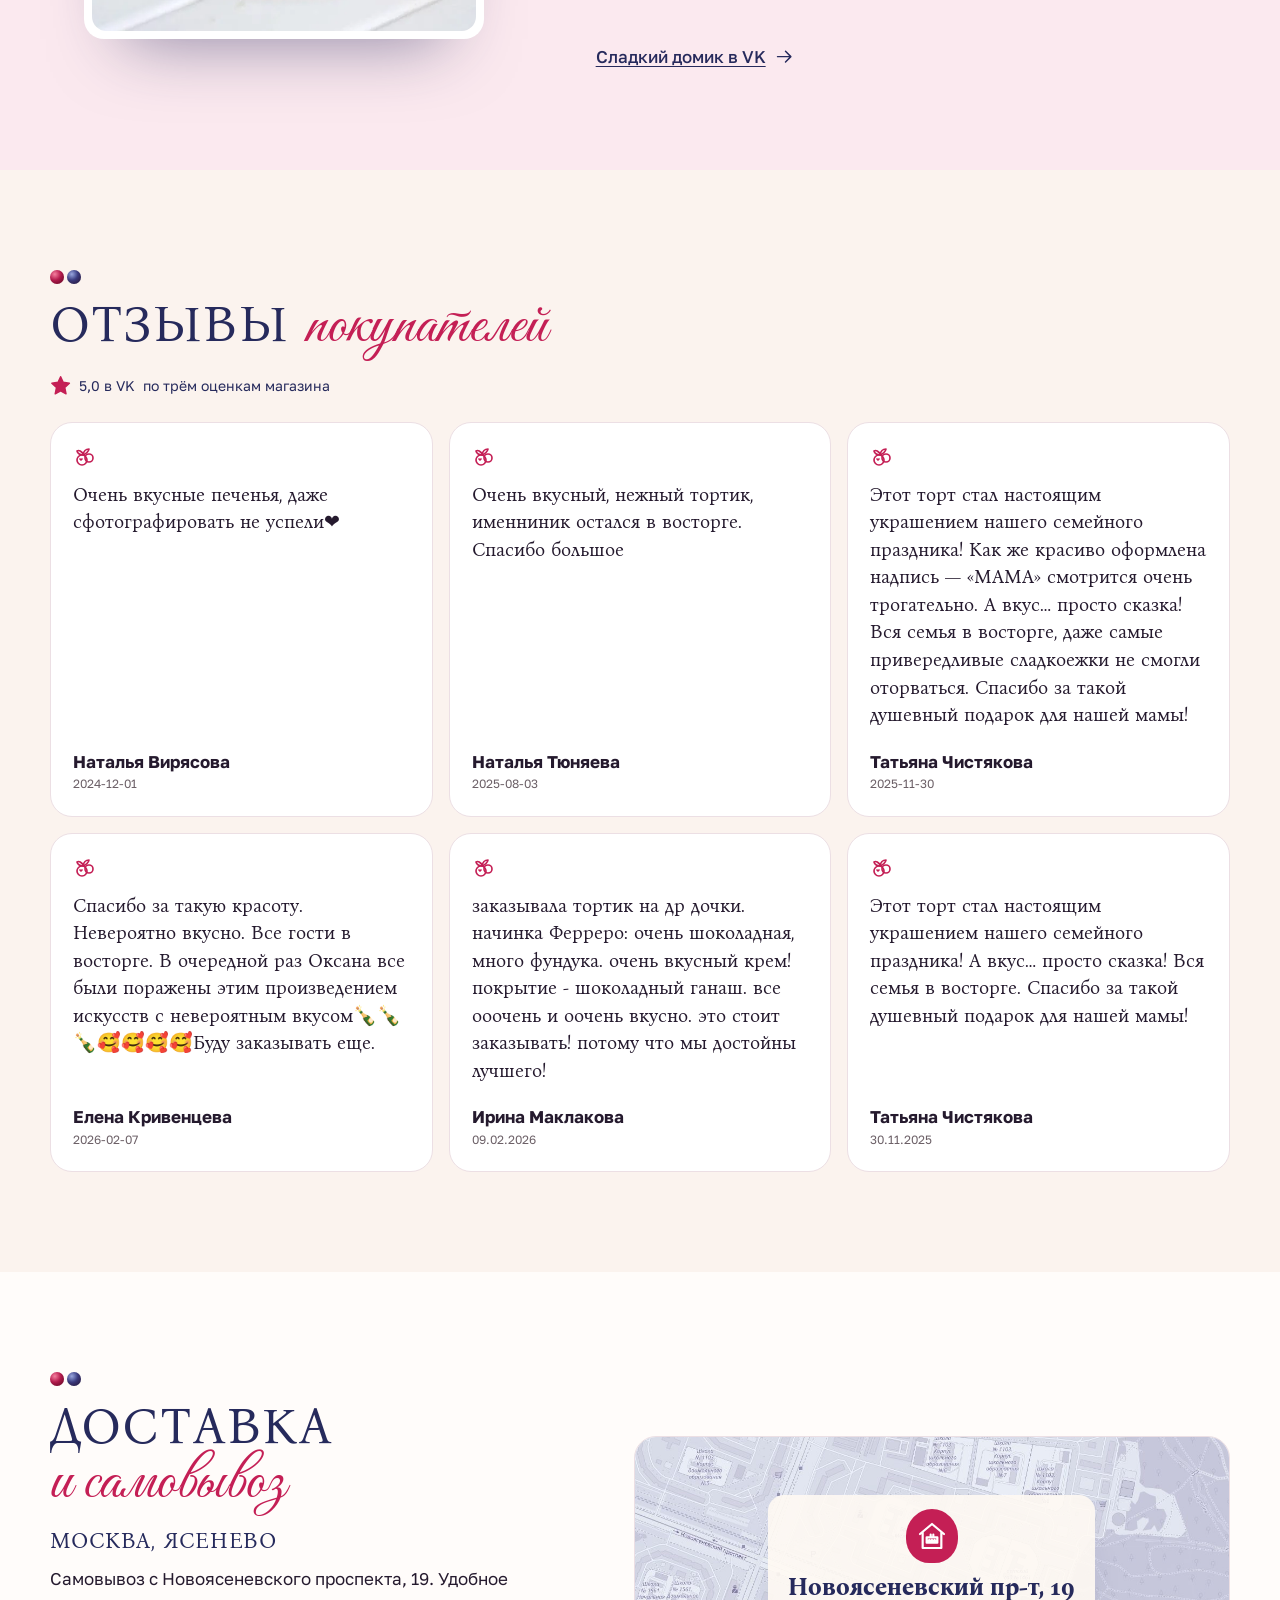
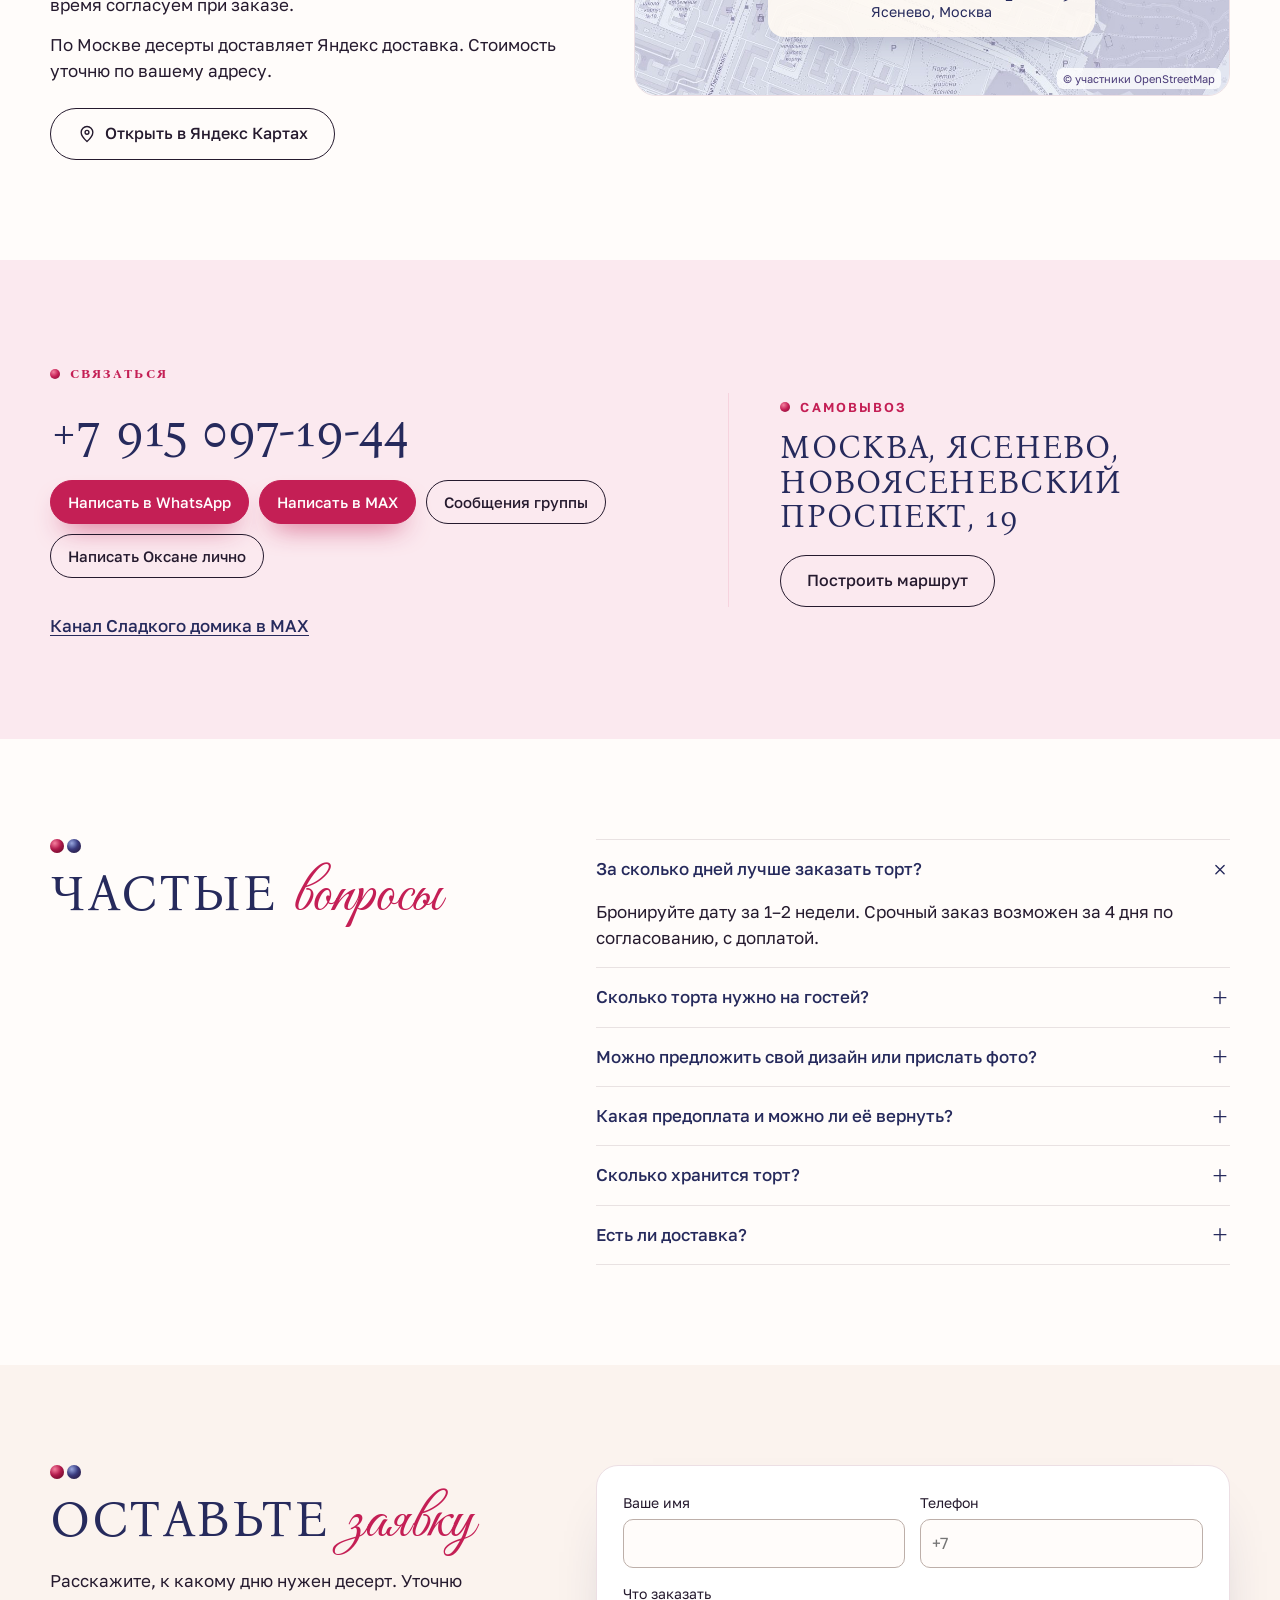
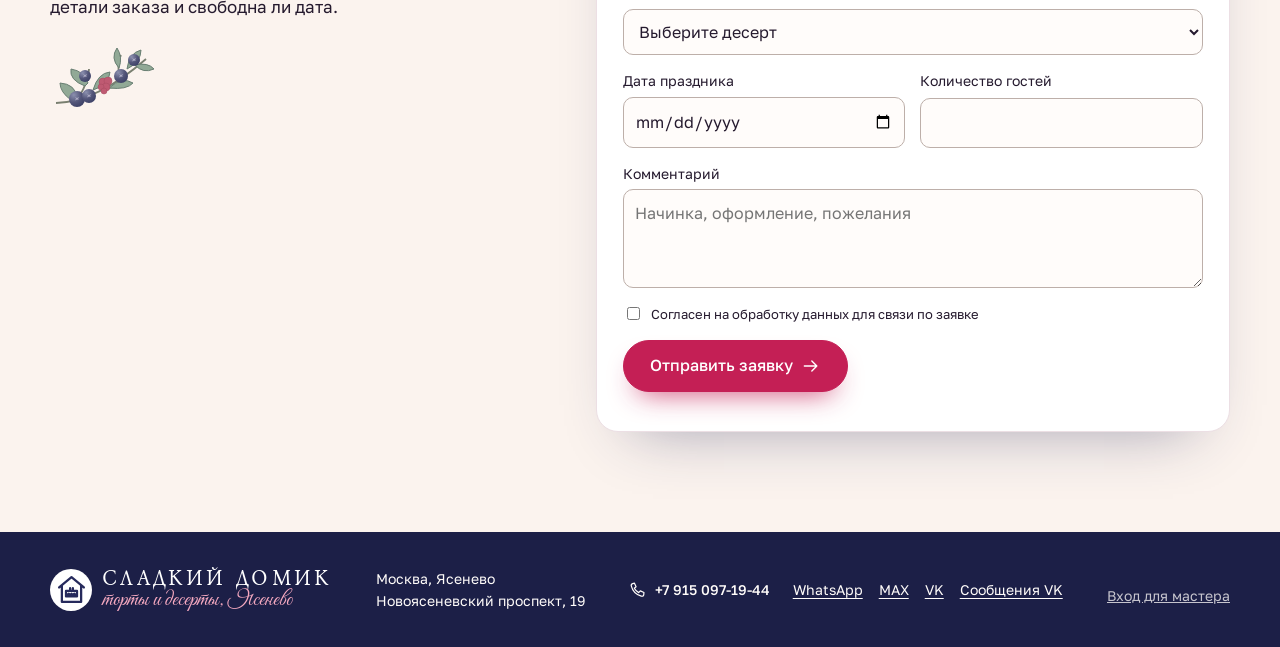
==== commit c56976ef: "Начинки в разрезе с вкладками, редакторы мастера: начинки, форматы, обещания, отзывы Co-Authored-By:" ====
--- a/index.html
+++ b/index.html
@@ -7,11 +7,11 @@
 <meta name="theme-color" content="#CFE0EE">
 <title>Сладкий домик | Торты и десерты на заказ в Ясенево</title>
 <meta name="description" content="Торты Оксаны с ягодами и кремовыми цветами. Выберите начинку, посмотрите форматы и цены и оставьте заявку. Москва, Ясенево.">
-<link rel="stylesheet" href="style.css?v=6">
-<script>document.write('<script src="data.js?t=' + Math.floor(Date.now() / 6e4) + '"><\/script>')</script>
-<script src="app.js?v=4" defer>
+<link rel="stylesheet" href="style.css?v=7">
+<script>document.write('<script src="data.js?v=5&t=' + Math.floor(Date.now() / 6e4) + '"><\/script>')</script>
+<script src="app.js?v=5" defer>
 </script>
-<script src="master.js?v=4" defer>
+<script src="master.js?v=5" defer>
 </script>
 </head>
 <body id="top">
@@ -201,64 +201,18 @@
 <div class="wrap">
 <p class="kicker">Почему заказывают в Сладком домике</p>
 <h2 id="acc-h">Четыре сладких <span class="script">обещания</span></h2>
-<div class="acc-grid">
-<div class="acc"><em>01</em><h3>Диплом кондитера</h3><p>Кондитер-декоратор 5 разряда, регулярно учусь у ведущих мастеров.</p></div>
-<div class="acc"><em>02</em><h3>Много начинок</h3><p>Медовик, Наполеон, Молочная девочка, Ай-Берри, Кукис и муссовые бенто.</p></div>
-<div class="acc"><em>03</em><h3>Точный вес</h3><p>Помогу рассчитать торт на гостей: ориентир 150–200 г на человека, минимум 2 кг.</p></div>
-<div class="acc"><em>04</em><h3>Довезёте целым</h3><p>Подскажу, как перевезти торт и аккуратно нарезать его для гостей.</p></div>
-</div>
-</div>
-</section>
-<section id="formats" class="section cream" aria-labelledby="formats-h">
+<div class="acc-grid"></div>
+</div>
+</section>
+<section id="formats" data-text-start="31" data-hide-start="14" class="section cream" aria-labelledby="formats-h">
 <div class="wrap">
 <div class="formats-head">
 <div><p class="kicker">Форматы и цены</p>
 <h2 id="formats-h">Торт под любой <span class="script">праздник</span></h2></div>
 <p>Большой торт на юбилей, бенто, чтобы поздравить одного человека, или сладкий стол из пирожных</p>
 </div>
-<div class="format-grid">
-<article class="format-card">
-<div class="format-photo"><img src="img/a457239216.webp" alt="Торт" loading="lazy"><span class="tag">от 2 кг</span></div>
-<div class="format-body">
-<h3>Торт</h3>
-<div class="format-meta"><span>150–200 г на гостя</span><span>15+ начинок</span></div>
-<p>На юбилей или день рождения. Подберу декор под ваш повод: ягоды, цветы или любимую надпись.</p>
-<div class="format-price"><strong>от 2 500 ₽</strong><small>за кг · премиум начинки 3 000 ₽/кг</small></div>
-<button type="button" class="btn" data-order-product="Бисквитные торты">Заказать торт</button>
-</div>
-</article>
-<article class="format-card">
-<div class="format-photo"><img src="img/a457239238.webp" alt="Торт 3D" loading="lazy"><span class="tag">фигурный</span></div>
-<div class="format-body">
-<h3>Торт 3D</h3>
-<div class="format-meta"><span>детские праздники</span><span>тематический декор</span></div>
-<p>Торт в форме любимой игрушки или героя. Вместе выберем образ и обсудим детали.</p>
-<div class="format-price"><strong>3 500 ₽</strong><small>за кг</small></div>
-<button type="button" class="btn" data-order-product="Торты 3D">Заказать 3D</button>
-</div>
-</article>
-<article class="format-card">
-<div class="format-photo"><img src="img/m13353145-1.webp" alt="Муссовый бенто" loading="lazy"><span class="tag">на 1–2 человек</span></div>
-<div class="format-body">
-<h3>Муссовый бенто</h3>
-<div class="format-meta"><span>нежный мусс</span><span>8 вкусов</span></div>
-<p>Небольшой торт для личного поздравления. Внутри может быть клубничный пломбир, карамельный латте или вишня в шоколаде.</p>
-<div class="format-price"><strong>2 500 ₽</strong><small>за штуку</small></div>
-<button type="button" class="btn" data-order-product="Муссовые бенто">Заказать бенто</button>
-</div>
-</article>
-<article class="format-card">
-<div class="format-photo"><img src="img/m13353085-1.webp" alt="Капкейки и пирожные" loading="lazy"><span class="tag">наборы</span></div>
-<div class="format-body">
-<h3>Капкейки и пирожные</h3>
-<div class="format-meta"><span>капкейки, картошка, сырки</span><span>порционные десерты</span></div>
-<p>Соберу набор для сладкого стола. Каждый гость сможет выбрать свой десерт.</p>
-<div class="format-price"><strong>от 400 ₽</strong><small>за штуку</small></div>
-<a href="#catalog" class="btn">Выбрать в каталоге</a>
-</div>
-</article>
-</div>
-<p class="format-note">Декор считается отдельно: ягоды, цветы, фигурки и печатные картинки. Сумму назову, когда согласуем эскиз.</p>
+<div class="format-grid"></div>
+<p class="format-note" data-text-start="66">Декор считается отдельно: ягоды, цветы, фигурки и печатные картинки. Сумму назову, когда согласуем эскиз.</p>
 </div>
 </section>
 <section id="catalog" class="section">
@@ -290,103 +244,16 @@
 </button>
 </div>
 </section>
-<section class="section blush scallop" id="fillings">
-<div class="wrap">
-<div class="heading">
-<span class="roofmark" aria-hidden="true">
-</span>
-<h2>Что внутри <span class="script">торта?</span></h2>
-</div>
-<div class="filling-layout">
-<figure class="slice">
-<img src="img/m13353316-3.webp" alt="Разрез торта с тёмными коржами и ягодной прослойкой" loading="lazy">
-<figcaption>Бисквитный торт в разрезе</figcaption>
-</figure>
-<div class="accordion">
-<details open>
-<summary>Многослойные торты<svg class="icon" aria-hidden="true">
-<use href="#i-plus"/>
-</svg>
-</summary>
-<div>
-<ul>
-<li>Медовик и Наполеон — 2 500 ₽/кг</li>
-<li>Молочная девочка, Ай-Берри — 2 900 ₽/кг</li>
-<li>Кукис с карамелью или ягодами — 2 900 ₽/кг</li>
-</ul>
-</div>
-</details>
-<details>
-<summary>Муссовые бенто<svg class="icon" aria-hidden="true">
-<use href="#i-plus"/>
-</svg>
-</summary>
-<div>
-<ul>
-<li>Вишня в шоколаде</li>
-<li>Молочный ломтик</li>
-<li>Клубничный пломбир</li>
-<li>Смородина с ванилью</li>
-<li>Карамельный латте</li>
-<li>Орео капучино</li>
-<li>Рафаэлло</li>
-<li>Пина колада</li>
-</ul>
-</div>
-</details>
-<details>
-<summary>Пирожное «Картошка»<svg class="icon" aria-hidden="true">
-<use href="#i-plus"/>
-</svg>
-</summary>
-<div>
-<ul>
-<li>Сникерс</li>
-<li>Шоколадный пломбир</li>
-<li>Ферреро</li>
-<li>Тирамису</li>
-<li>Киндер кантри</li>
-<li>Рафаэлло</li>
-<li>Мак с лимоном</li>
-<li>Вишня</li>
-</ul>
-</div>
-</details>
-<details>
-<summary>Cake to go<svg class="icon" aria-hidden="true">
-<use href="#i-plus"/>
-</svg>
-</summary>
-<div>
-<ul>
-<li>Какао-десерт</li>
-<li>Пряный латте</li>
-<li>Дальгона</li>
-<li>Клубничный мохито</li>
-<li>Манго-маракуйя</li>
-<li>Сент-Клемент</li>
-</ul>
-</div>
-</details>
-<details>
-<summary>Клубничный пломбир<svg class="icon" aria-hidden="true">
-<use href="#i-plus"/>
-</svg>
-</summary>
-<div>Ванильные коржи, сливочный чизкейк, клубничный крем и клубничная начинка.</div>
-</details>
-<details>
-<summary>Шоколад-вишня<svg class="icon" aria-hidden="true">
-<use href="#i-plus"/>
-</svg>
-</summary>
-<div>Шоколадные коржи, ганаш и вишня.</div>
-</details>
-</div>
-</div>
-</div>
-</section>
-<section class="section" id="works">
+<section class="section blush scallop" id="fillings" aria-labelledby="fill-heading">
+<div class="wrap">
+<p class="kicker">Что внутри</p>
+<h2 id="fill-heading">Начинки <span class="script">в разрезе</span></h2>
+<div class="fill-tabs" role="group" aria-label="Виды десертов"></div>
+<p class="fill-intro"></p>
+<div class="fill-grid"></div>
+</div>
+</section>
+<section class="section" id="works" data-text-start="107">
 <div class="wrap">
 <div class="garland" aria-hidden="true">
 <svg class="sprig" viewBox="0 0 108 68" aria-hidden="true">
@@ -454,7 +321,7 @@
 <div class="house-shadow">
 <div class="house-frame">
 <div class="house-glass">
-<img src="img/a457239256.webp" alt="Работа Оксаны — молочный торт с кремовыми цветами" loading="lazy">
+<img data-image-key="i28" src="img/a457239256.webp" alt="Работа Оксаны — молочный торт с кремовыми цветами" loading="lazy">
 </div>
 </div>
 </div>
@@ -469,9 +336,9 @@
 <p>Помогу выбрать начинку и рассчитать вес. Когда придёт время забирать заказ, расскажу, как довезти торт и аккуратно нарезать его для гостей.</p>
 <p>В 2026 году получила диплом кондитера-декоратора 5 разряда по программе «Выпечка и сложный декор тортов и десертов».</p>
 <figure class="diploma"><div class="docs">
-<button type="button" aria-haspopup="dialog"><img src="img/diplom/p987-457242515.webp" alt="Оксана с дипломом" loading="lazy"></button>
-<button type="button" aria-haspopup="dialog"><img src="img/diplom/p987-457242516.webp" alt="Обложка диплома" loading="lazy"></button>
-<button type="button" aria-haspopup="dialog"><img src="img/diplom/p987-457242517.webp" alt="Разворот диплома" loading="lazy"></button>
+<button type="button" aria-haspopup="dialog"><img data-image-key="i29" src="img/diplom/p987-457242515.webp" alt="Оксана с дипломом" loading="lazy"></button>
+<button type="button" aria-haspopup="dialog"><img data-image-key="i30" src="img/diplom/p987-457242516.webp" alt="Обложка диплома" loading="lazy"></button>
+<button type="button" aria-haspopup="dialog"><img data-image-key="i31" src="img/diplom/p987-457242517.webp" alt="Разворот диплома" loading="lazy"></button>
 </div><figcaption>Мой диплом кондитера-декоратора 5 разряда, нажмите, чтобы посмотреть</figcaption></figure>
 <a href="https://vk.ru/instadesertiko" class="textlink" target="_blank" rel="noopener noreferrer">Сладкий домик в VK <svg class="icon" aria-hidden="true">
 <use href="#i-arrow"/>
@@ -492,71 +359,10 @@
 <use href="#i-star"/>
 </svg> 5,0 в VK <span>по трём оценкам магазина</span>
 </div>
-<div class="rv-grid">
-<figure class="review">
-<svg class="icon" aria-hidden="true">
-<use href="#i-berry"/>
-</svg>
-<blockquote>Очень вкусные печенья, даже сфотографировать не успели❤</blockquote>
-<figcaption>
-<b>Наталья Вирясова</b>
-<span>2024-12-01</span>
-</figcaption>
-</figure>
-<figure class="review">
-<svg class="icon" aria-hidden="true">
-<use href="#i-berry"/>
-</svg>
-<blockquote>Очень вкусный, нежный  тортик, именниник остался в восторге. Спасибо большое</blockquote>
-<figcaption>
-<b>Наталья Тюняева</b>
-<span>2025-08-03</span>
-</figcaption>
-</figure>
-<figure class="review">
-<svg class="icon" aria-hidden="true">
-<use href="#i-berry"/>
-</svg>
-<blockquote>Этот торт стал настоящим украшением нашего семейного праздника! Как же красиво оформлена надпись — «МАМА» смотрится очень трогательно. А вкус… просто сказка! Вся семья в восторге, даже самые привередливые сладкоежки не смогли оторваться. Спасибо за такой душевный подарок для нашей мамы!</blockquote>
-<figcaption>
-<b>Татьяна Чистякова</b>
-<span>2025-11-30</span>
-</figcaption>
-</figure>
-<figure class="review">
-<svg class="icon" aria-hidden="true">
-<use href="#i-berry"/>
-</svg>
-<blockquote>Спасибо за такую красоту. Невероятно вкусно. Все гости в восторге. В очередной раз Оксана все были поражены этим произведением искусств с невероятным вкусом🍾🍾🍾🥰🥰🥰🥰Буду заказывать еще.</blockquote>
-<figcaption>
-<b>Елена Кривенцева</b>
-<span>2026-02-07</span>
-</figcaption>
-</figure>
-<figure class="review">
-<svg class="icon" aria-hidden="true">
-<use href="#i-berry"/>
-</svg>
-<blockquote>заказывала тортик на др дочки. начинка Ферреро: очень шоколадная, много фундука. очень вкусный крем! покрытие - шоколадный ганаш. все ооочень и оочень вкусно. это стоит заказывать! потому что мы достойны лучшего!</blockquote>
-<figcaption>
-<b>Ирина Маклакова</b>
-<span>09.02.2026</span>
-</figcaption>
-</figure>
-<figure class="review">
-<svg class="icon" aria-hidden="true">
-<use href="#i-berry"/>
-</svg>
-<blockquote>Этот торт стал настоящим украшением нашего семейного праздника! А вкус… просто сказка! Вся семья в восторге. Спасибо за такой душевный подарок для нашей мамы!</blockquote>
-<figcaption>
-<b>Татьяна Чистякова</b>
-<span>30.11.2025</span>
-</figcaption>
-</figure>
-</div>
-</div>
-</section>
-<section class="section" id="delivery">
+<div class="rv-grid"></div>
+</div>
+</section>
+<section class="section" id="delivery" data-text-start="154" data-hide-start="32">
 <div class="wrap delivery">
 <div>
 <div class="heading">
@@ -573,7 +379,7 @@
 </svg> Открыть в Яндекс Картах</a>
 </div>
 <div class="map">
-<img src="img/map.jpg" loading="lazy" alt="">
+<img data-image-key="i32" src="img/map.jpg" loading="lazy" alt="">
 <div>
 <span>
 <svg class="icon" aria-hidden="true">
--- a/style.css
+++ b/style.css
@@ -124,10 +124,6 @@
 .no-photo .icon { width:60px; height:60px; stroke-width:1; }
 .bundle { margin-top:22px; display:flex; justify-content:space-between; align-items:center; gap:15px; padding:18px 22px; background:#f6e2e4; border-radius:12px; width:100%; color:var(--berry); text-align:left; }
 .bundle b { color:var(--raspberry); white-space:nowrap; }
-.filling-layout { display:grid; grid-template-columns:.8fr 1.2fr; gap:60px; align-items:start; }
-.slice { background:var(--milk); padding:9px 9px 13px; box-shadow:var(--shadow); transform:rotate(-1.7deg); max-width:390px; margin-inline:auto; }
-.slice img { aspect-ratio:1.03; object-position:center 58%; }
-.slice figcaption { text-align:center; padding-top:9px; color:var(--berry); font:18px var(--script); }
 details { border-bottom:1px solid #bdaeb155; }
 details:first-child { border-top:1px solid #bdaeb155; }
 summary { display:flex; align-items:center; justify-content:space-between; gap:12px; list-style:none; cursor:pointer; padding:16px 0; color:var(--berry); font-weight:500; }
@@ -228,7 +224,6 @@
   .product-info { padding:11px; }
   .product-info strong { font-size:19px; }
   .card-arrow { display:none; }
-  .filling-layout { gap:30px; }
   .dialog-layout { display:block; }
   dialog { max-width:480px; }
   .dialog-media img { min-height:0; height:36dvh; }
@@ -268,7 +263,7 @@
   .heading { margin-bottom:22px; }
   .garland { margin:-33px auto 10px; height:40px; }
   .roofmark { margin-bottom:7px; }
-  .filling-layout,.master,.delivery,.order-layout,.faq-layout { grid-template-columns:minmax(0,1fr); gap:24px; }
+  .master,.delivery,.order-layout,.faq-layout { grid-template-columns:minmax(0,1fr); gap:24px; }
   .filters button { font-size:13px; padding:7px 11px; }
   .product-grid,.work-grid { grid-template-columns:repeat(2,minmax(0,1fr)); gap:15px 10px; }
   .product-info strong { font-size:19px; }
@@ -276,8 +271,6 @@
   .tag { top:7px; left:7px; font-size:10px; }
   .bundle { padding:13px; font-size:14px; }
   .bundle span { justify-content:flex-start; }
-  .slice { width:80%; max-width:300px; }
-  .slice img { aspect-ratio:1.5; }
   .filters { gap:6px; }
   .work figcaption { font-size:15px; }
   .steps { gap:22px 15px; }
@@ -400,9 +393,6 @@
 .bundle { background:var(--blush); border:1px solid var(--rose); border-radius:22px; color:var(--berry); }
 .filters button { border-color:var(--line); background:#fff; border-radius:999px; }
 .filters button[aria-pressed=true] { background:var(--berry); border-color:var(--berry); }
-.slice { transform:none; border-radius:200px 200px 22px 22px; padding:8px; overflow:hidden; background:#fff; }
-.slice img { border-radius:192px 192px 16px 16px; }
-.slice figcaption { font:26px var(--script); color:var(--raspberry); }
 .work img { border-radius:18px; box-shadow:none; }
 .work figcaption { font:14px/1.35 'Golos Text',sans-serif; color:var(--soft); }
 .steps li > b { width:auto; height:auto; background:none !important; border-radius:0; font:400 58px/1 var(--display); color:transparent; -webkit-text-stroke:1px var(--raspberry); justify-content:start; display:block; margin-bottom:12px; }
@@ -495,3 +485,24 @@
   .contact-grid { gap:28px; }
   .contact-address { border-left:0; border-top:1px solid var(--rose); padding:25px 0 0; }
 }
+
+#fillings h2 { margin:10px 0 24px; }
+#fillings h2 .script { font-family:'Pangolin',cursive; font-size:1em; }
+.fill-tabs { display:flex; gap:8px; overflow-x:auto; padding:4px 3px 8px; scrollbar-width:thin; }
+.fill-tabs button { flex:none; min-height:42px; padding:8px 18px; border:1px solid var(--line); border-radius:30px; color:var(--berry); background:var(--milk); }
+.fill-tabs button[aria-pressed=true] { background:var(--berry); border-color:var(--berry); color:white; }
+.fill-intro { max-width:65ch; color:var(--soft); margin:12px 0 24px; }
+.fill-grid { display:grid; grid-template-columns:repeat(4,minmax(0,1fr)); gap:24px 18px; }
+.fill-card { overflow:hidden; border-radius:18px; background:var(--milk); padding-bottom:14px; }
+.fill-card h3,.fill-card p { margin:12px 14px 0; overflow-wrap:anywhere; }
+.fill-card h3 { font:400 clamp(18px,2vw,24px)/1.12 var(--display); text-transform:none; letter-spacing:0; }
+.fill-card p { font-size:14px; line-height:1.4; color:var(--soft); margin-top:6px; }
+.fill-visual { display:grid; place-items:center; aspect-ratio:3/2; background:var(--cream); }
+.fill-visual img { width:100%; height:100%; min-height:0; object-fit:cover; }
+.layer-slice { width:42%; height:49%; transform:skewY(-6deg); border-radius:8% 22% 6% 5%; border-bottom:3px solid #bb8e79; background:repeating-linear-gradient(to bottom,#efd4c1 0 14%,#fff4e5 14% 28%,#bb677b 28% 33%); box-shadow:4px 6px 0 #e9d5c9; }
+.review > img { width:100%; max-height:230px; object-fit:contain; margin-bottom:12px; border-radius:10px; }
+@media (max-width:760px) {
+  .fill-grid { grid-template-columns:repeat(2,minmax(0,1fr)); gap:14px 10px; }
+  .fill-card h3,.fill-card p { margin-inline:10px; }
+  .fill-tabs button { padding-inline:14px; }
+}
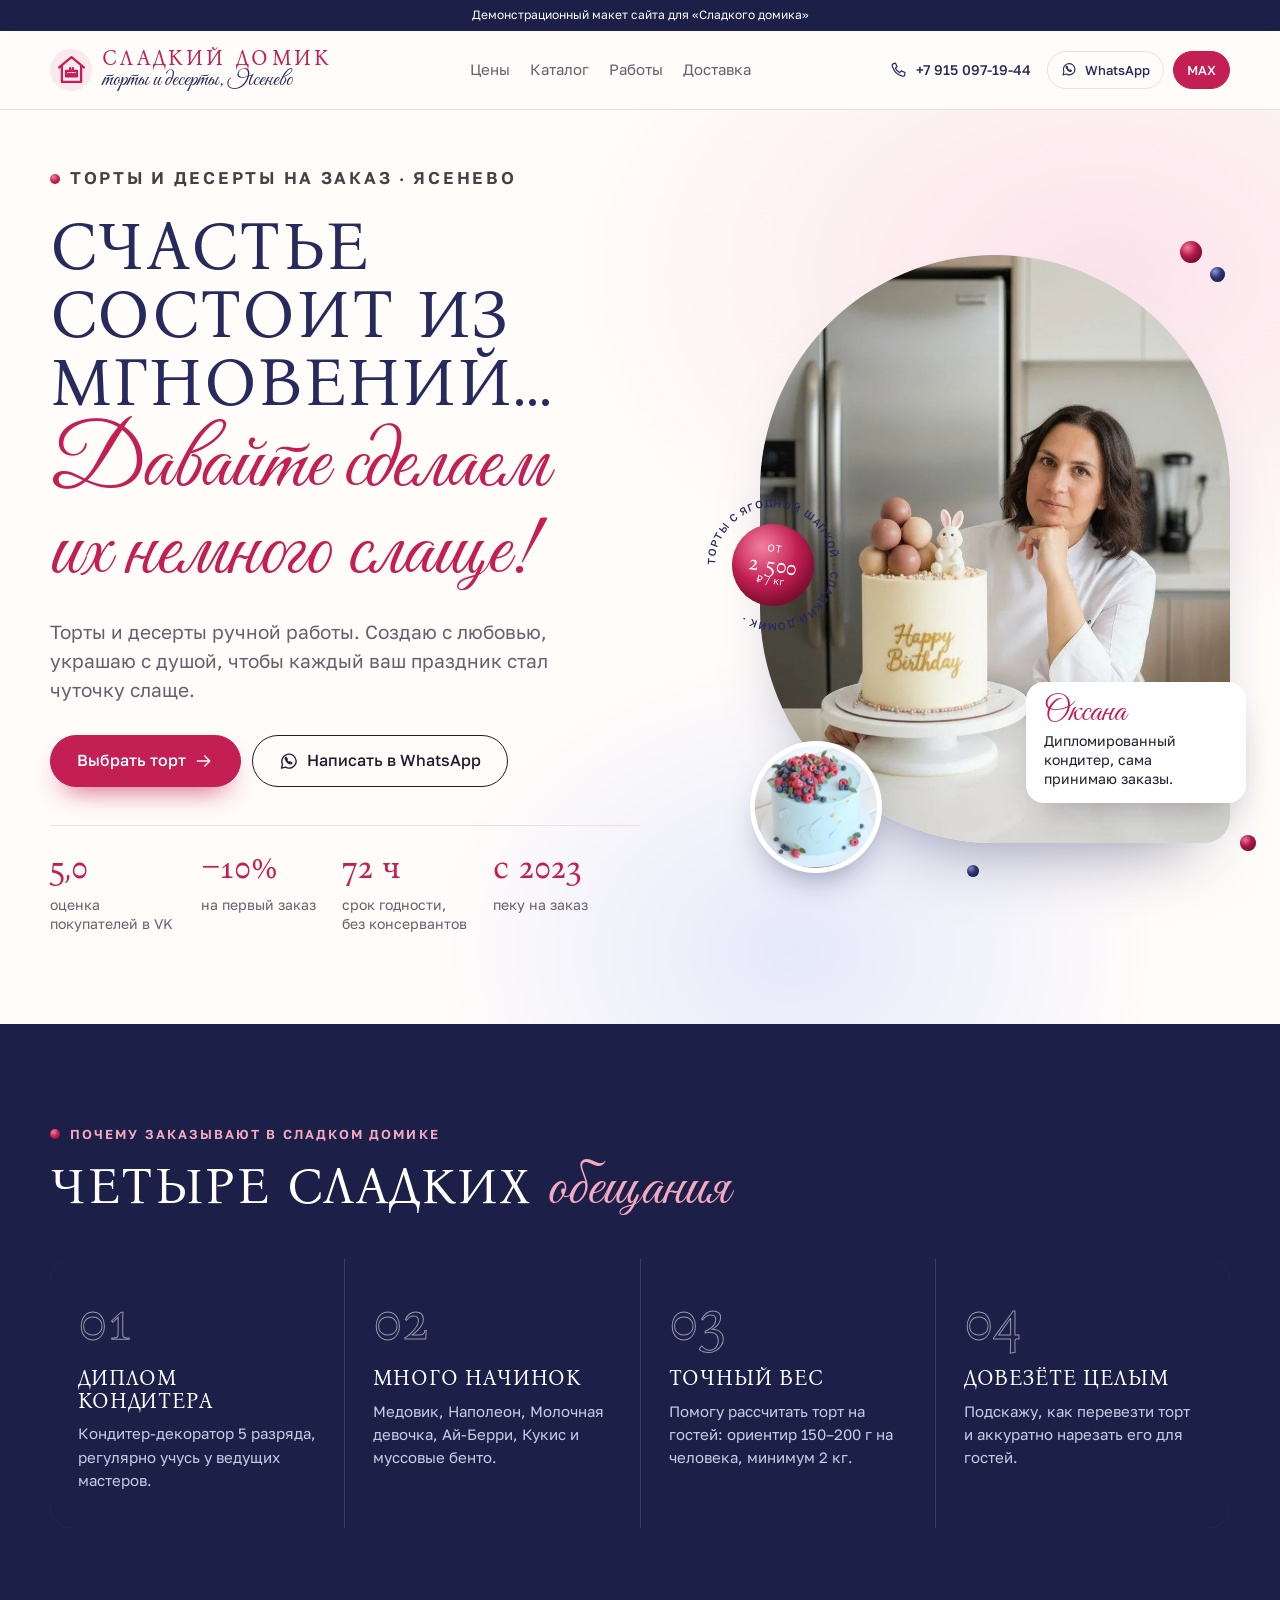
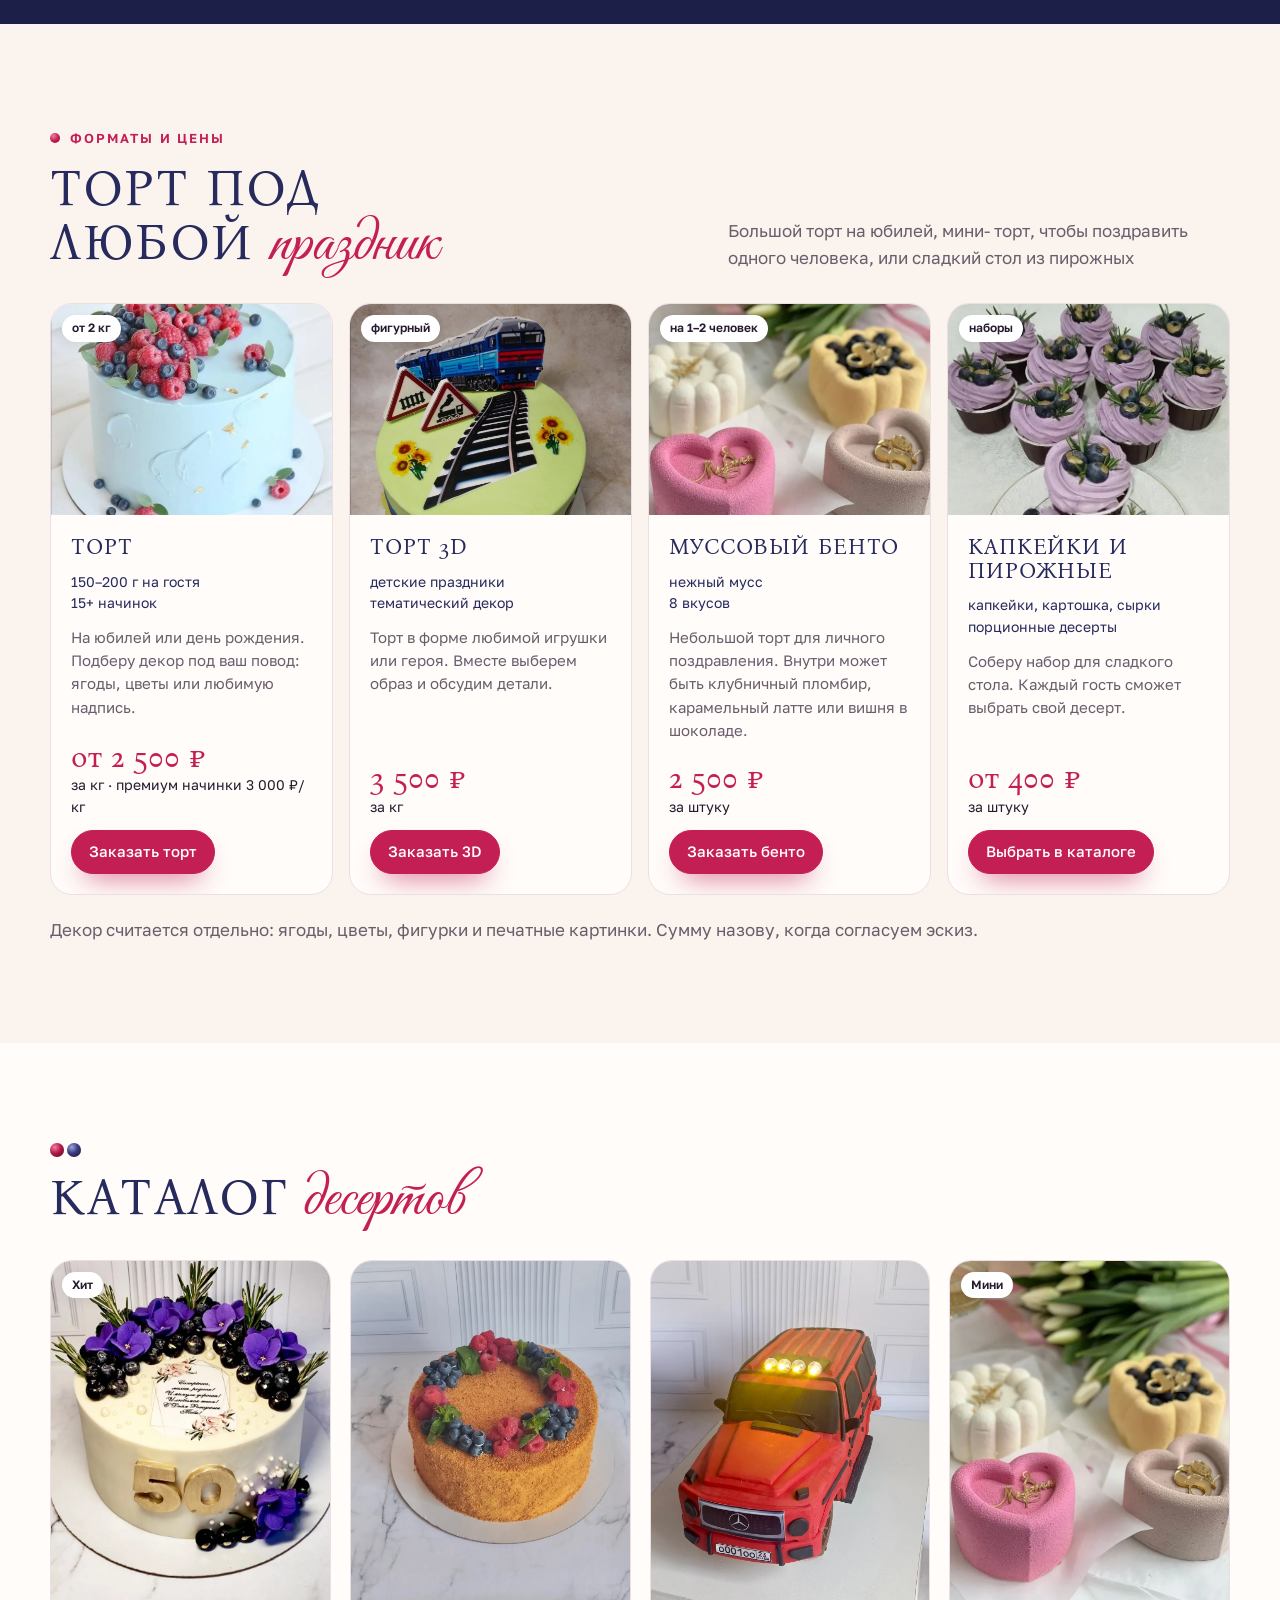
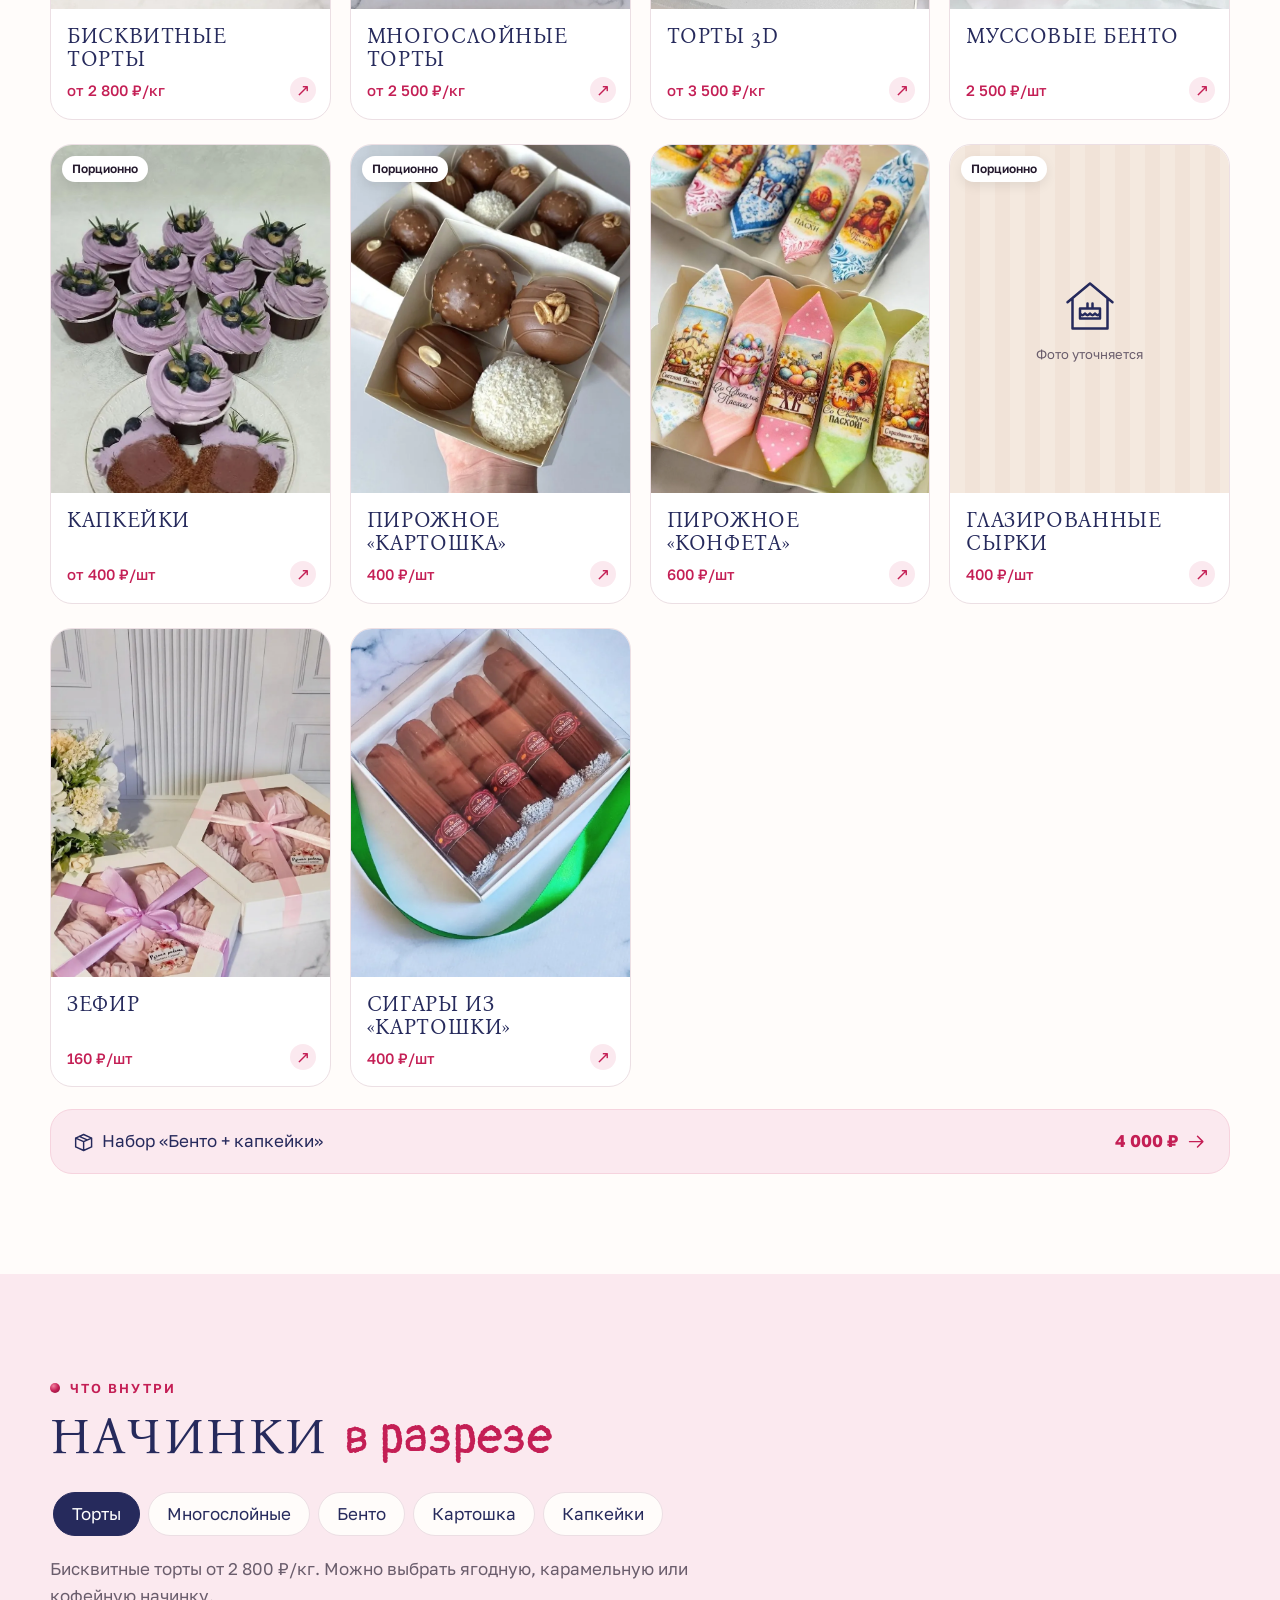
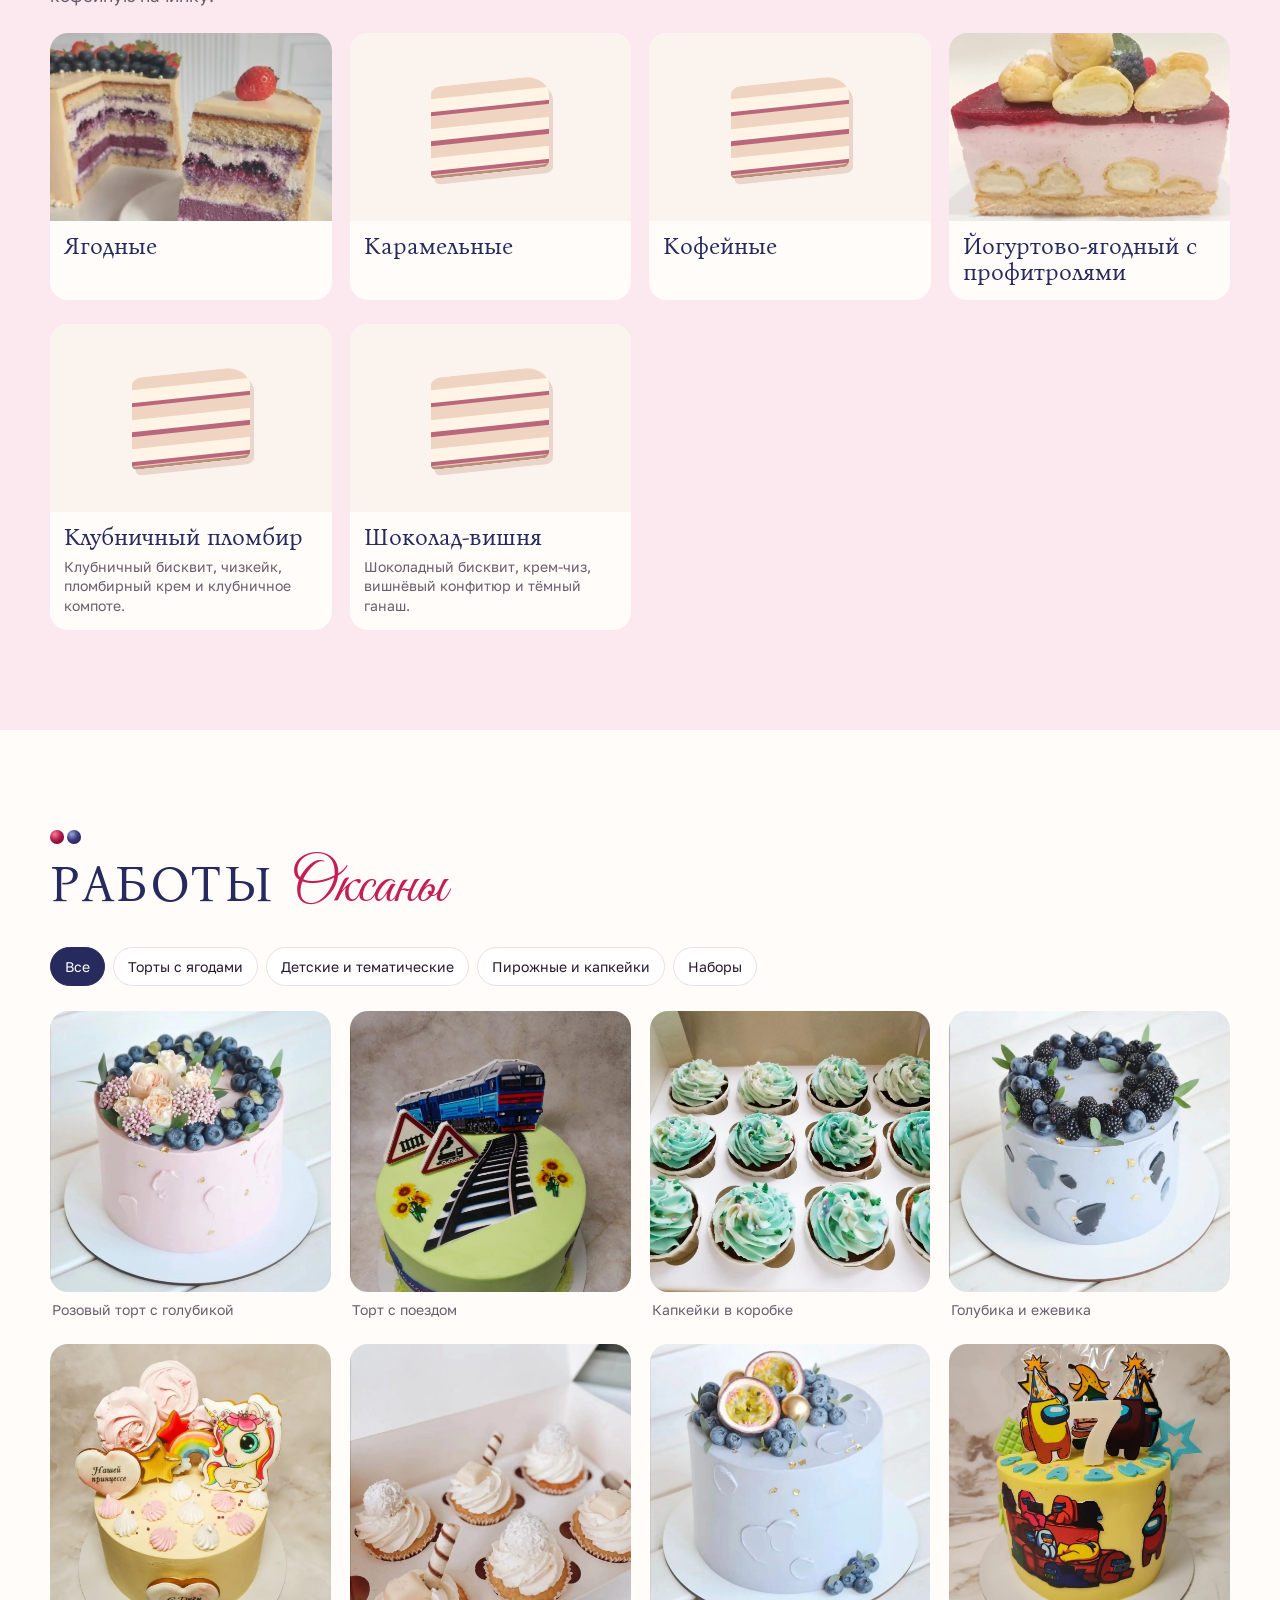
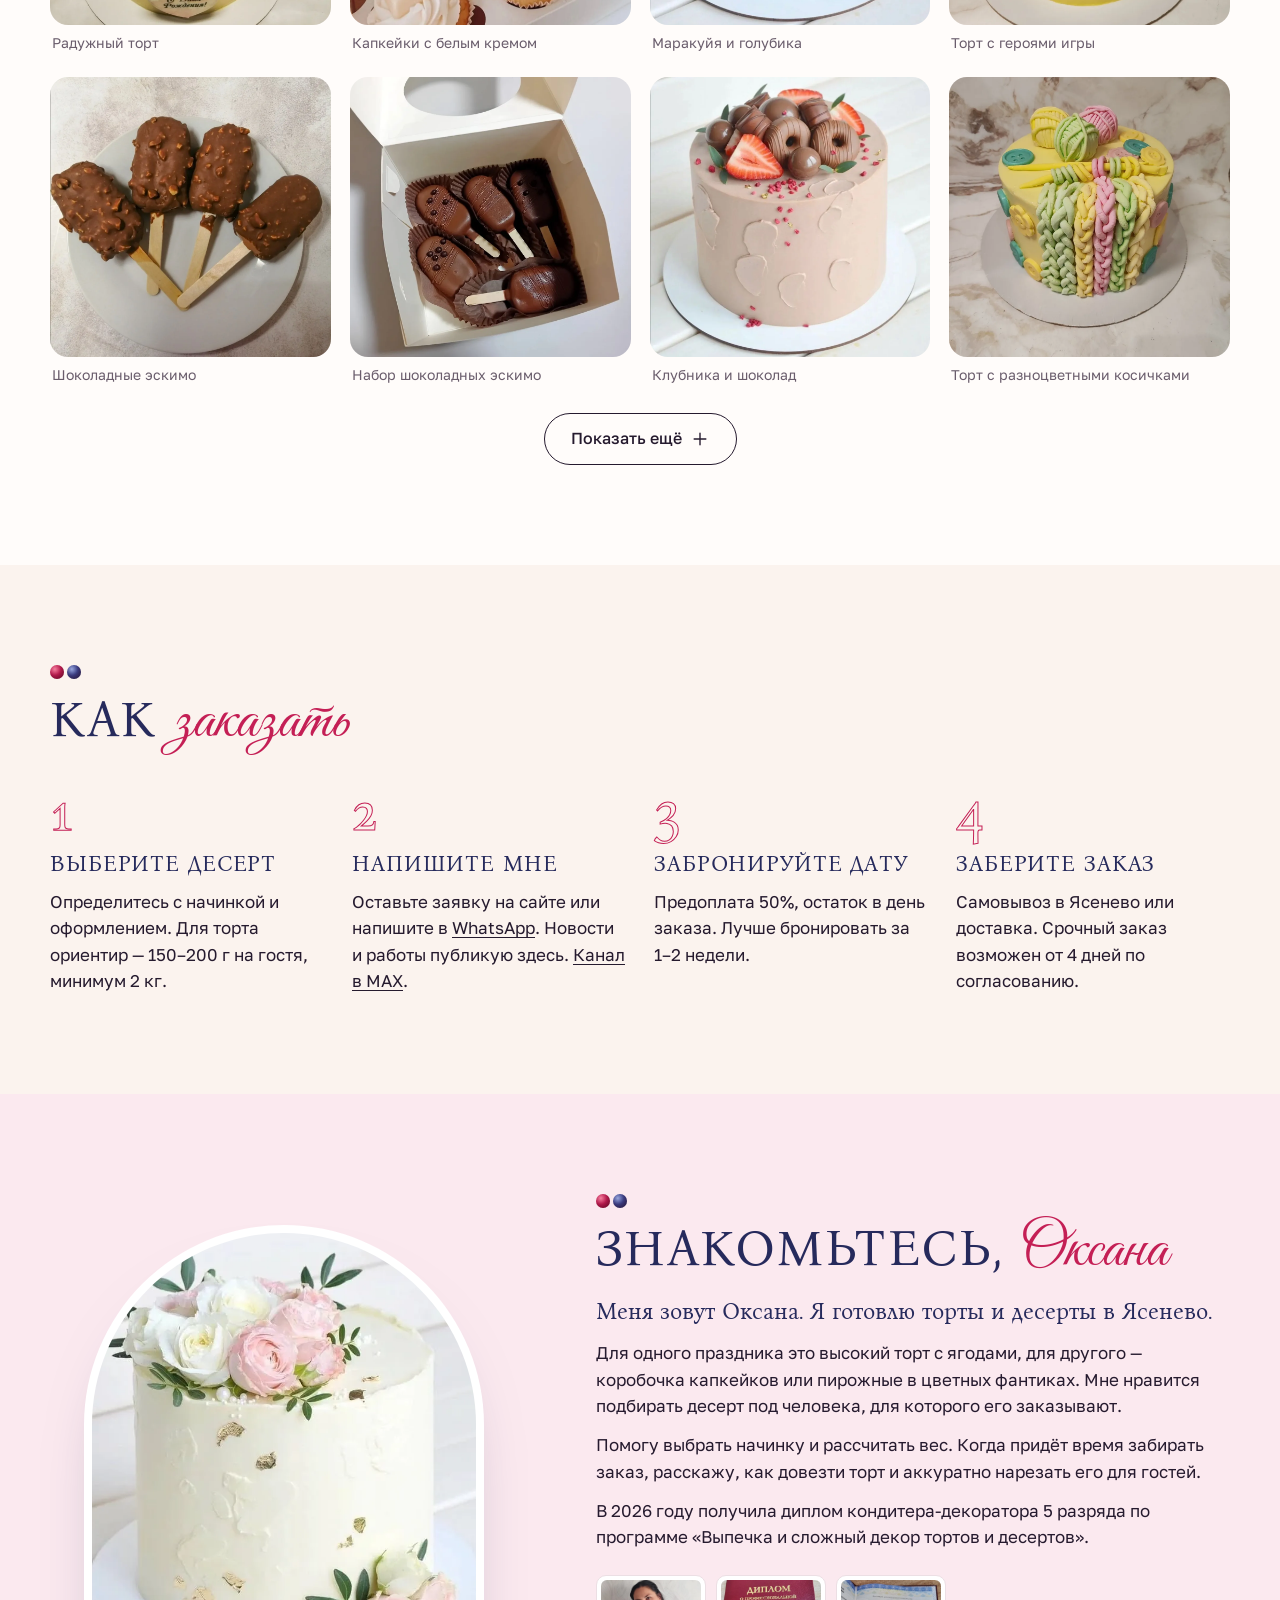
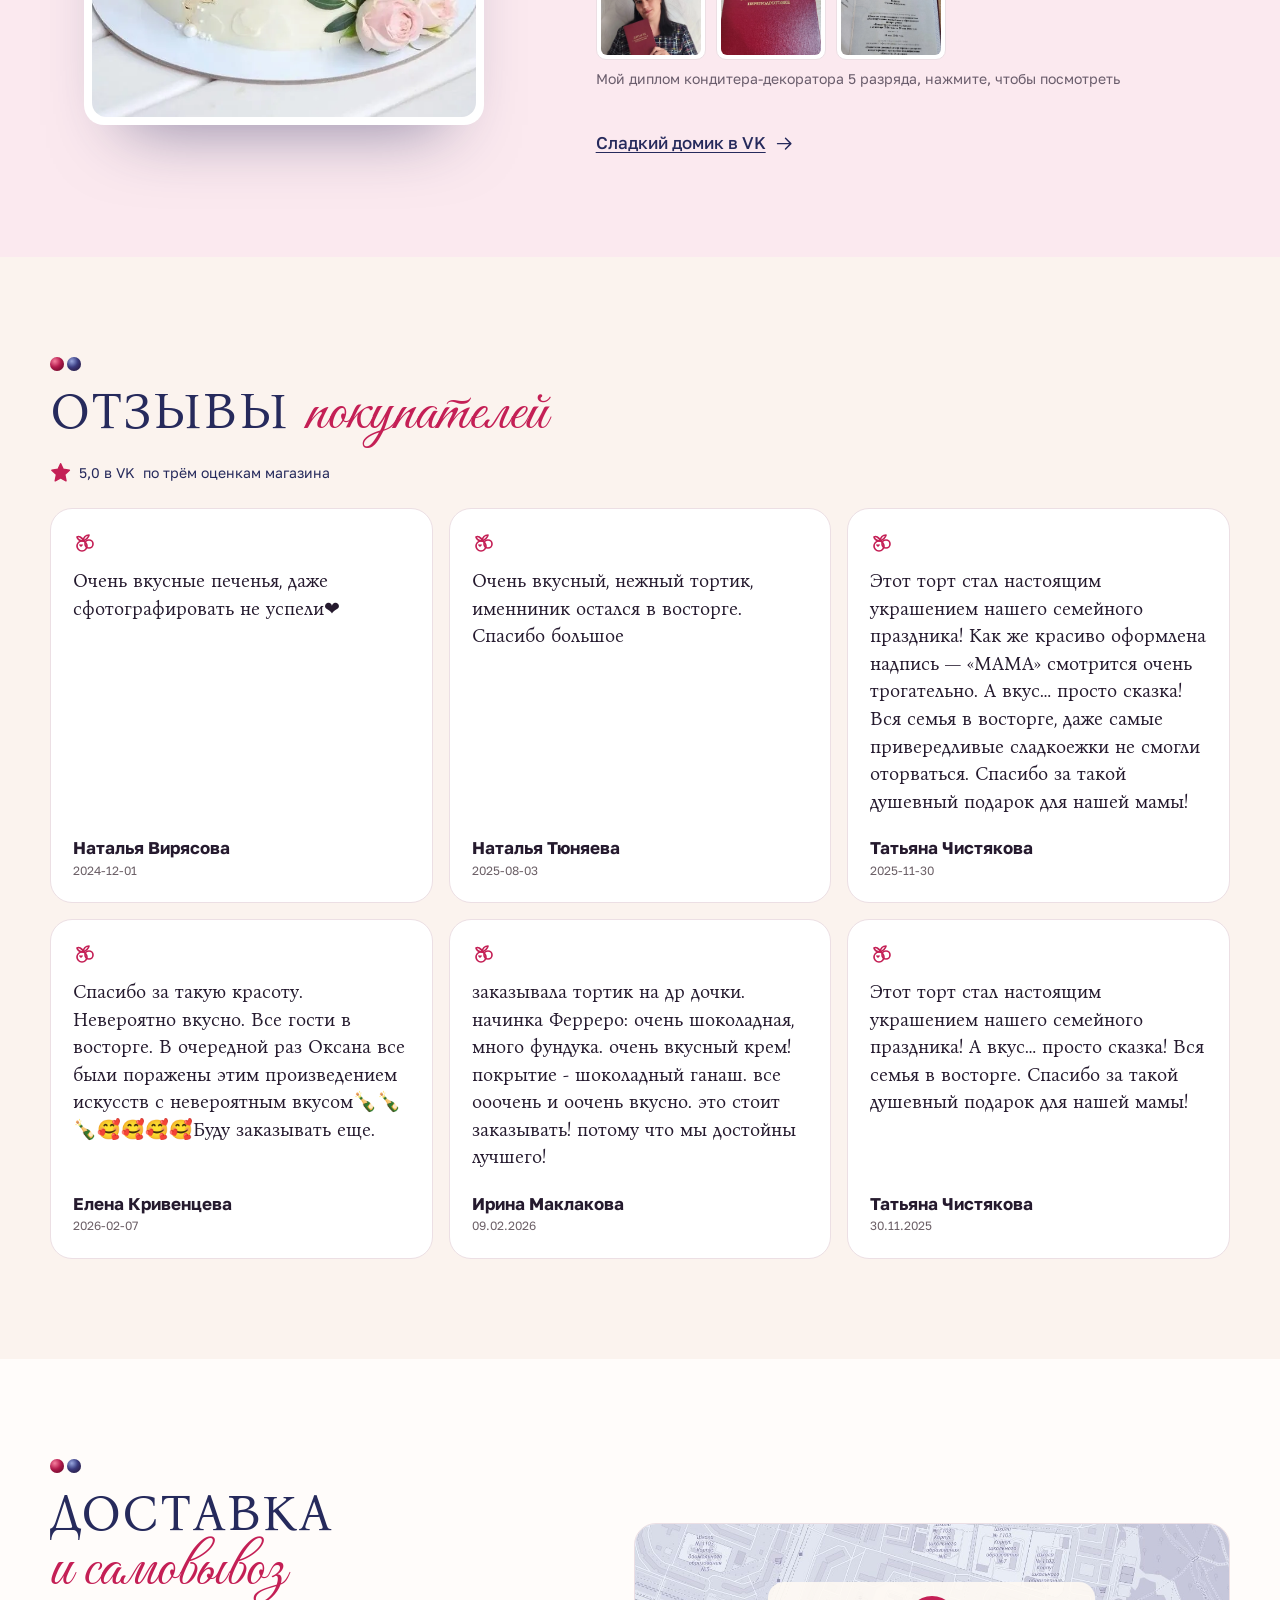
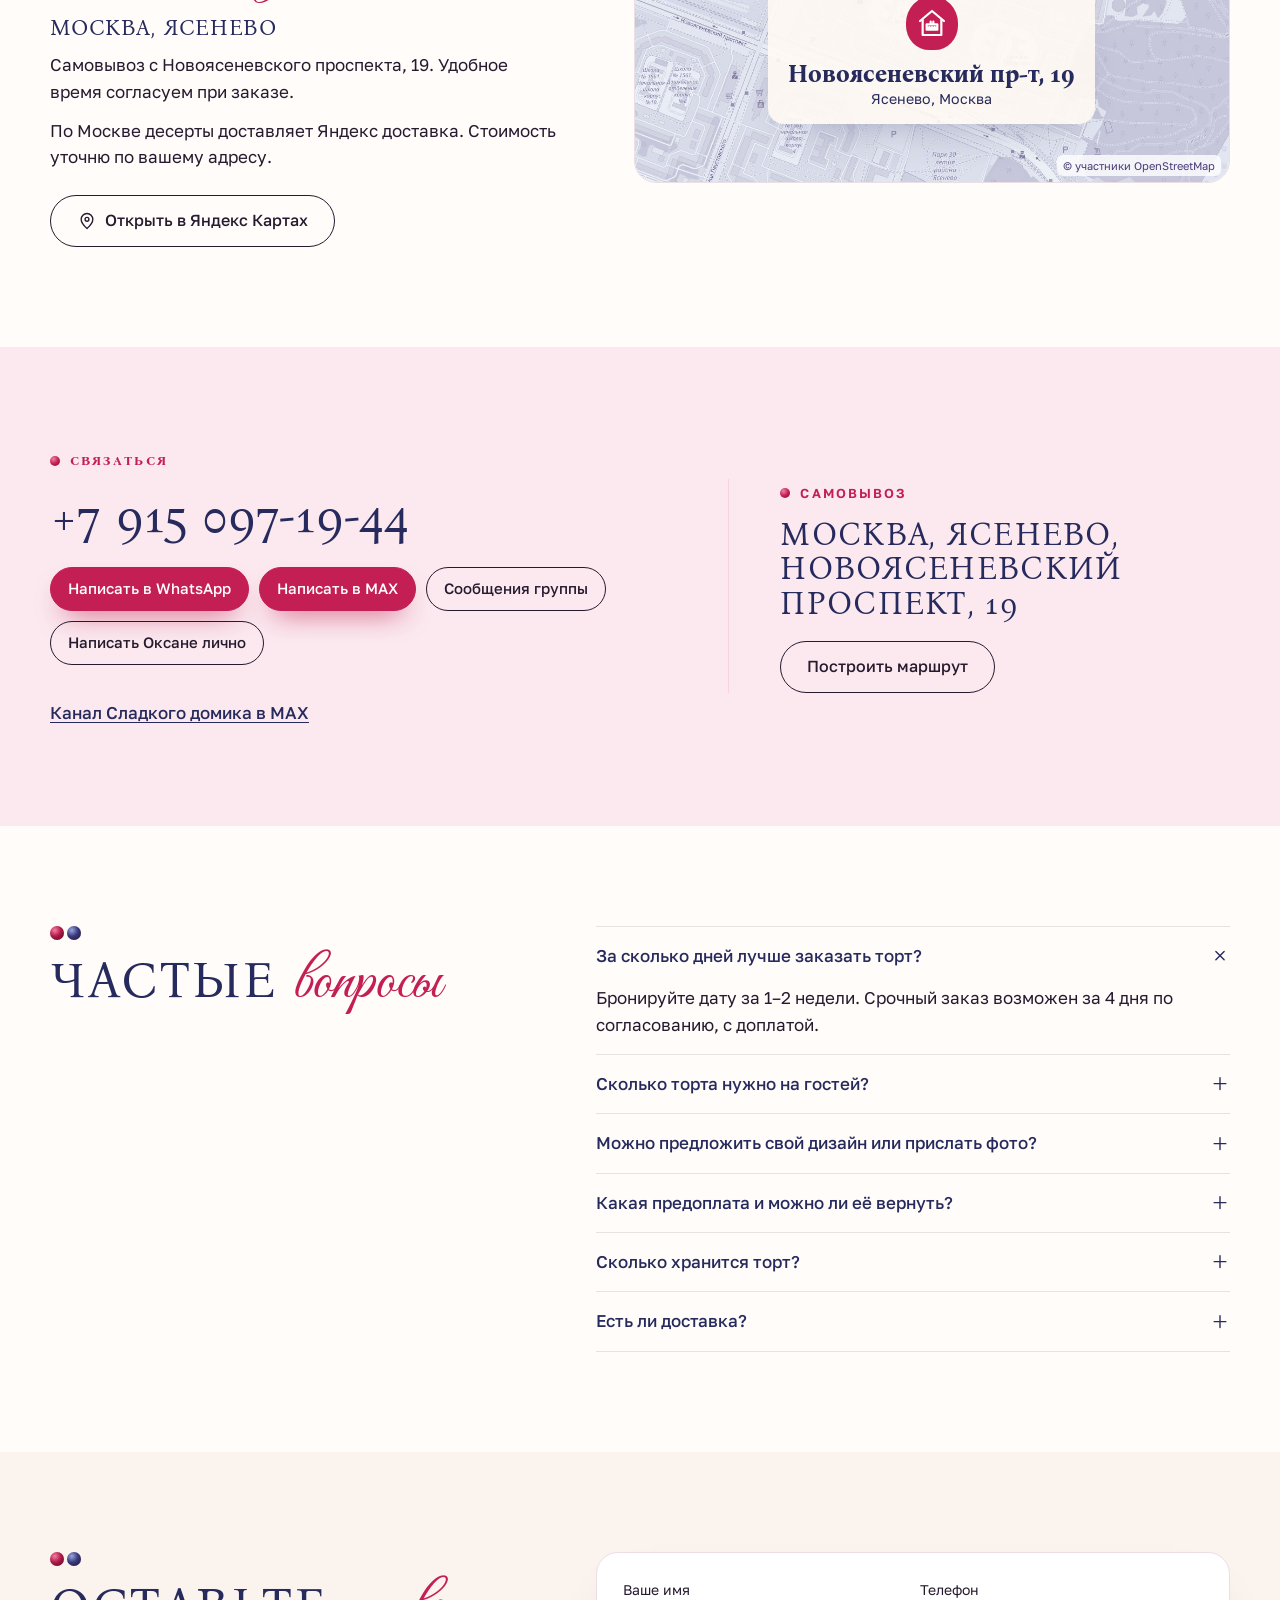
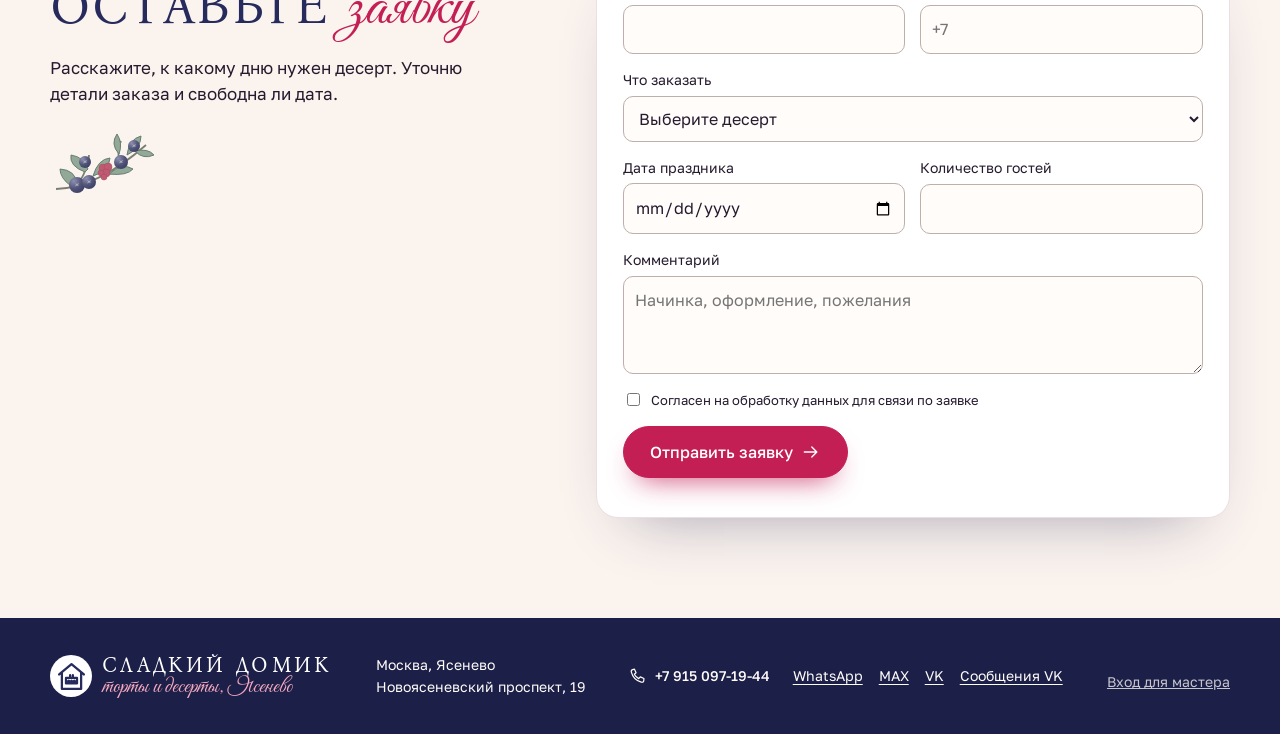
==== commit f73725a9: "Обновить заголовок и описание в шапке Сладкого домика" ====
--- a/index.html
+++ b/index.html
@@ -155,8 +155,8 @@
 <div class="wrap hero-grid">
 <div class="hero-copy">
 <p class="kicker">Торты и десерты на заказ · Ясенево</p>
-<h1>Торты с ягодной шапкой <span class="script">и десерты на заказ</span></h1>
-<p class="lead">Готовлю из натуральных продуктов под ваш праздник. Торты хранятся до 72 часов. Самовывоз с Новоясеневского проспекта, 19 или доставка по Москве.</p>
+<h1>Счастье состоит из мгновений… <span class="script">Давайте сделаем их немного слаще!</span></h1>
+<p class="lead">Торты и десерты ручной работы. Создаю с любовью, украшаю с душой, чтобы каждый ваш праздник стал чуточку слаще.</p>
 <div class="actions">
 <a href="#formats" class="btn">Выбрать торт <svg class="icon" aria-hidden="true">
 <use href="#i-arrow"/>
@@ -573,4 +573,4 @@
 </div>
 </dialog>
 </body>
-</html>+</html>
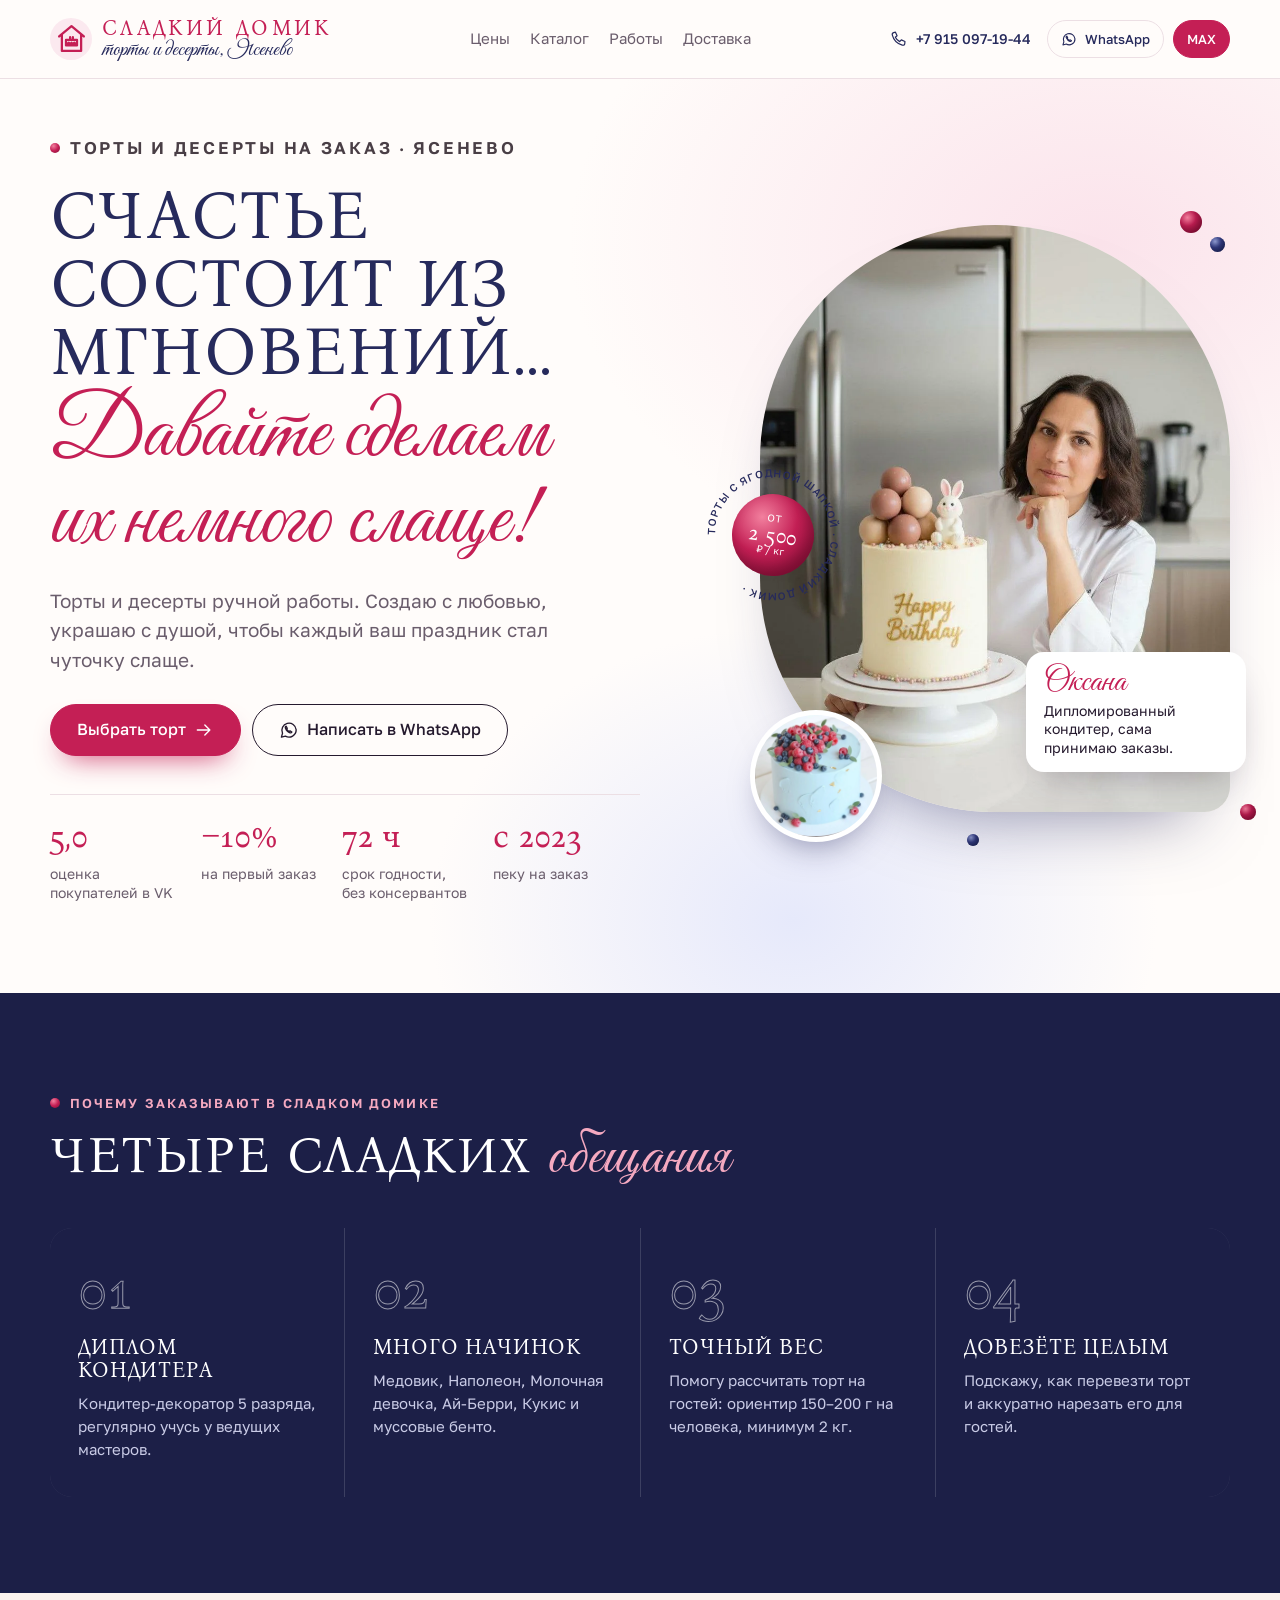
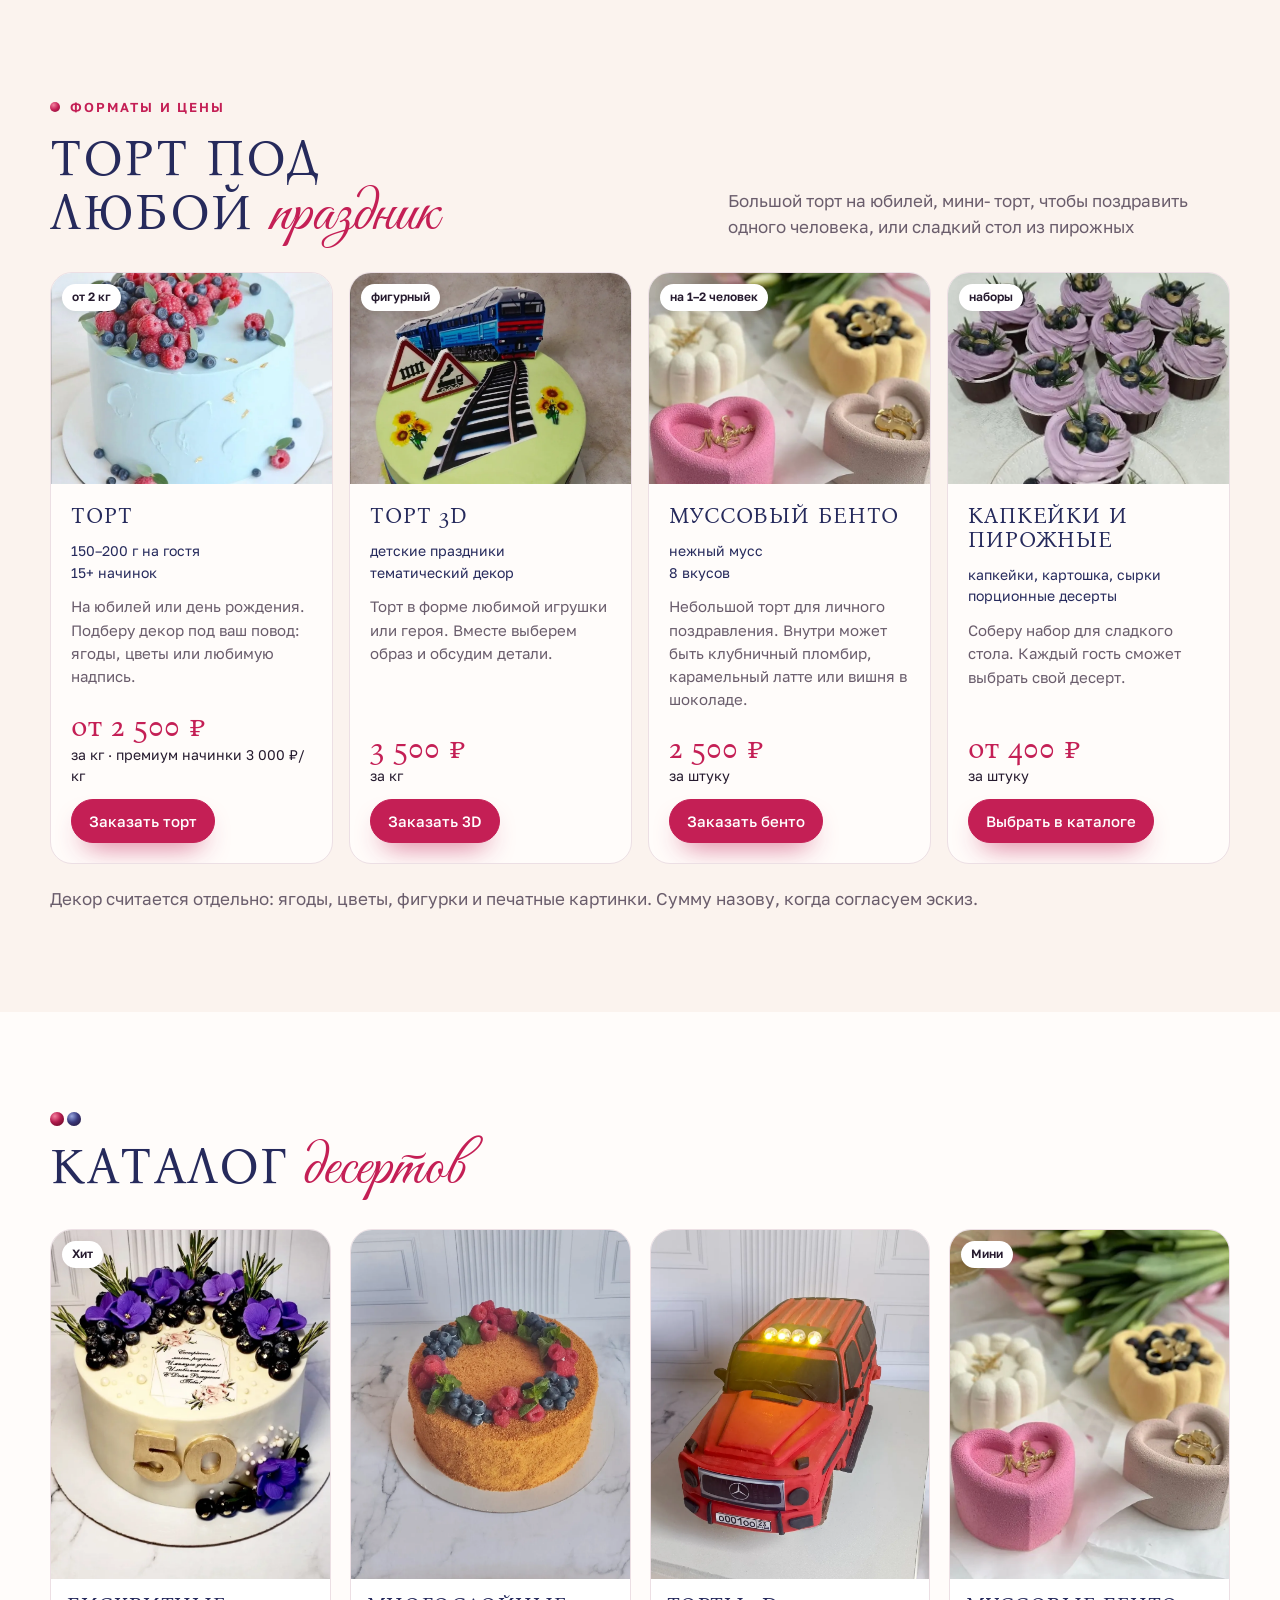
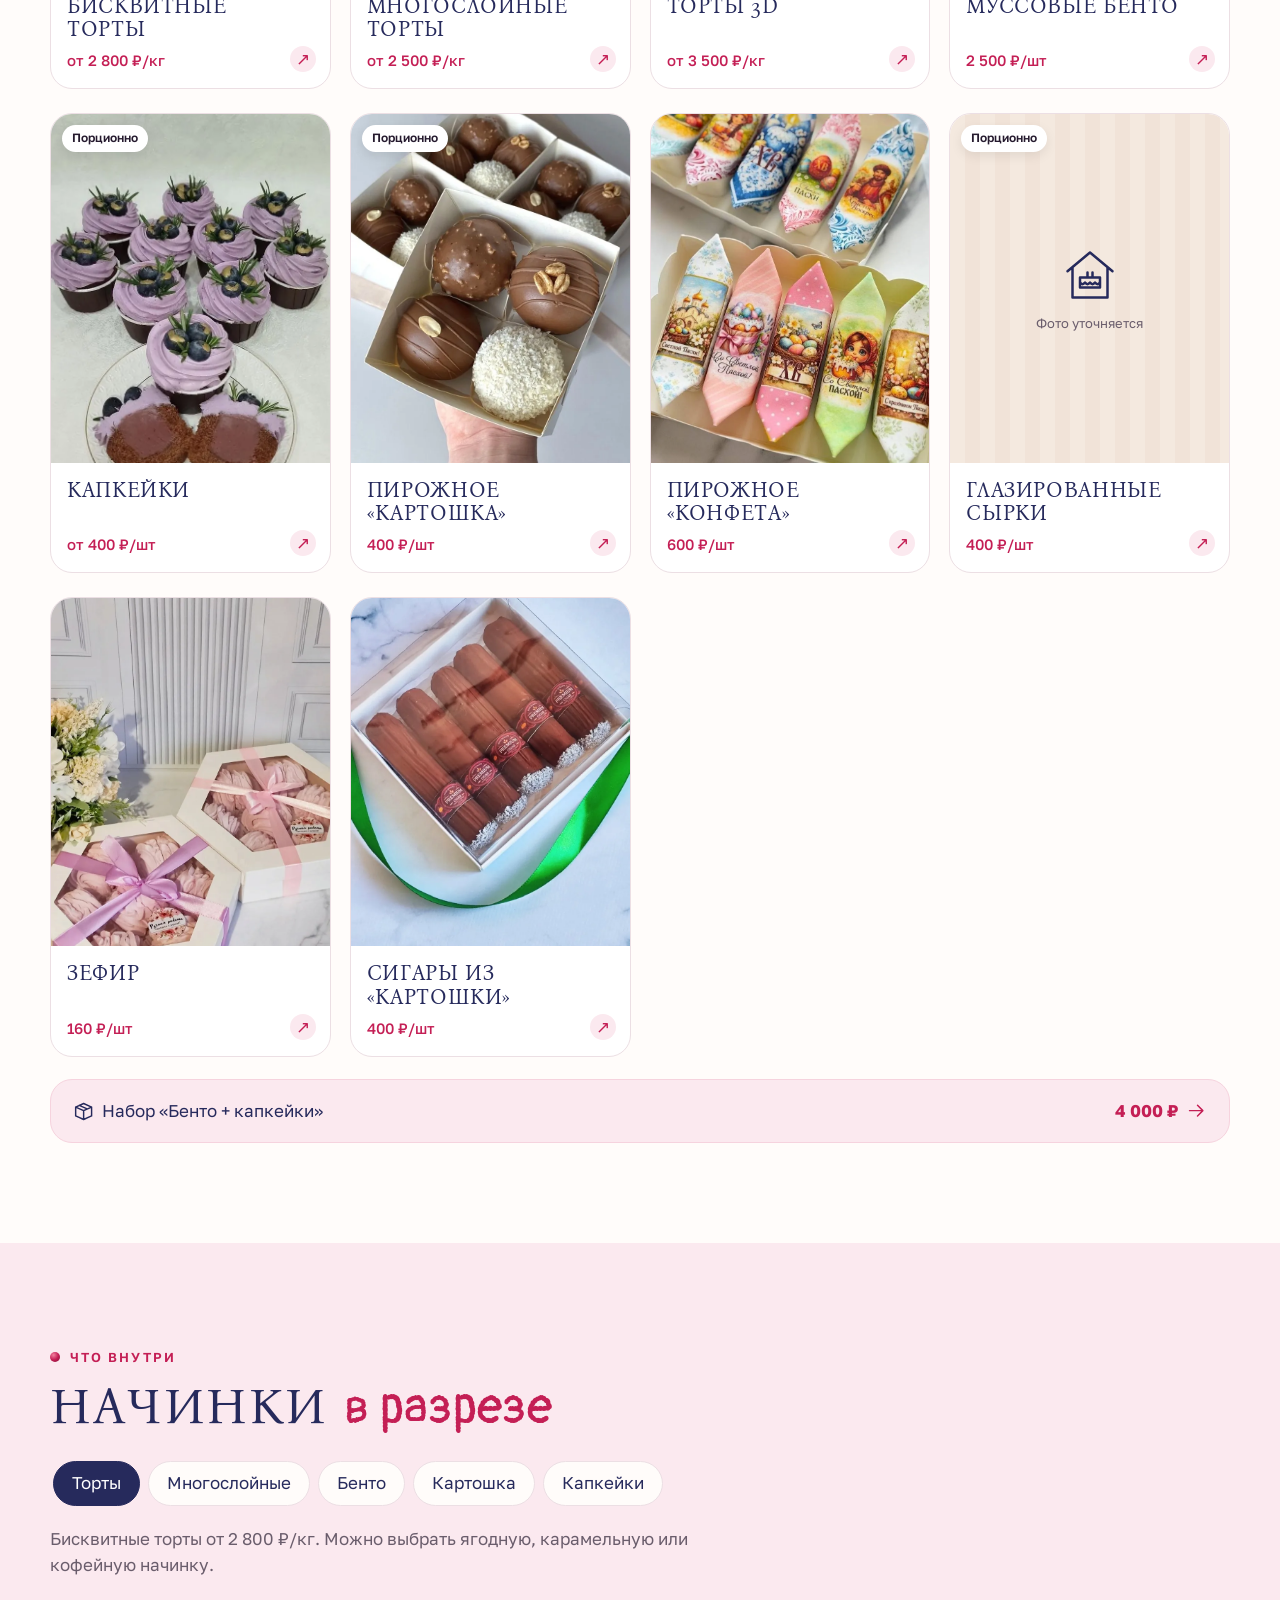
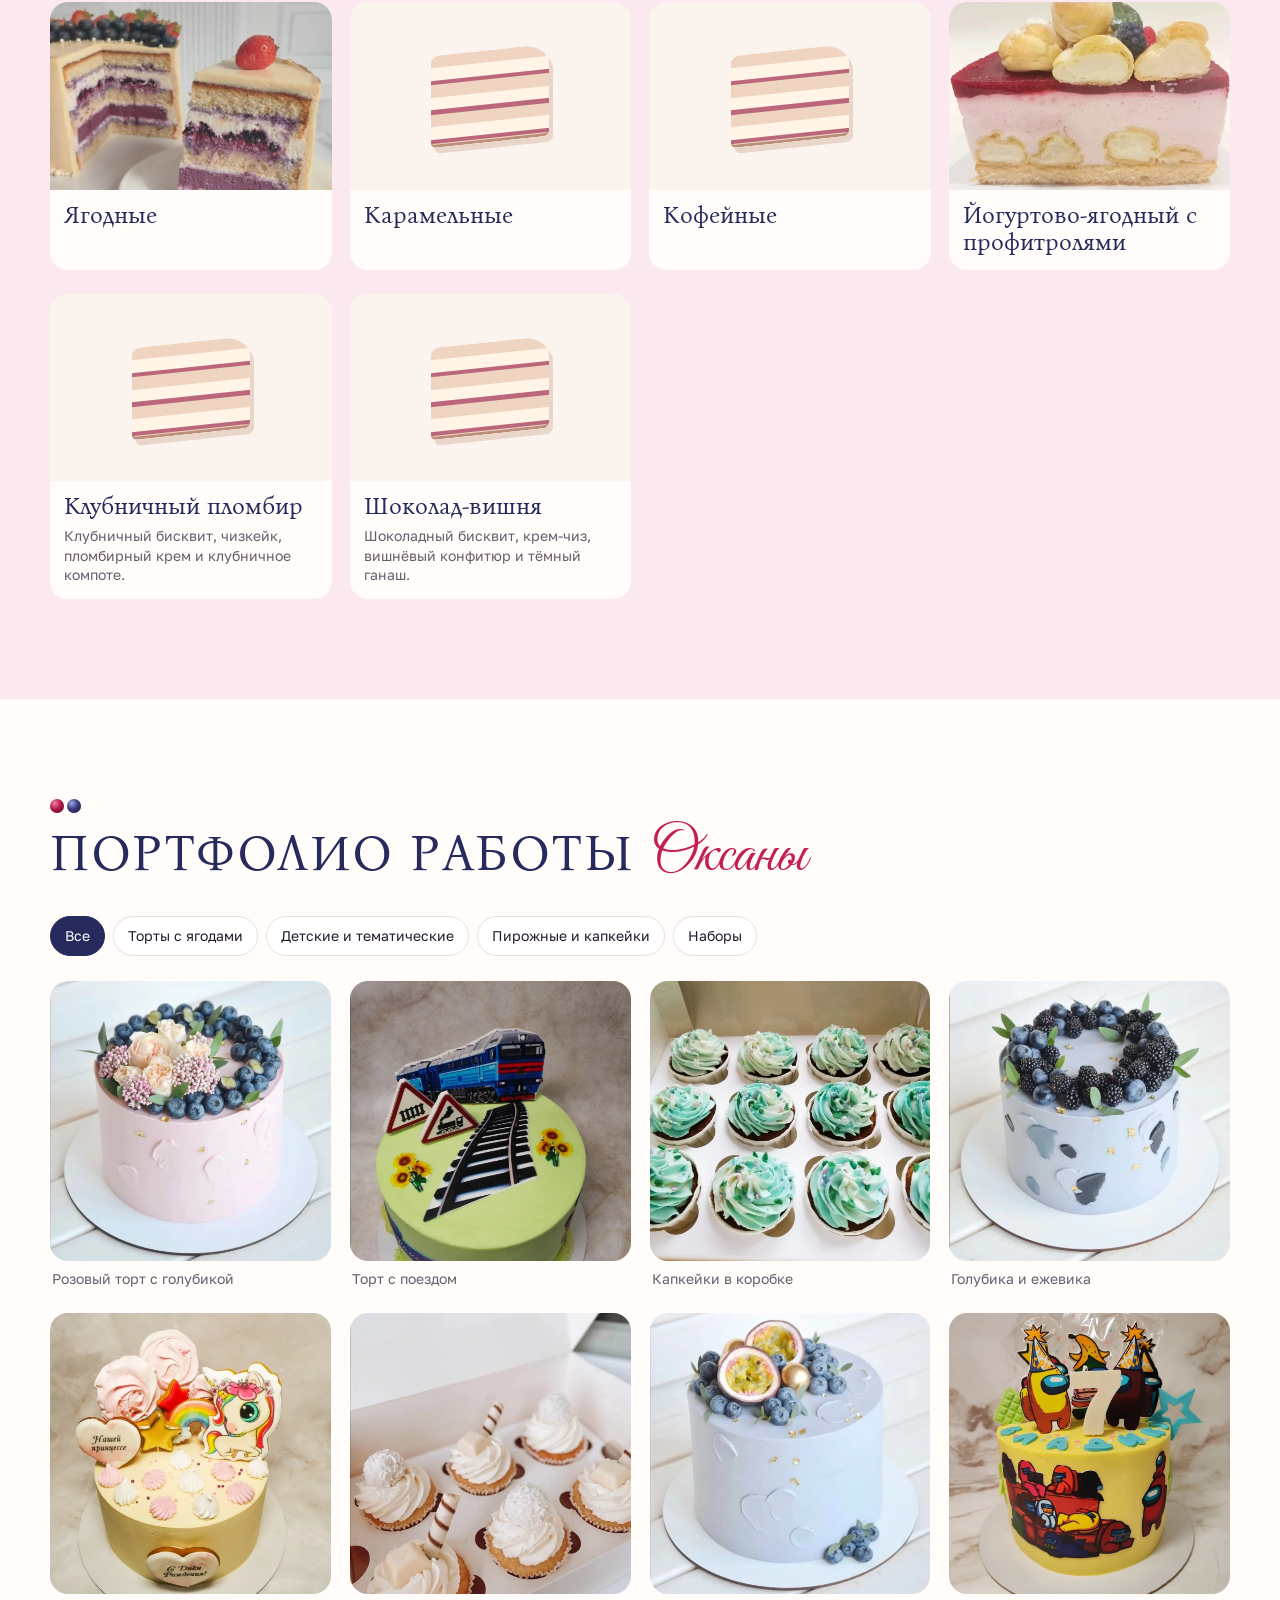
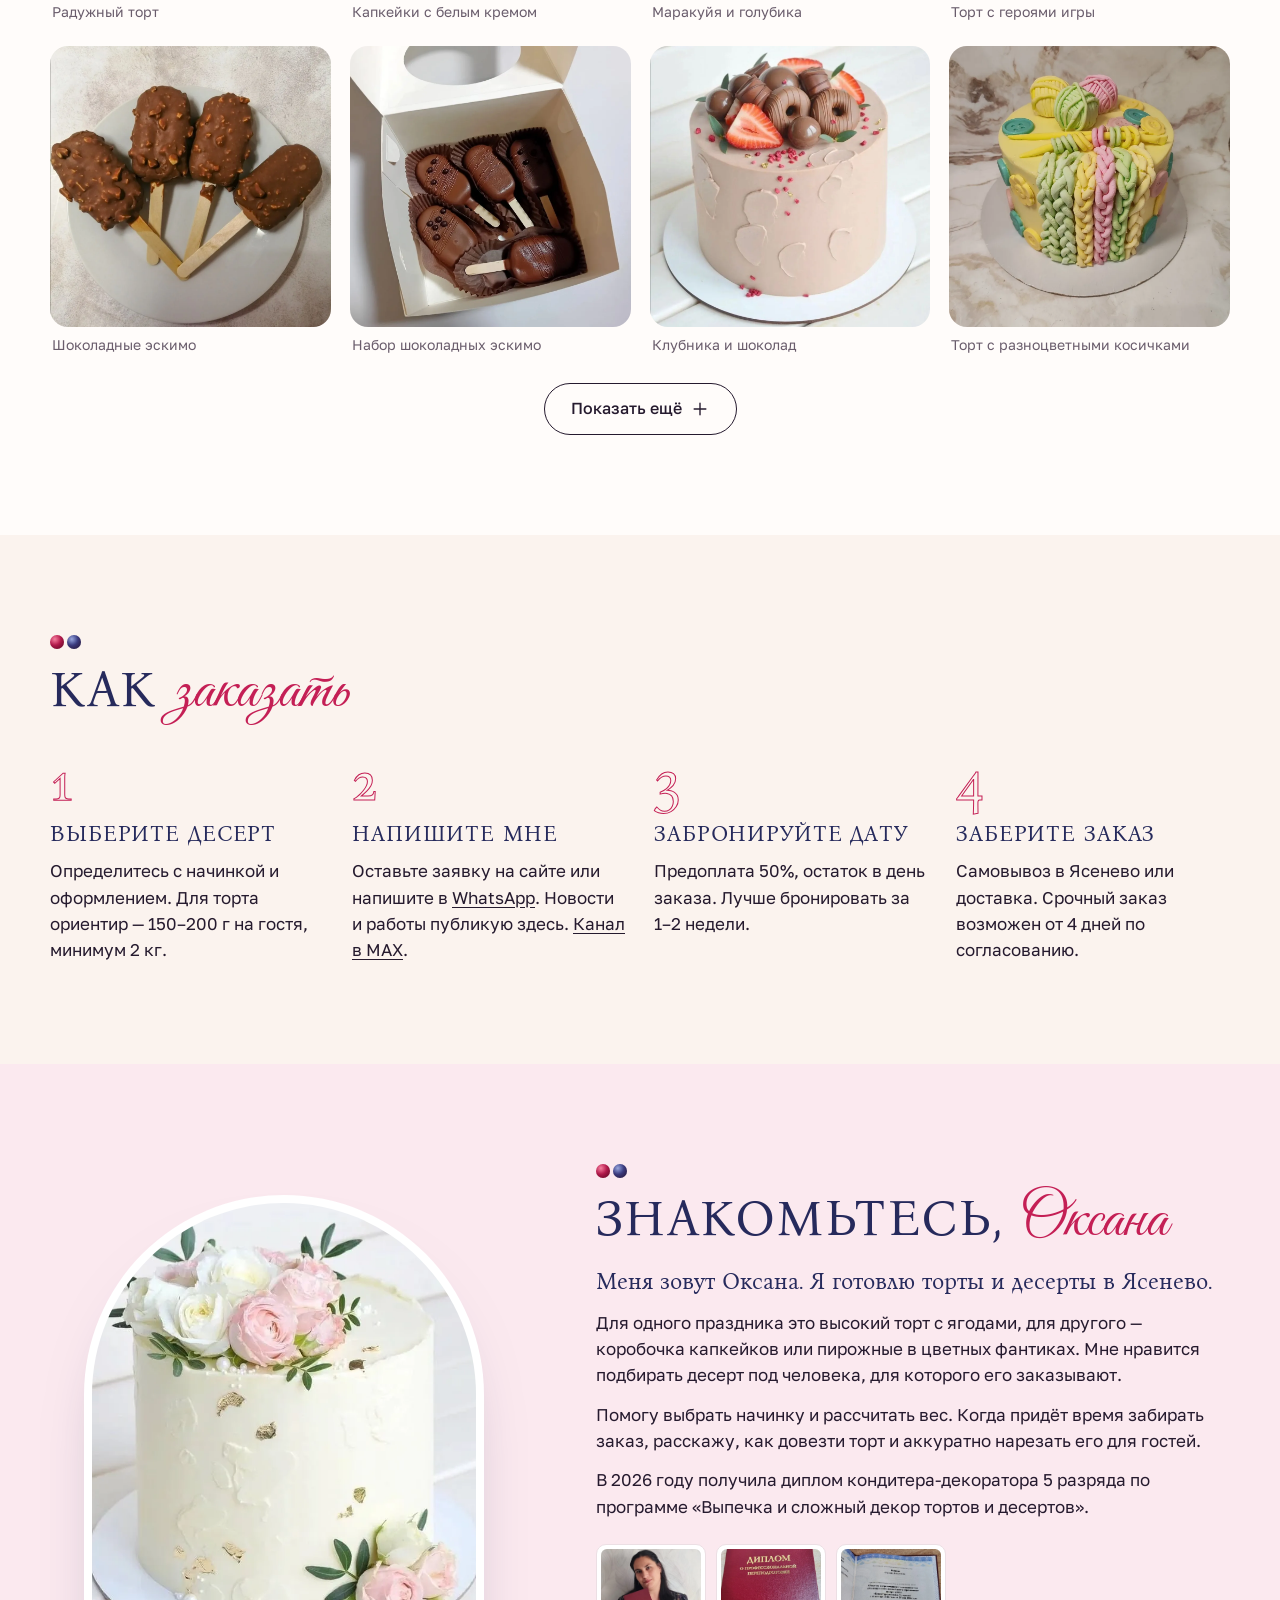
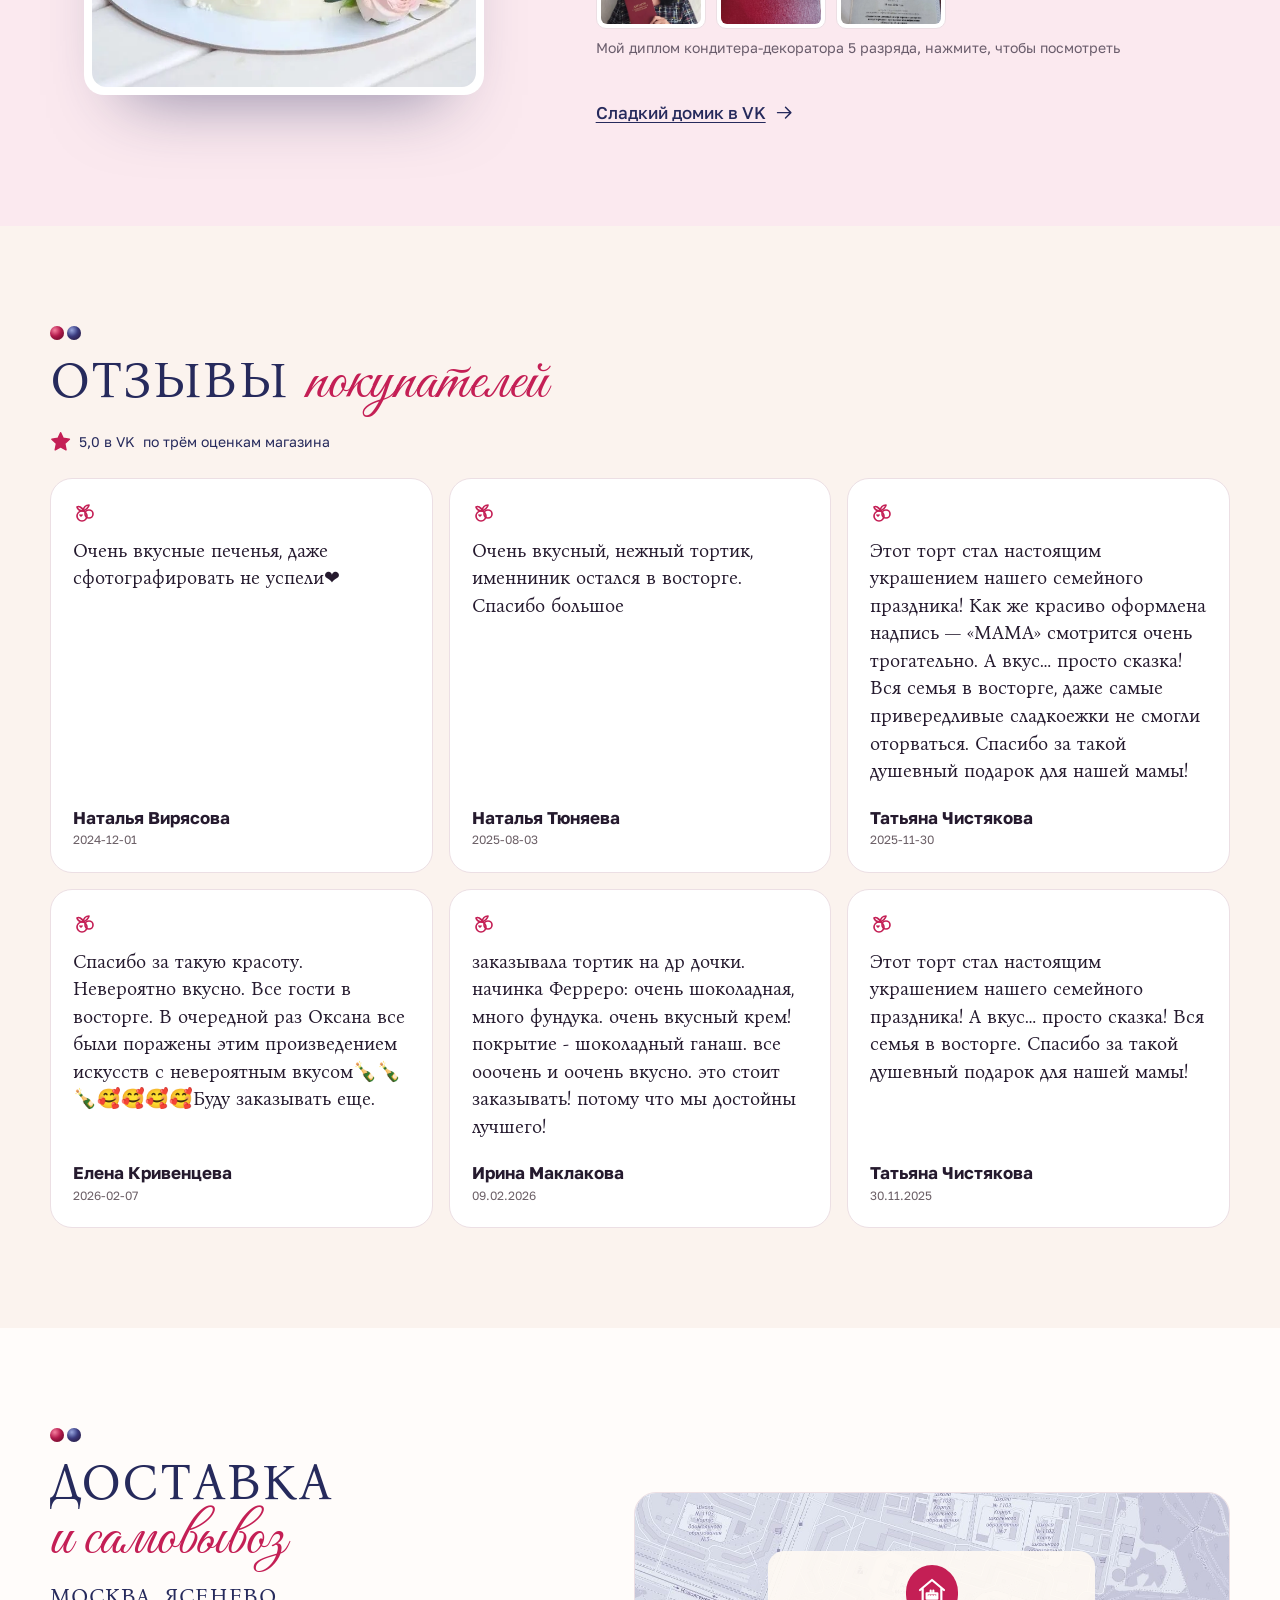
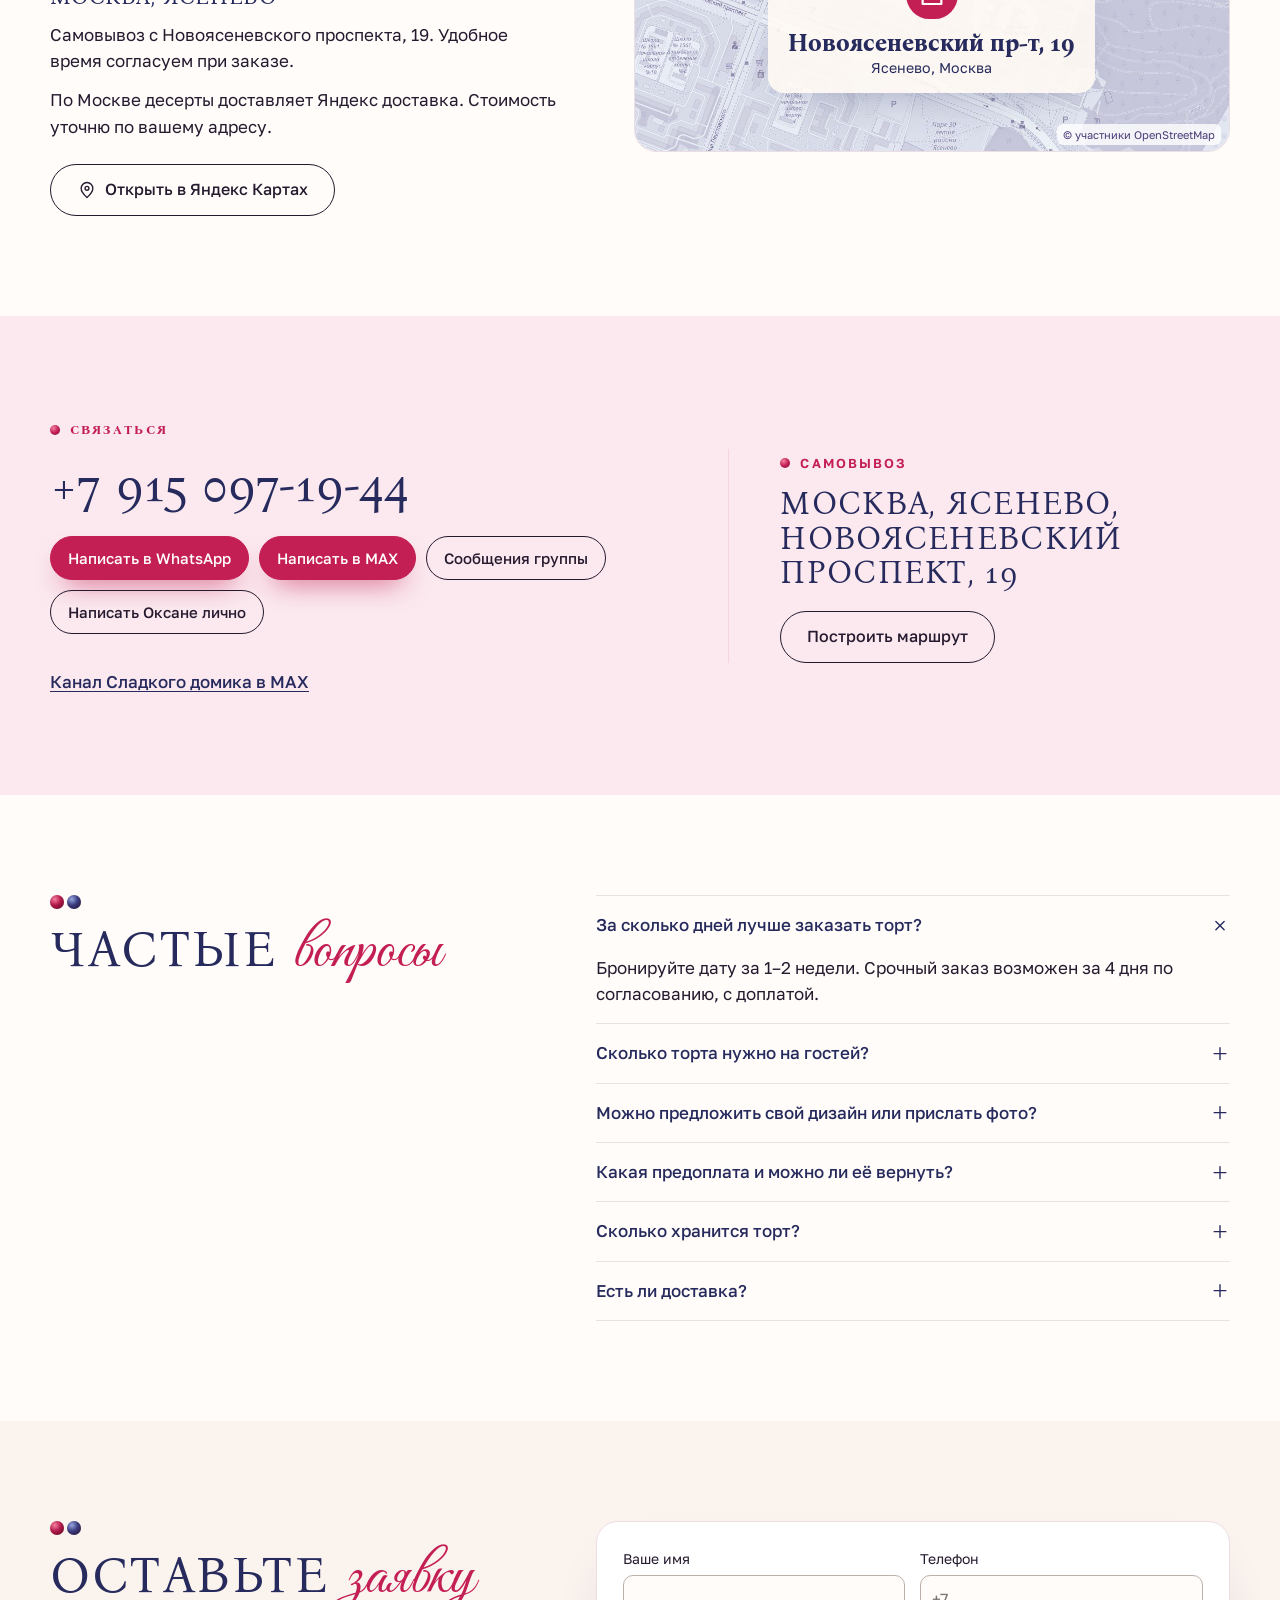
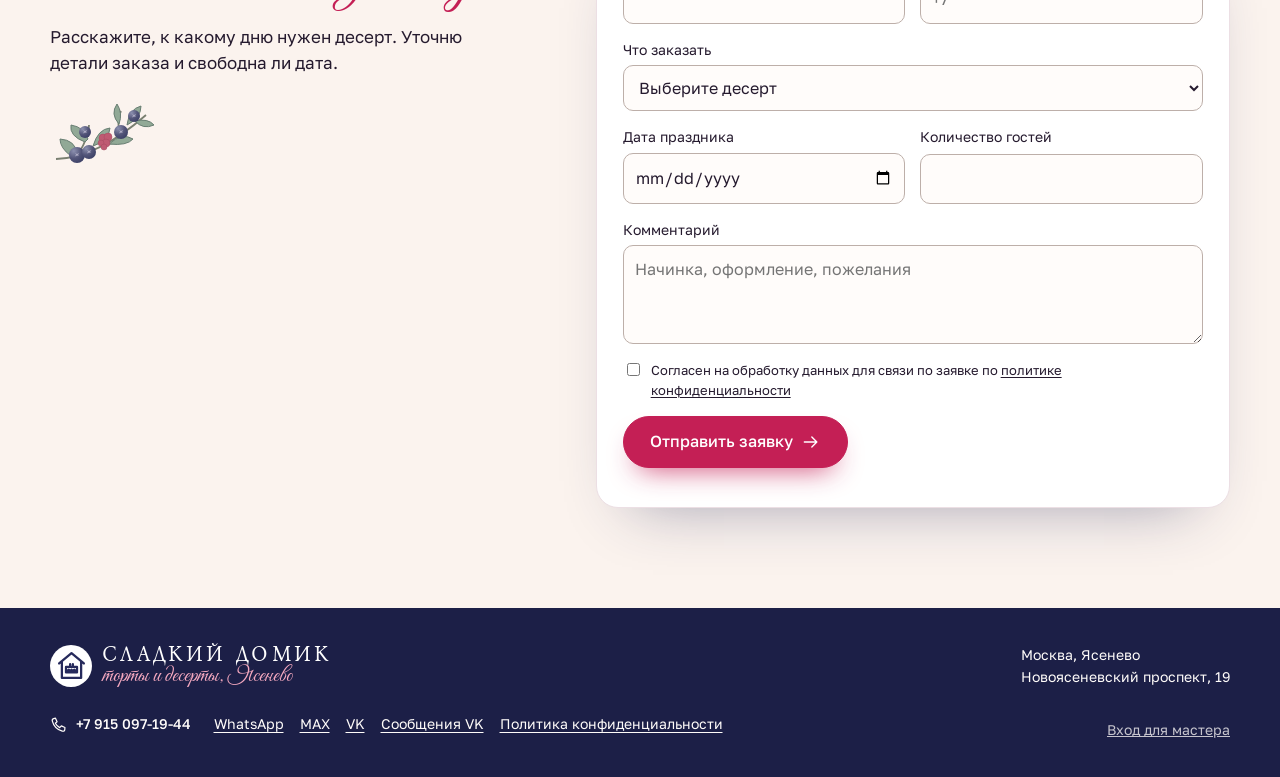
==== commit a108c0a0: "Запуск на домене torty-yasenevo.ru: CNAME, robots, sitemap, политика, favicon, без баннера макета Co" ====
--- a/index.html
+++ b/index.html
@@ -3,13 +3,19 @@
 <head>
 <meta charset="utf-8">
 <meta name="viewport" content="width=device-width, initial-scale=1">
-<meta name="robots" content="noindex, nofollow">
+<link rel="canonical" href="https://torty-yasenevo.ru/">
+<meta property="og:url" content="https://torty-yasenevo.ru/">
+<meta property="og:type" content="website">
+<meta property="og:title" content="Сладкий домик | Торты и десерты на заказ в Ясенево">
+<meta property="og:image" content="https://torty-yasenevo.ru/img/og.jpg">
+<link rel="icon" href="favicon.ico" sizes="any">
+<link rel="apple-touch-icon" href="img/favicon-180.png">
 <meta name="theme-color" content="#CFE0EE">
 <title>Сладкий домик | Торты и десерты на заказ в Ясенево</title>
 <meta name="description" content="Торты Оксаны с ягодами и кремовыми цветами. Выберите начинку, посмотрите форматы и цены и оставьте заявку. Москва, Ясенево.">
 <link rel="stylesheet" href="style.css?v=7">
 <script>document.write('<script src="data.js?v=5&t=' + Math.floor(Date.now() / 6e4) + '"><\/script>')</script>
-<script src="app.js?v=5" defer>
+<script src="app.js?v=6" defer>
 </script>
 <script src="master.js?v=5" defer>
 </script>
@@ -100,7 +106,6 @@
 </symbol>
 </defs>
 </svg>
-<div class="mockup">Демонстрационный макет сайта для «Сладкого домика»</div>
 <header>
 <div class="wrap head">
 <a href="#top" class="brand">
@@ -508,7 +513,7 @@
 </div>
 <input name="website" class="trap" tabindex="-1" autocomplete="off" aria-hidden="true" aria-label="Оставьте поле пустым">
 <label class="consent">
-<input type="checkbox" name="consent" required>Согласен на обработку данных для связи по заявке</label>
+<input type="checkbox" name="consent" required><span>Согласен на обработку данных для связи по заявке по <a href="privacy.html" target="_blank">политике конфиденциальности</a></span></label>
 <button class="btn" id="submit" type="submit">Отправить заявку <svg class="icon" aria-hidden="true">
 <use href="#i-arrow"/>
 </svg>
@@ -544,6 +549,7 @@
 <a href="https://max.ru/u/f9LHodD0cOJsC0oTp6cP0GGXwq1kKxejM_gnBfEqGsMKxpt3eNJAthwU0ho" class="" target="_blank" rel="noopener noreferrer">MAX</a>
 <a href="https://vk.ru/instadesertiko" class="" target="_blank" rel="noopener noreferrer">VK</a>
 <a href="https://vk.ru/im?sel=-223763661" class="" target="_blank" rel="noopener noreferrer">Сообщения VK</a>
+<a href="privacy.html">Политика конфиденциальности</a>
 </div>
 </div>
 </footer>
